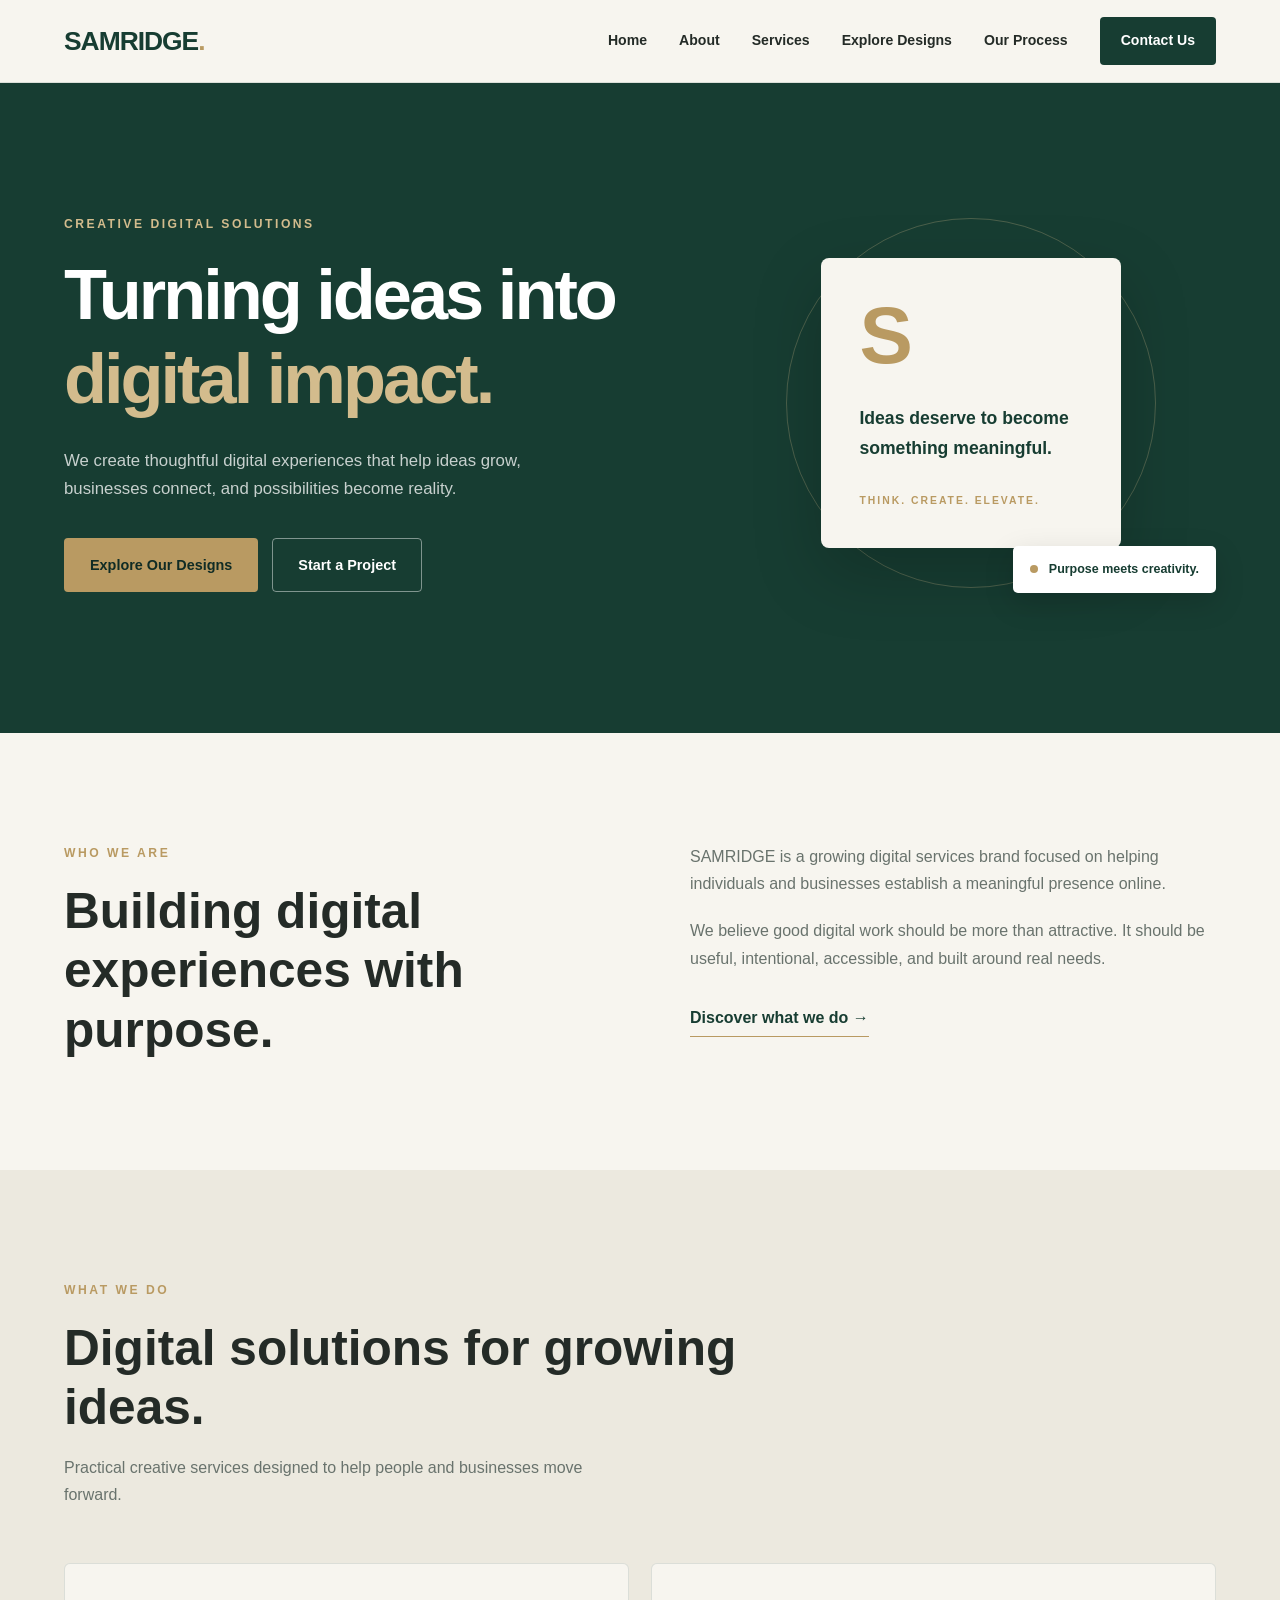
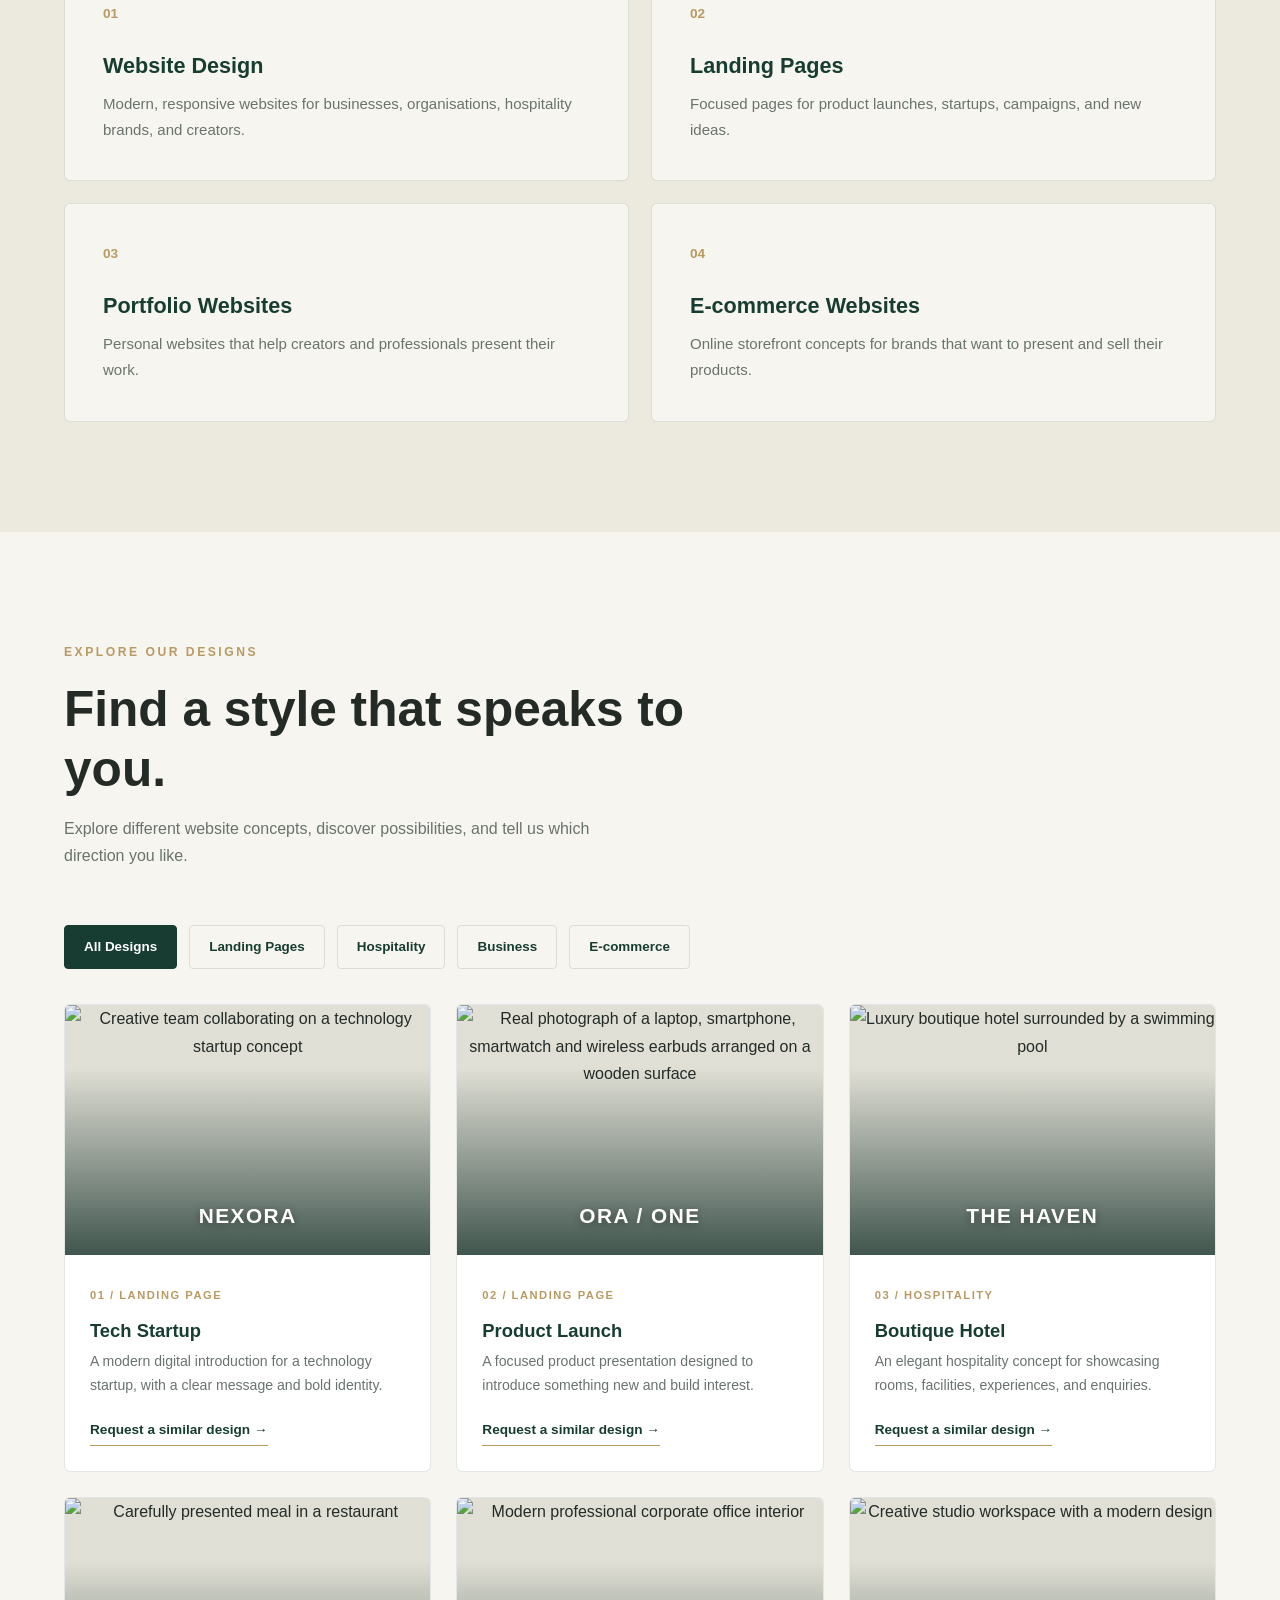
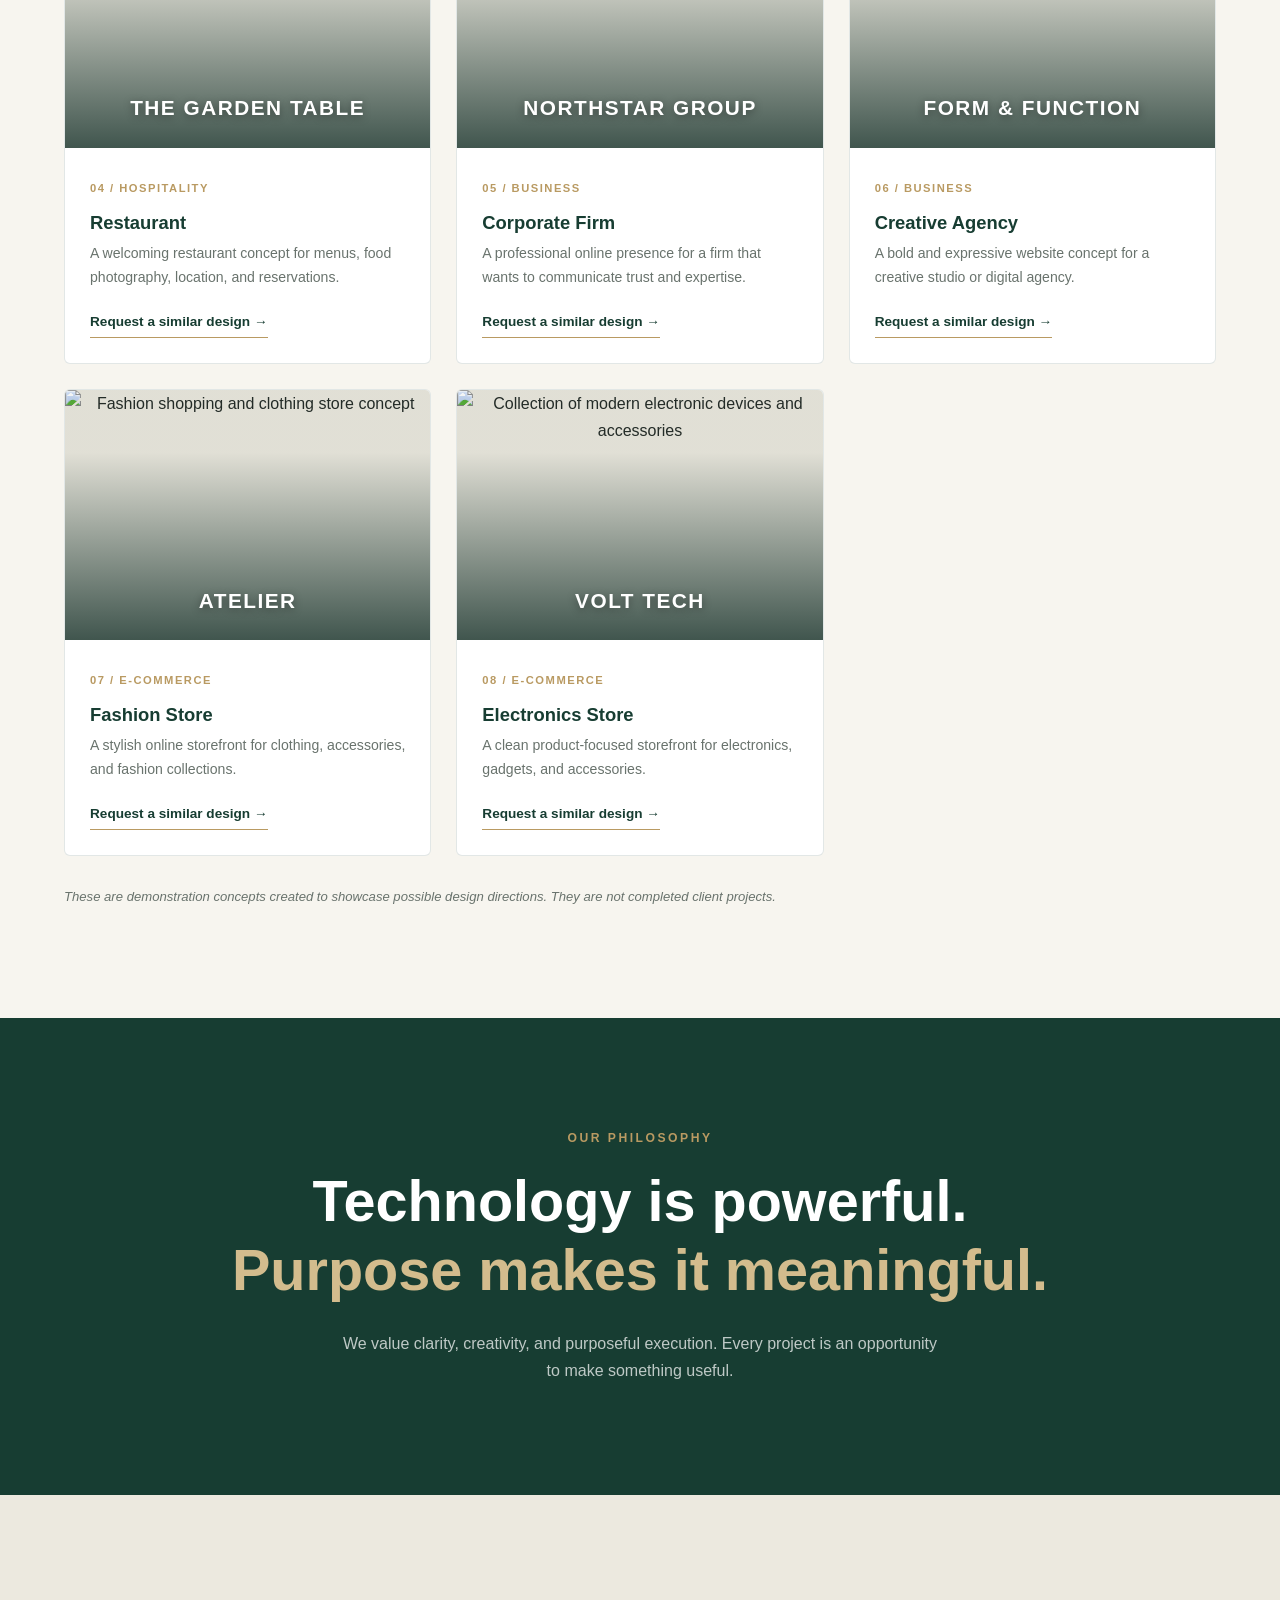
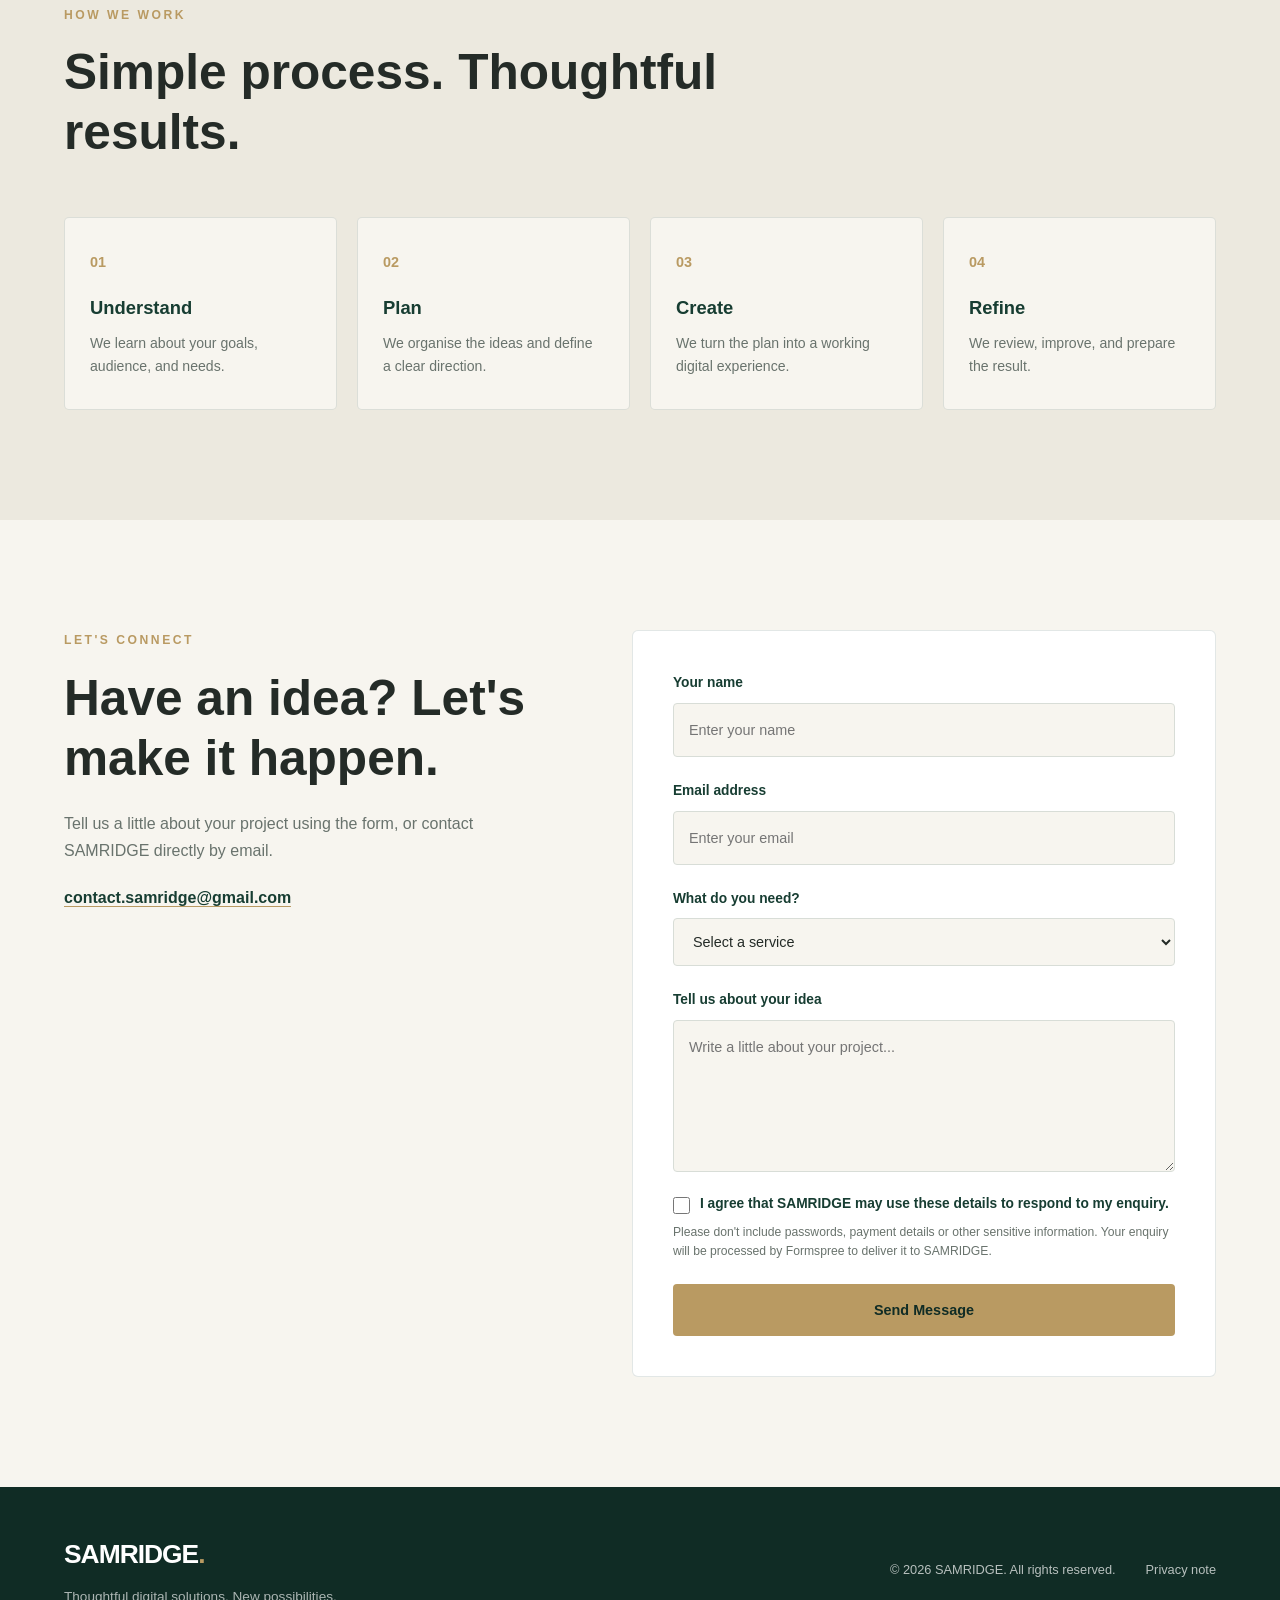
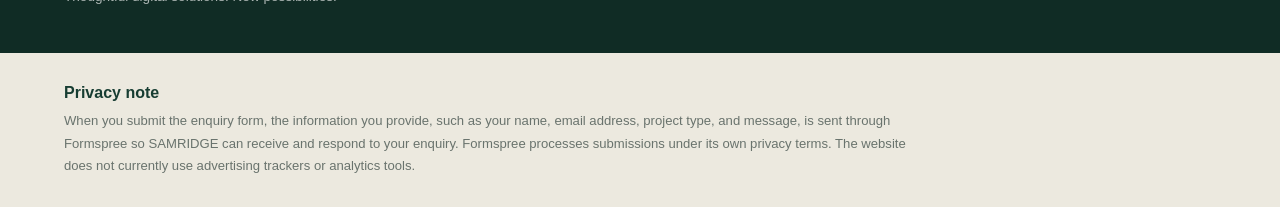
==== index.html @ 11c4a1fd "Update SAMRIDGE website design and portfolio" ====
<!DOCTYPE html>
<html lang="en">
<head>
    <meta charset="UTF-8">
    <meta name="viewport" content="width=device-width, initial-scale=1.0">
    <meta name="description" content="Explore SAMRIDGE, a growing digital services brand focused on thoughtful website design, landing pages, portfolios, and useful online experiences.">
    <meta name="robots" content="index, follow">
    <meta name="theme-color" content="#173D32">

    <meta property="og:type" content="website">
    <meta property="og:title" content="SAMRIDGE | Ideas Into Digital Impact">
    <meta property="og:description" content="Thoughtful digital experiences, purposeful design, and new possibilities.">
    <meta name="twitter:card" content="summary">
    <meta name="twitter:title" content="SAMRIDGE | Ideas Into Digital Impact">
    <meta name="twitter:description" content="Thoughtful digital experiences, purposeful design, and new possibilities.">

    <title>SAMRIDGE | Ideas Into Digital Impact</title>

    <link rel="stylesheet" href="style.css">
</head>

<body>

    <!-- HEADER -->
    <header class="header">
        <div class="container nav-container">

            <a href="#home" class="logo">SAMRIDGE<span>.</span></a>

            <button class="menu-toggle" id="menu-toggle" aria-label="Toggle navigation" aria-expanded="false">
                <span></span>
                <span></span>
                <span></span>
            </button>

            <nav class="nav-links" id="nav-links">
                <a href="#home">Home</a>
                <a href="#about">About</a>
                <a href="#services">Services</a>
                <a href="#projects">Explore Designs</a>
                <a href="#process">Our Process</a>
                <a href="#contact" class="nav-contact">Contact Us</a>
            </nav>

        </div>
    </header>


    <main>

        <!-- HERO -->
        <section class="hero" id="home">
            <div class="container hero-container">

                <div class="hero-content">

                    <p class="eyebrow">CREATIVE DIGITAL SOLUTIONS</p>

                    <h1>
                        Turning ideas into
                        <span>digital impact.</span>
                    </h1>

                    <p class="hero-description">
                        We create thoughtful digital experiences that help
                        ideas grow, businesses connect, and possibilities
                        become reality.
                    </p>

                    <div class="hero-buttons">
                        <a href="#projects" class="btn btn-primary">Explore Our Designs</a>
                        <a href="#contact" class="btn btn-outline">Start a Project</a>
                    </div>

                </div>

                <div class="hero-visual">
                    <div class="hero-circle circle-one"></div>
                    <div class="hero-circle circle-two"></div>

                    <div class="hero-card">
                        <div class="hero-card-symbol">S</div>
                        <p>Ideas deserve to become something meaningful.</p>
                        <span>THINK. CREATE. ELEVATE.</span>
                    </div>

                    <div class="floating-note">
                        <span class="note-dot"></span>
                        Purpose meets creativity.
                    </div>
                </div>

            </div>
        </section>


        <!-- ABOUT -->
        <section class="intro section-padding" id="about">
            <div class="container intro-grid">

                <div>
                    <p class="eyebrow">WHO WE ARE</p>
                    <h2>Building digital experiences with purpose.</h2>
                </div>

                <div class="intro-text">
                    <p>
                        SAMRIDGE is a growing digital services brand focused
                        on helping individuals and businesses establish
                        a meaningful presence online.
                    </p>

                    <p>
                        We believe good digital work should be more than
                        attractive. It should be useful, intentional,
                        accessible, and built around real needs.
                    </p>

                    <a href="#services" class="text-link">Discover what we do →</a>
                </div>

            </div>
        </section>


        <!-- SERVICES -->
        <section class="services section-padding" id="services">
            <div class="container">

                <div class="section-heading">
                    <p class="eyebrow">WHAT WE DO</p>
                    <h2>Digital solutions for growing ideas.</h2>
                    <p>
                        Practical creative services designed to help
                        people and businesses move forward.
                    </p>
                </div>

                <div class="services-grid">

                    <article class="service-card">
                        <span class="service-number">01</span>
                        <h3>Website Design</h3>
                        <p>
                            Modern, responsive websites for businesses,
                            organisations, hospitality brands, and creators.
                        </p>
                    </article>

                    <article class="service-card">
                        <span class="service-number">02</span>
                        <h3>Landing Pages</h3>
                        <p>
                            Focused pages for product launches, startups,
                            campaigns, and new ideas.
                        </p>
                    </article>

                    <article class="service-card">
                        <span class="service-number">03</span>
                        <h3>Portfolio Websites</h3>
                        <p>
                            Personal websites that help creators and
                            professionals present their work.
                        </p>
                    </article>

                    <article class="service-card">
                        <span class="service-number">04</span>
                        <h3>E-commerce Websites</h3>
                        <p>
                            Online storefront concepts for brands that
                            want to present and sell their products.
                        </p>
                    </article>

                </div>
            </div>
        </section>


        <!-- PROJECTS / DESIGN SHOWCASE -->
        <section class="projects section-padding" id="projects">
            <div class="container">

                <div class="section-heading">
                    <p class="eyebrow">EXPLORE OUR DESIGNS</p>
                    <h2>Find a style that speaks to you.</h2>
                    <p>
                        Explore different website concepts, discover
                        possibilities, and tell us which direction you like.
                    </p>
                </div>

                <!-- CATEGORY FILTERS -->
                <div class="project-filters" aria-label="Filter design concepts">

                    <button type="button" class="filter-btn active" data-filter="all">
                        All Designs
                    </button>

                    <button type="button" class="filter-btn" data-filter="landing">
                        Landing Pages
                    </button>

                    <button type="button" class="filter-btn" data-filter="hospitality">
                        Hospitality
                    </button>

                    <button type="button" class="filter-btn" data-filter="business">
                        Business
                    </button>

                    <button type="button" class="filter-btn" data-filter="ecommerce">
                        E-commerce
                    </button>

                </div>


                <div class="projects-grid">

                    <!-- LANDING PAGE 1 -->
                    <article class="project-card" data-category="landing">

                        <div class="project-visual">
                            <img
                                src="https://images.unsplash.com/photo-1521737711867-e3b97375f902?auto=format&fit=crop&w=1000&q=85"
                                alt="Creative team collaborating on a technology startup concept"
                                loading="lazy"
                                decoding="async"
                            >
                            <span class="project-image-label">NEXORA</span>
                        </div>

                        <div class="project-info">
                            <span>01 / LANDING PAGE</span>
                            <h3>Tech Startup</h3>
                            <p>
                                A modern digital introduction for a technology
                                startup, with a clear message and bold identity.
                            </p>
                            <a href="#contact" class="project-request" data-design="Tech Startup">
                                Request a similar design →
                            </a>
                        </div>

                    </article>


                    <!-- LANDING PAGE 2 -->
                    <article class="project-card" data-category="landing">

                        <div class="project-visual">
                            <img
                                src="https://images.pexels.com/photos/16247545/pexels-photo-16247545/free-photo-of-laptop-smartphone-watch-and-earphones.jpeg?auto=compress&dpr=1&h=750&w=1260"
                                alt="Real photograph of a laptop, smartphone, smartwatch and wireless earbuds arranged on a wooden surface"
                                loading="lazy"
                                decoding="async"
                            >
                            <span class="project-image-label">ORA / ONE</span>
                        </div>

                        <div class="project-info">
                            <span>02 / LANDING PAGE</span>
                            <h3>Product Launch</h3>
                            <p>
                                A focused product presentation designed to
                                introduce something new and build interest.
                            </p>
                            <a href="#contact" class="project-request" data-design="Product Launch">
                                Request a similar design →
                            </a>
                        </div>

                    </article>


                    <!-- HOSPITALITY 1 -->
                    <article class="project-card" data-category="hospitality">

                        <div class="project-visual">
                            <img
                                src="https://images.unsplash.com/photo-1566073771259-6a8506099945?auto=format&fit=crop&w=1000&q=85"
                                alt="Luxury boutique hotel surrounded by a swimming pool"
                                loading="lazy"
                                decoding="async"
                            >
                            <span class="project-image-label">THE HAVEN</span>
                        </div>

                        <div class="project-info">
                            <span>03 / HOSPITALITY</span>
                            <h3>Boutique Hotel</h3>
                            <p>
                                An elegant hospitality concept for showcasing
                                rooms, facilities, experiences, and enquiries.
                            </p>
                            <a href="#contact" class="project-request" data-design="Boutique Hotel">
                                Request a similar design →
                            </a>
                        </div>

                    </article>


                    <!-- HOSPITALITY 2 -->
                    <article class="project-card" data-category="hospitality">

                        <div class="project-visual">
                            <img
                                src="https://images.unsplash.com/photo-1414235077428-338989a2e8c0?auto=format&fit=crop&w=1000&q=85"
                                alt="Carefully presented meal in a restaurant"
                                loading="lazy"
                                decoding="async"
                            >
                            <span class="project-image-label">THE GARDEN TABLE</span>
                        </div>

                        <div class="project-info">
                            <span>04 / HOSPITALITY</span>
                            <h3>Restaurant</h3>
                            <p>
                                A welcoming restaurant concept for menus,
                                food photography, location, and reservations.
                            </p>
                            <a href="#contact" class="project-request" data-design="Restaurant Website">
                                Request a similar design →
                            </a>
                        </div>

                    </article>


                    <!-- BUSINESS 1 -->
                    <article class="project-card" data-category="business">

                        <div class="project-visual">
                            <img
                                src="https://images.unsplash.com/photo-1497366754035-f200968a6e72?auto=format&fit=crop&w=1000&q=85"
                                alt="Modern professional corporate office interior"
                                loading="lazy"
                                decoding="async"
                            >
                            <span class="project-image-label">NORTHSTAR GROUP</span>
                        </div>

                        <div class="project-info">
                            <span>05 / BUSINESS</span>
                            <h3>Corporate Firm</h3>
                            <p>
                                A professional online presence for a firm
                                that wants to communicate trust and expertise.
                            </p>
                            <a href="#contact" class="project-request" data-design="Corporate Firm">
                                Request a similar design →
                            </a>
                        </div>

                    </article>


                    <!-- BUSINESS 2 -->
                    <article class="project-card" data-category="business">

                        <div class="project-visual">
                            <img
                                src="https://images.unsplash.com/photo-1497366811353-6870744d04b2?auto=format&fit=crop&w=1000&q=85"
                                alt="Creative studio workspace with a modern design"
                                loading="lazy"
                                decoding="async"
                            >
                            <span class="project-image-label">FORM & FUNCTION</span>
                        </div>

                        <div class="project-info">
                            <span>06 / BUSINESS</span>
                            <h3>Creative Agency</h3>
                            <p>
                                A bold and expressive website concept for
                                a creative studio or digital agency.
                            </p>
                            <a href="#contact" class="project-request" data-design="Creative Agency">
                                Request a similar design →
                            </a>
                        </div>

                    </article>


                    <!-- E-COMMERCE 1 -->
                    <article class="project-card" data-category="ecommerce">

                        <div class="project-visual">
                            <img
                                src="https://images.unsplash.com/photo-1483985988355-763728e1935b?auto=format&fit=crop&w=1000&q=85"
                                alt="Fashion shopping and clothing store concept"
                                loading="lazy"
                                decoding="async"
                            >
                            <span class="project-image-label">ATELIER</span>
                        </div>

                        <div class="project-info">
                            <span>07 / E-COMMERCE</span>
                            <h3>Fashion Store</h3>
                            <p>
                                A stylish online storefront for clothing,
                                accessories, and fashion collections.
                            </p>
                            <a href="#contact" class="project-request" data-design="Fashion Store">
                                Request a similar design →
                            </a>
                        </div>

                    </article>


                    <!-- E-COMMERCE 2 -->
                    <article class="project-card" data-category="ecommerce">

                        <div class="project-visual">
                            <img
                                src="https://images.unsplash.com/photo-1498049794561-7780e7231661?auto=format&fit=crop&w=1000&q=85"
                                alt="Collection of modern electronic devices and accessories"
                                loading="lazy"
                                decoding="async"
                            >
                            <span class="project-image-label">VOLT TECH</span>
                        </div>

                        <div class="project-info">
                            <span>08 / E-COMMERCE</span>
                            <h3>Electronics Store</h3>
                            <p>
                                A clean product-focused storefront for
                                electronics, gadgets, and accessories.
                            </p>
                            <a href="#contact" class="project-request" data-design="Electronics Store">
                                Request a similar design →
                            </a>
                        </div>

                    </article>

                </div>

                <p class="projects-note">
                    These are demonstration concepts created to showcase
                    possible design directions. They are not completed
                    client projects.
                </p>

            </div>
        </section>


        <!-- PHILOSOPHY -->
        <section class="philosophy section-padding">
            <div class="container philosophy-content">

                <p class="eyebrow">OUR PHILOSOPHY</p>

                <h2>
                    Technology is powerful.
                    <span>Purpose makes it meaningful.</span>
                </h2>

                <p>
                    We value clarity, creativity, and purposeful execution.
                    Every project is an opportunity to make something useful.
                </p>

            </div>
        </section>


        <!-- PROCESS -->
        <section class="process section-padding" id="process">
            <div class="container">

                <div class="section-heading">
                    <p class="eyebrow">HOW WE WORK</p>
                    <h2>Simple process. Thoughtful results.</h2>
                </div>

                <div class="process-grid">

                    <article class="process-card">
                        <span>01</span>
                        <h3>Understand</h3>
                        <p>We learn about your goals, audience, and needs.</p>
                    </article>

                    <article class="process-card">
                        <span>02</span>
                        <h3>Plan</h3>
                        <p>We organise the ideas and define a clear direction.</p>
                    </article>

                    <article class="process-card">
                        <span>03</span>
                        <h3>Create</h3>
                        <p>We turn the plan into a working digital experience.</p>
                    </article>

                    <article class="process-card">
                        <span>04</span>
                        <h3>Refine</h3>
                        <p>We review, improve, and prepare the result.</p>
                    </article>

                </div>
            </div>
        </section>


        <!-- CONTACT -->
        <section class="contact section-padding" id="contact">
            <div class="container contact-grid">

                <div class="contact-content">

                    <p class="eyebrow">LET'S CONNECT</p>

                    <h2>Have an idea? Let's make it happen.</h2>

                    <p>
                        Tell us a little about your project using the form, or
                        contact SAMRIDGE directly by email.
                    </p>

                    <p class="contact-email">
                        <a href="mailto:contact.samridge@gmail.com">contact.samridge@gmail.com</a>
                    </p>

                </div>

                <form
                    action="https://formspree.io/f/moedpweg"
                    method="POST"
                    id="contact-form"
                    class="contact-form"
                >
                    <input type="hidden" name="_subject" value="New SAMRIDGE website enquiry">

                    <div class="form-group">
                        <label for="name">Your name</label>
                        <input type="text" id="name" name="name" placeholder="Enter your name" required maxlength="100">
                    </div>

                    <div class="form-group">
                        <label for="email">Email address</label>
                        <input type="email" id="email" name="email" placeholder="Enter your email" required maxlength="254">
                    </div>

                    <div class="form-group">
                        <label for="project-type">What do you need?</label>
                        <select id="project-type" name="project_type" required>
                            <option value="">Select a service</option>
                            <option value="Website Design">Website Design</option>
                            <option value="Tech Startup Landing Page">Tech Startup Landing Page</option>
                            <option value="Product Launch Landing Page">Product Launch Landing Page</option>
                            <option value="Boutique Hotel Website">Boutique Hotel Website</option>
                            <option value="Restaurant Website">Restaurant Website</option>
                            <option value="Corporate Firm Website">Corporate Firm Website</option>
                            <option value="Creative Agency Website">Creative Agency Website</option>
                            <option value="Fashion Store">Fashion Store</option>
                            <option value="Electronics Store">Electronics Store</option>
                            <option value="Portfolio Website">Portfolio Website</option>
                            <option value="Website Improvement">Website Improvement</option>
                            <option value="Other">Something else</option>
                        </select>
                    </div>

                    <div class="form-group">
                        <label for="message">Tell us about your idea</label>
                        <textarea id="message" name="message" rows="5" placeholder="Write a little about your project..." required maxlength="3000"></textarea>
                    </div>

                    <div class="form-group privacy-consent">
                        <label>
                            <input type="checkbox" name="privacy_consent" value="I agree to be contacted about this enquiry" required>
                            I agree that SAMRIDGE may use these details to respond to my enquiry.
                        </label>
                        <small>Please don't include passwords, payment details or other sensitive information. Your enquiry will be processed by Formspree to deliver it to SAMRIDGE.</small>
                    </div>

                    <button type="submit" class="btn btn-primary form-button">Send Message</button>
                </form>

            </div>
        </section>

    </main>


    <!-- FOOTER -->
    <footer class="footer">
        <div class="container footer-content">

            <div>
                <a href="#home" class="logo footer-logo">SAMRIDGE<span>.</span></a>
                <p>Thoughtful digital solutions. New possibilities.</p>
            </div>

            <div class="footer-bottom">
                <p>© <span id="year"></span> SAMRIDGE. All rights reserved.</p>
                <a href="#privacy">Privacy note</a>
            </div>

        </div>
    </footer>


    <!-- PRIVACY NOTE -->
    <section class="privacy-section" id="privacy" aria-labelledby="privacy-heading">
        <div class="container">
            <h2 id="privacy-heading">Privacy note</h2>
            <p>
                When you submit the enquiry form, the information you provide,
                such as your name, email address, project type, and message,
                is sent through Formspree so SAMRIDGE can receive and respond
                to your enquiry. Formspree processes submissions under its
                own privacy terms. The website does not currently use
                advertising trackers or analytics tools.
            </p>
        </div>
    </section>


    <script src="script.js"></script>

</body>
</html>
---- style.css ----
/* =========================================
   SAMRIDGE - COMPLETE STYLESHEET
   Forest Green | Warm Ivory | Muted Gold
========================================= */


/* 1. ROOT VARIABLES */

:root {
    --primary: #173D32;
    --primary-dark: #102C25;
    --primary-light: #285B49;

    --ivory: #F7F5EF;
    --ivory-dark: #ECE9DF;

    --gold: #B99A62;
    --gold-light: #D3BC8D;

    --text: #242B27;
    --text-light: #69736D;
    --white: #FFFFFF;

    --border: rgba(23, 61, 50, 0.12);

    --heading-font: Arial, Helvetica, sans-serif;
    --body-font: Arial, Helvetica, sans-serif;

    --container: 1160px;
}


/* 2. GLOBAL RESET */

* {
    margin: 0;
    padding: 0;
    box-sizing: border-box;
}

html {
    scroll-behavior: smooth;
    scroll-padding-top: 90px;
}

body {
    font-family: var(--body-font);
    color: var(--text);
    background: var(--ivory);
    line-height: 1.7;
    overflow-x: hidden;
}

a {
    color: inherit;
    text-decoration: none;
}

button,
input,
textarea,
select {
    font: inherit;
}

button {
    cursor: pointer;
}

img {
    max-width: 100%;
    display: block;
}

.container {
    width: min(90%, var(--container));
    margin: 0 auto;
}

.section-padding {
    padding: 110px 0;
}

.eyebrow {
    color: var(--gold);
    font-size: 0.76rem;
    font-weight: 700;
    letter-spacing: 2.5px;
    margin-bottom: 18px;
}

h1,
h2,
h3 {
    font-family: var(--heading-font);
    line-height: 1.2;
}

h2 {
    font-size: clamp(2rem, 4vw, 3.1rem);
    font-weight: 700;
}

p {
    color: var(--text-light);
}


/* 3. HEADER */

.header {
    position: sticky;
    top: 0;
    z-index: 1000;
    background: rgba(247, 245, 239, 0.96);
    backdrop-filter: blur(15px);
    border-bottom: 1px solid var(--border);
}

.nav-container {
    min-height: 82px;
    display: flex;
    justify-content: space-between;
    align-items: center;
}

.logo {
    font-family: var(--heading-font);
    font-size: 1.65rem;
    font-weight: 800;
    letter-spacing: -1px;
    color: var(--primary);
}

.logo span {
    color: var(--gold);
}

.nav-links {
    display: flex;
    align-items: center;
    gap: 32px;
}

.nav-links a {
    font-size: 0.88rem;
    font-weight: 600;
    color: var(--text);
    transition: color 0.25s ease;
}

.nav-links a:hover {
    color: var(--gold);
}

.nav-links .nav-contact {
    background: var(--primary);
    color: var(--white);
    padding: 12px 21px;
    border-radius: 4px;
}

.nav-links .nav-contact:hover {
    background: var(--primary-light);
    color: var(--white);
}

.menu-toggle {
    display: none;
    background: none;
    border: none;
    width: 30px;
    flex-direction: column;
    gap: 6px;
}

.menu-toggle span {
    display: block;
    height: 2px;
    width: 100%;
    background: var(--primary);
    transition: 0.3s;
}


/* 4. HERO */

.hero {
    background: var(--primary);
    color: var(--white);
    padding: 105px 0 115px;
    overflow: hidden;
}

.hero-container {
    display: grid;
    grid-template-columns: 1.1fr 0.9fr;
    align-items: center;
    gap: 65px;
}

.hero-content h1 {
    font-size: clamp(3rem, 5.5vw, 5rem);
    font-weight: 800;
    letter-spacing: -3px;
    max-width: 650px;
    margin-bottom: 25px;
}

.hero-content h1 span {
    display: block;
    color: var(--gold-light);
}

.hero-content .eyebrow {
    color: var(--gold-light);
}

.hero-description {
    color: rgba(255, 255, 255, 0.76);
    max-width: 510px;
    font-size: 1.05rem;
    margin-bottom: 34px;
}

.hero-buttons {
    display: flex;
    flex-wrap: wrap;
    gap: 14px;
}

.btn {
    display: inline-flex;
    justify-content: center;
    align-items: center;
    padding: 14px 25px;
    border-radius: 4px;
    font-weight: 700;
    font-size: 0.9rem;
    border: 1px solid transparent;
    transition: 0.25s ease;
}

.btn-primary {
    background: var(--gold);
    color: var(--primary-dark);
}

.btn-primary:hover {
    background: var(--gold-light);
    transform: translateY(-2px);
}

.btn-outline {
    border-color: rgba(255, 255, 255, 0.45);
    color: var(--white);
}

.btn-outline:hover {
    background: var(--white);
    color: var(--primary);
}


/* HERO VISUAL */

.hero-visual {
    min-height: 430px;
    display: flex;
    align-items: center;
    justify-content: center;
    position: relative;
}

.hero-circle {
    position: absolute;
    border: 1px solid rgba(211, 188, 141, 0.28);
    border-radius: 50%;
}

.circle-one {
    width: 370px;
    height: 370px;
}

.circle-two {
    width: 290px;
    height: 290px;
}

.hero-card {
    width: 300px;
    min-height: 290px;
    padding: 38px;
    background: var(--ivory);
    color: var(--primary);
    border-radius: 8px;
    position: relative;
    z-index: 2;
    box-shadow: 0 25px 70px rgba(0, 0, 0, 0.2);
    display: flex;
    flex-direction: column;
    justify-content: space-between;
}

.hero-card-symbol {
    font-family: var(--heading-font);
    font-size: 5rem;
    font-weight: 800;
    color: var(--gold);
    line-height: 1;
}

.hero-card p {
    color: var(--primary);
    font-family: var(--heading-font);
    font-size: 1.1rem;
    font-weight: 700;
    margin: 20px 0;
}

.hero-card span {
    font-size: 0.65rem;
    letter-spacing: 2px;
    font-weight: 700;
    color: var(--gold);
}

.floating-note {
    position: absolute;
    right: 0;
    bottom: 25px;
    z-index: 3;
    padding: 13px 17px;
    background: var(--white);
    color: var(--primary);
    border-radius: 5px;
    font-size: 0.78rem;
    font-weight: 700;
    box-shadow: 0 10px 30px rgba(0, 0, 0, 0.15);
}

.note-dot {
    display: inline-block;
    width: 8px;
    height: 8px;
    border-radius: 50%;
    background: var(--gold);
    margin-right: 7px;
}


/* 5. ABOUT / INTRODUCTION */

.intro {
    background: var(--ivory);
}

.intro-grid {
    display: grid;
    grid-template-columns: 1fr 1fr;
    gap: 100px;
    align-items: start;
}

.intro-grid h2 {
    max-width: 470px;
}

.intro-text p {
    margin-bottom: 20px;
    font-size: 1rem;
}

.text-link {
    display: inline-block;
    margin-top: 12px;
    color: var(--primary);
    font-weight: 700;
    border-bottom: 1px solid var(--gold);
    padding-bottom: 5px;
}


/* 6. SERVICES */

.services {
    background: var(--ivory-dark);
}

.section-heading {
    max-width: 680px;
    margin-bottom: 55px;
}

.section-heading h2 {
    margin-bottom: 16px;
}

.section-heading > p:last-child {
    max-width: 550px;
}

.services-grid {
    display: grid;
    grid-template-columns: repeat(2, 1fr);
    gap: 22px;
}

.service-card {
    background: var(--ivory);
    padding: 38px;
    border: 1px solid var(--border);
    border-radius: 6px;
    transition: transform 0.25s ease, box-shadow 0.25s ease;
}

.service-card:hover {
    transform: translateY(-5px);
    box-shadow: 0 15px 35px rgba(23, 61, 50, 0.08);
}

.service-number {
    display: block;
    color: var(--gold);
    font-weight: 800;
    font-size: 0.85rem;
    margin-bottom: 28px;
}

.service-card h3 {
    font-size: 1.35rem;
    color: var(--primary);
    margin-bottom: 12px;
}

.service-card p {
    font-size: 0.94rem;
}


/* 7. PROJECTS / DESIGN SHOWCASE */

.projects {
    background: var(--ivory);
}

/* CATEGORY FILTERS */

.project-filters {
    display: flex;
    flex-wrap: wrap;
    gap: 12px;
    margin-bottom: 35px;
}

.filter-btn {
    padding: 10px 19px;
    background: transparent;
    color: var(--primary);
    border: 1px solid var(--border);
    border-radius: 4px;
    font-size: 0.84rem;
    font-weight: 700;
    transition: 0.25s ease;
}

.filter-btn:hover {
    border-color: var(--gold);
    color: var(--primary-light);
}

.filter-btn.active {
    background: var(--primary);
    color: var(--white);
    border-color: var(--primary);
}

.filter-btn:focus-visible,
.project-request:focus-visible {
    outline: 3px solid var(--gold);
    outline-offset: 4px;
}


/* PROJECT GRID */

.projects-grid {
    display: grid;
    grid-template-columns: repeat(3, minmax(0, 1fr));
    gap: 25px;
    align-items: stretch;
}

.project-card {
    min-width: 0;
    background: var(--white);
    border: 1px solid var(--border);
    border-radius: 6px;
    overflow: hidden;
    transition: transform 0.25s ease, box-shadow 0.25s ease;
}

.project-card:hover {
    transform: translateY(-5px);
    box-shadow: 0 15px 35px rgba(23, 61, 50, 0.1);
}

/* FILTERED CARDS */

.project-card[hidden] {
    display: none;
}


/* PROJECT IMAGES */

.project-visual {
    height: 250px;
    min-height: 250px;
    padding: 0;
    position: relative;
    overflow: hidden;
    display: flex;
    justify-content: center;
    align-items: center;
    text-align: center;
    background: var(--ivory-dark);
}

.project-visual::after {
    content: "";
    position: absolute;
    inset: 0;
    background: linear-gradient(
        to top,
        rgba(16, 44, 37, 0.78),
        rgba(16, 44, 37, 0.05) 75%
    );
    z-index: 1;
}

.project-visual img {
    position: absolute;
    inset: 0;
    width: 100%;
    height: 100%;
    object-fit: cover;
    transition: transform 0.5s ease;
}

.project-card:hover .project-visual img {
    transform: scale(1.06);
}

.project-image-label {
    position: absolute;
    bottom: 22px;
    left: 20px;
    right: 20px;
    z-index: 2;
    color: var(--white);
    font-family: var(--heading-font);
    font-size: 1.3rem;
    font-weight: 800;
    letter-spacing: 1.5px;
    text-shadow: 0 2px 8px rgba(0, 0, 0, 0.4);
}


/* PROJECT INFORMATION */

.project-info {
    padding: 25px;
}

.project-info > span {
    color: var(--gold);
    font-size: 0.7rem;
    font-weight: 800;
    letter-spacing: 1.5px;
}

.project-info h3 {
    color: var(--primary);
    font-size: 1.15rem;
    margin: 12px 0 8px;
}

.project-info p {
    font-size: 0.88rem;
    margin-bottom: 17px;
}

.project-request {
    display: inline-block;
    color: var(--primary);
    font-size: 0.85rem;
    font-weight: 700;
    border-bottom: 1px solid var(--gold);
    padding-bottom: 4px;
    transition: color 0.2s ease;
}

.project-request:hover {
    color: var(--gold);
}

.projects-note {
    margin-top: 30px;
    font-size: 0.82rem;
    font-style: italic;
}


/* 8. PHILOSOPHY */

.philosophy {
    background: var(--primary);
    text-align: center;
}

.philosophy-content {
    max-width: 820px;
}

.philosophy h2 {
    color: var(--white);
    font-size: clamp(2.2rem, 4.5vw, 3.7rem);
    margin-bottom: 25px;
}

.philosophy h2 span {
    display: block;
    color: var(--gold-light);
}

.philosophy-content > p:last-child {
    color: rgba(255, 255, 255, 0.72);
    max-width: 600px;
    margin: 0 auto;
}


/* 9. PROCESS */

.process {
    background: var(--ivory-dark);
}

.process-grid {
    display: grid;
    grid-template-columns: repeat(4, minmax(0, 1fr));
    gap: 20px;
}

.process-card {
    padding: 30px 25px;
    background: var(--ivory);
    border: 1px solid var(--border);
    border-radius: 5px;
}

.process-card > span {
    color: var(--gold);
    font-weight: 800;
    font-size: 0.9rem;
}

.process-card h3 {
    color: var(--primary);
    font-size: 1.15rem;
    margin: 22px 0 12px;
}

.process-card p {
    font-size: 0.88rem;
}


/* 10. CONTACT */

.contact {
    background: var(--ivory);
}

.contact-grid {
    display: grid;
    grid-template-columns: 0.9fr 1.1fr;
    gap: 90px;
    align-items: start;
}

.contact-content h2 {
    margin-bottom: 22px;
}

.contact-content > p:not(.eyebrow) {
    max-width: 430px;
}

.contact-email {
    margin-top: 20px;
    font-weight: 700;
}

.contact-email a {
    color: var(--primary);
    border-bottom: 1px solid var(--gold);
}

.contact-form {
    width: 100%;
    padding: 40px;
    background: var(--white);
    border: 1px solid var(--border);
    border-radius: 6px;
    display: flex;
    flex-direction: column;
    gap: 22px;
}

.form-group {
    display: flex;
    flex-direction: column;
    gap: 8px;
}

.form-group label {
    font-size: 0.86rem;
    font-weight: 700;
    color: var(--primary);
}

.form-group input,
.form-group select,
.form-group textarea {
    width: 100%;
    padding: 14px 15px;
    border: 1px solid #D8DDD7;
    border-radius: 4px;
    outline: none;
    background: var(--ivory);
    color: var(--text);
    font-size: 0.9rem;
    transition: border-color 0.2s ease;
}

.form-group input:focus,
.form-group select:focus,
.form-group textarea:focus {
    border-color: var(--gold);
}

.form-group textarea {
    resize: vertical;
    min-height: 130px;
}

.form-button {
    width: 100%;
    border: none;
}


/* PRIVACY CONSENT */

.privacy-consent label {
    display: flex;
    align-items: flex-start;
    gap: 10px;
    line-height: 1.5;
}

.privacy-consent input[type="checkbox"] {
    width: auto;
    min-width: 17px;
    height: 17px;
    margin-top: 3px;
    padding: 0;
    accent-color: var(--primary);
}

.privacy-consent small {
    color: var(--text-light);
    font-size: 0.76rem;
    line-height: 1.6;
}


/* 11. FOOTER */

.footer {
    background: var(--primary-dark);
    padding: 45px 0;
}

.footer-content {
    display: flex;
    justify-content: space-between;
    align-items: center;
    gap: 30px;
}

.footer-logo {
    color: var(--white);
}

.footer-content > div:first-child p {
    color: rgba(255, 255, 255, 0.65);
    font-size: 0.85rem;
    margin-top: 8px;
}

.footer-bottom {
    display: flex;
    align-items: center;
    gap: 30px;
}

.footer-bottom p,
.footer-bottom a {
    color: rgba(255, 255, 255, 0.7);
    font-size: 0.8rem;
}

.footer-bottom a:hover {
    color: var(--gold-light);
}


/* 12. PRIVACY NOTE */

.privacy-section {
    padding: 30px 0;
    background: var(--ivory-dark);
}

.privacy-section h2 {
    margin-bottom: 8px;
    color: var(--primary);
    font-size: 1rem;
}

.privacy-section p {
    max-width: 850px;
    color: var(--text-light);
    font-size: 0.82rem;
}


/* LAUNCH STATUS - PRESERVED FOR FUTURE USE */

.launch-status-card {
    width: 100%;
    padding: 40px;
    background: var(--white);
    border: 1px solid var(--border);
    border-left: 4px solid var(--gold);
    border-radius: 6px;
}

.launch-status-label {
    display: inline-block;
    margin-bottom: 14px;
    color: var(--primary-light);
    font-size: 0.72rem;
    font-weight: 700;
    letter-spacing: 2px;
}

.launch-status-card h3 {
    margin-bottom: 14px;
    color: var(--primary);
    font-size: 1.5rem;
}

.launch-status-card p {
    color: var(--text-light);
    font-size: 0.95rem;
}

.launch-status-footnote {
    display: block;
    margin-top: 22px;
    color: var(--primary-light);
    font-size: 0.82rem;
    font-weight: 600;
}


/* =========================================
   13. TABLET RESPONSIVENESS
========================================= */

@media (max-width: 1000px) {

    .nav-links {
        gap: 18px;
    }

    .hero-container {
        gap: 30px;
    }

    .hero-content h1 {
        font-size: 3.5rem;
    }

    .intro-grid {
        gap: 50px;
    }

    .contact-grid {
        gap: 45px;
    }

    .projects-grid {
        grid-template-columns: repeat(2, minmax(0, 1fr));
        gap: 20px;
    }

    .project-info {
        padding: 20px;
    }

    .process-grid {
        grid-template-columns: repeat(2, 1fr);
    }

}


/* TABLET NAVIGATION FIX */

@media (min-width: 751px) and (max-width: 850px) {

    .nav-container {
        min-height: 72px;
    }

    .menu-toggle {
        display: flex;
        z-index: 1002;
    }

    .nav-links {
        position: absolute;
        top: 72px;
        left: 0;
        right: 0;
        width: 100%;
        background: var(--ivory);
        padding: 25px 5%;
        display: flex;
        flex-direction: column;
        align-items: stretch;
        gap: 0;
        border-bottom: 1px solid var(--border);
        box-shadow: 0 15px 25px rgba(0, 0, 0, 0.08);
        opacity: 0;
        visibility: hidden;
        transform: translateY(-10px);
        transition: 0.25s ease;
    }

    .nav-links.active {
        opacity: 1;
        visibility: visible;
        transform: translateY(0);
    }

    .nav-links a {
        padding: 13px 0;
        border-bottom: 1px solid var(--border);
    }

    .nav-links .nav-contact {
        text-align: center;
        margin-top: 15px;
        padding: 13px;
        border-bottom: none;
    }

    .menu-toggle.active span:nth-child(1) {
        transform: translateY(8px) rotate(45deg);
    }

    .menu-toggle.active span:nth-child(2) {
        opacity: 0;
    }

    .menu-toggle.active span:nth-child(3) {
        transform: translateY(-8px) rotate(-45deg);
    }
}

/* =========================================
   14. MOBILE RESPONSIVENESS
========================================= */

@media (max-width: 750px) {

    .container {
        width: 90%;
    }

    .section-padding {
        padding: 75px 0;
    }


    /* MOBILE HEADER */

    .nav-container {
        min-height: 72px;
    }

    .menu-toggle {
        display: flex;
        z-index: 1002;
    }

    .nav-links {
        position: absolute;
        top: 72px;
        left: 0;
        right: 0;
        width: 100%;
        background: var(--ivory);
        padding: 25px 5%;
        display: flex;
        flex-direction: column;
        align-items: stretch;
        gap: 0;
        border-bottom: 1px solid var(--border);
        box-shadow: 0 15px 25px rgba(0, 0, 0, 0.08);

        opacity: 0;
        visibility: hidden;
        transform: translateY(-10px);
        transition: 0.25s ease;
    }

    .nav-links.active {
        opacity: 1;
        visibility: visible;
        transform: translateY(0);
    }

    .nav-links a {
        padding: 13px 0;
        border-bottom: 1px solid var(--border);
    }

    .nav-links .nav-contact {
        text-align: center;
        margin-top: 15px;
        padding: 13px;
        border-bottom: none;
    }

    .menu-toggle.active span:nth-child(1) {
        transform: translateY(8px) rotate(45deg);
    }

    .menu-toggle.active span:nth-child(2) {
        opacity: 0;
    }

    .menu-toggle.active span:nth-child(3) {
        transform: translateY(-8px) rotate(-45deg);
    }


    /* HERO */

    .hero {
        padding: 75px 0 85px;
    }

    .hero-container {
        grid-template-columns: 1fr;
        gap: 45px;
    }

    .hero-content h1 {
        font-size: clamp(2.7rem, 11vw, 4rem);
        letter-spacing: -2px;
    }

    .hero-description {
        font-size: 0.97rem;
    }

    .hero-visual {
        min-height: 350px;
    }

    .circle-one {
        width: 310px;
        height: 310px;
    }

    .circle-two {
        width: 240px;
        height: 240px;
    }

    .hero-card {
        width: min(280px, 82%);
        min-height: 260px;
        padding: 30px;
    }

    .floating-note {
        right: 0;
        bottom: 5px;
        font-size: 0.7rem;
    }


    /* INTRO */

    .intro-grid {
        grid-template-columns: 1fr;
        gap: 28px;
    }


    /* SERVICES */

    .section-heading {
        margin-bottom: 35px;
    }

    .services-grid {
        grid-template-columns: 1fr;
        gap: 16px;
    }

    .service-card {
        padding: 28px;
    }

    .service-number {
        margin-bottom: 18px;
    }


    /* PROJECTS */

    .project-filters {
        gap: 9px;
        margin-bottom: 28px;
    }

    .filter-btn {
        padding: 9px 13px;
        font-size: 0.78rem;
    }

    .projects-grid {
        grid-template-columns: 1fr;
        gap: 25px;
    }

    .project-card {
        width: 100%;
    }

    .project-visual {
        height: 230px;
        min-height: 230px;
    }

    .project-image-label {
        font-size: 1.2rem;
    }

    .project-info {
        padding: 25px;
    }

    .project-info h3 {
        font-size: 1.2rem;
    }

    .projects-note {
        line-height: 1.7;
        margin-top: 25px;
    }


    /* PHILOSOPHY */

    .philosophy h2 {
        font-size: 2.35rem;
    }


    /* PROCESS */

    .process-grid {
        grid-template-columns: 1fr;
        gap: 15px;
    }

    .process-card {
        padding: 25px;
    }

    .process-card h3 {
        margin: 12px 0 8px;
    }


    /* CONTACT */

    .contact-grid {
        grid-template-columns: 1fr;
        gap: 35px;
    }

    .contact-form {
        padding: 28px 22px;
        gap: 19px;
    }


    /* FOOTER */

    .footer-content {
        flex-direction: column;
        align-items: flex-start;
        gap: 28px;
    }

    .footer-bottom {
        width: 100%;
        flex-direction: column;
        align-items: flex-start;
        gap: 10px;
    }

    .launch-status-card {
        padding: 28px 22px;
    }

}


/* =========================================
   15. SMALL MOBILE SCREENS
========================================= */

@media (max-width: 480px) {

    .section-padding {
        padding: 65px 0;
    }

    .hero-content h1 {
        font-size: 2.65rem;
    }

    .hero-buttons {
        flex-direction: column;
        align-items: stretch;
    }

    .hero-buttons .btn {
        width: 100%;
    }

    .hero-visual {
        min-height: 320px;
    }

    .hero-card {
        min-height: 245px;
    }

    .floating-note {
        right: -3px;
        bottom: 0;
    }

    h2 {
        font-size: 2rem;
    }

    .philosophy h2 {
        font-size: 2rem;
    }

    .project-visual {
        height: 205px;
        min-height: 205px;
    }

    .contact-form {
        padding: 23px 17px;
    }

    .footer {
        padding: 35px 0;
    }

}


/* =========================================
   16. ACCESSIBILITY
========================================= */

@media (prefers-reduced-motion: reduce) {

    html {
        scroll-behavior: auto;
    }

    *,
    *::before,
    *::after {
        transition-duration: 0.01ms !important;
        animation-duration: 0.01ms !important;
        animation-iteration-count: 1 !important;
    }

}
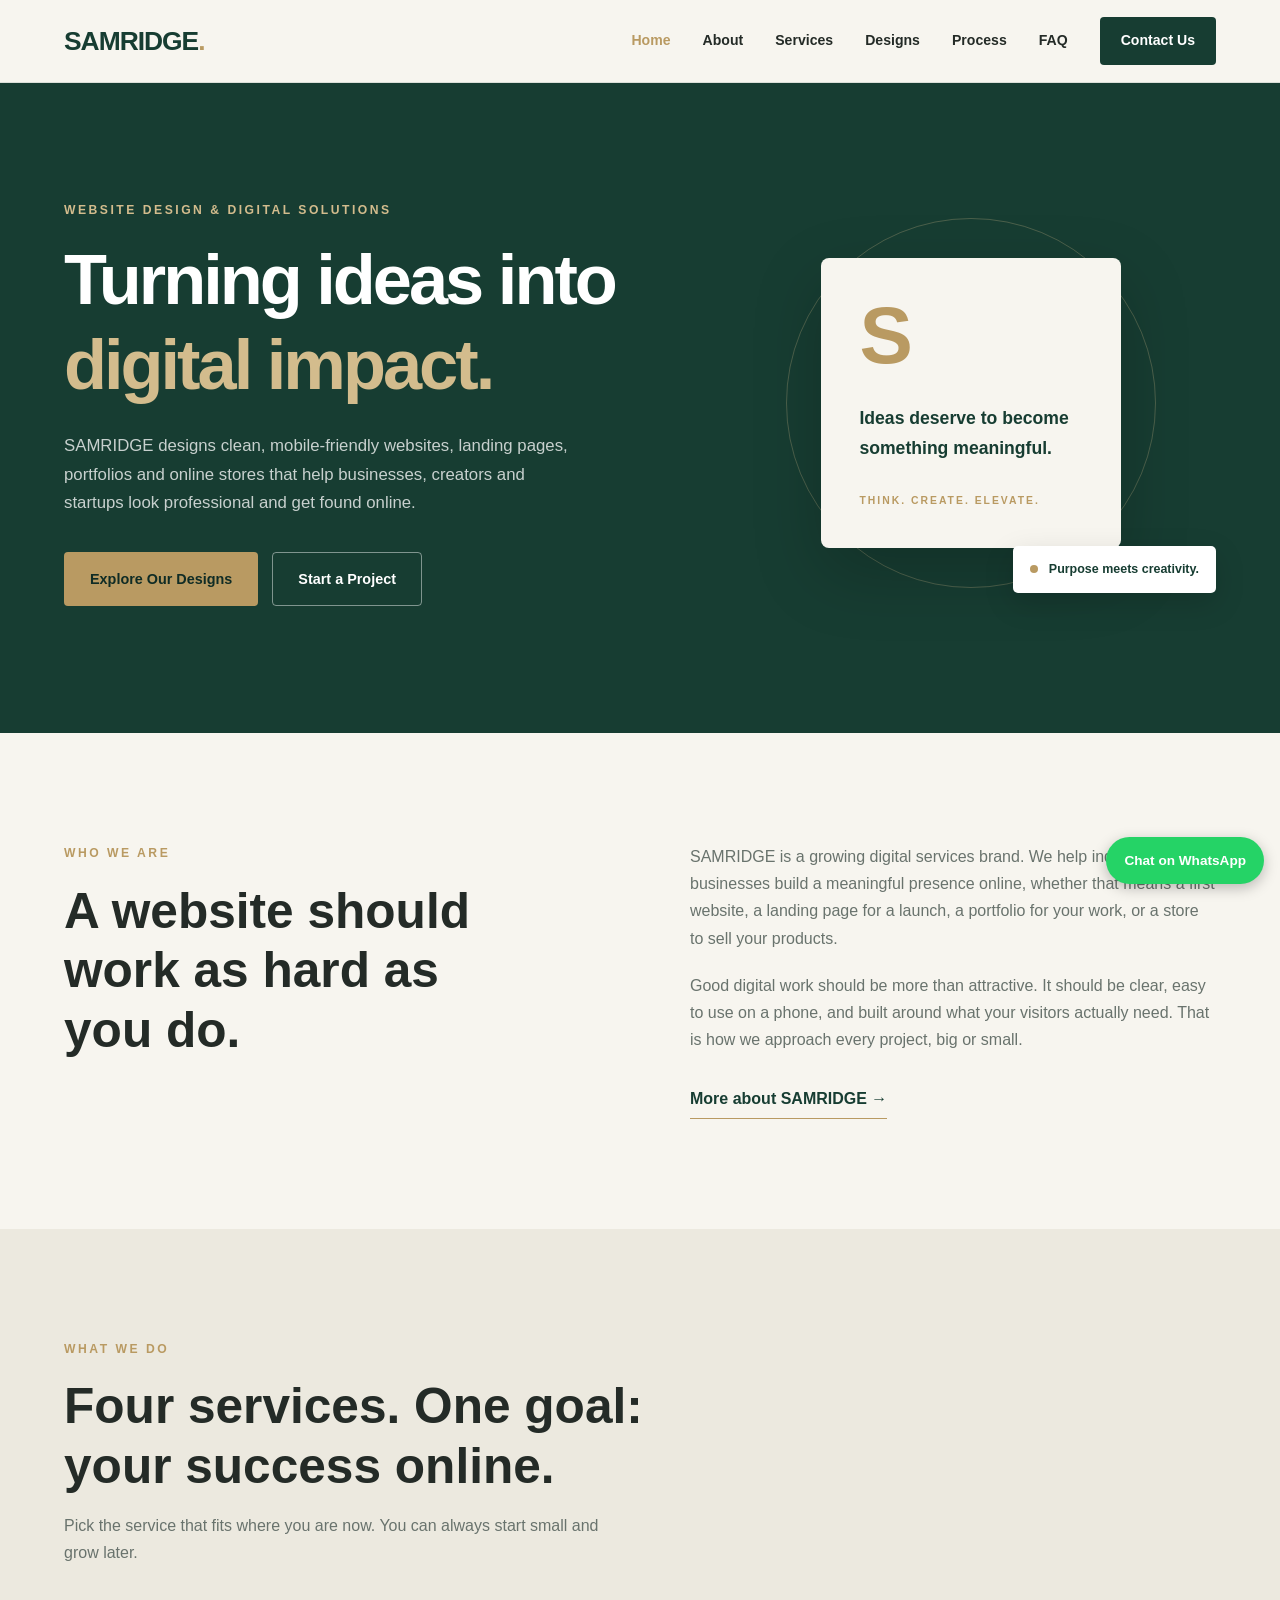
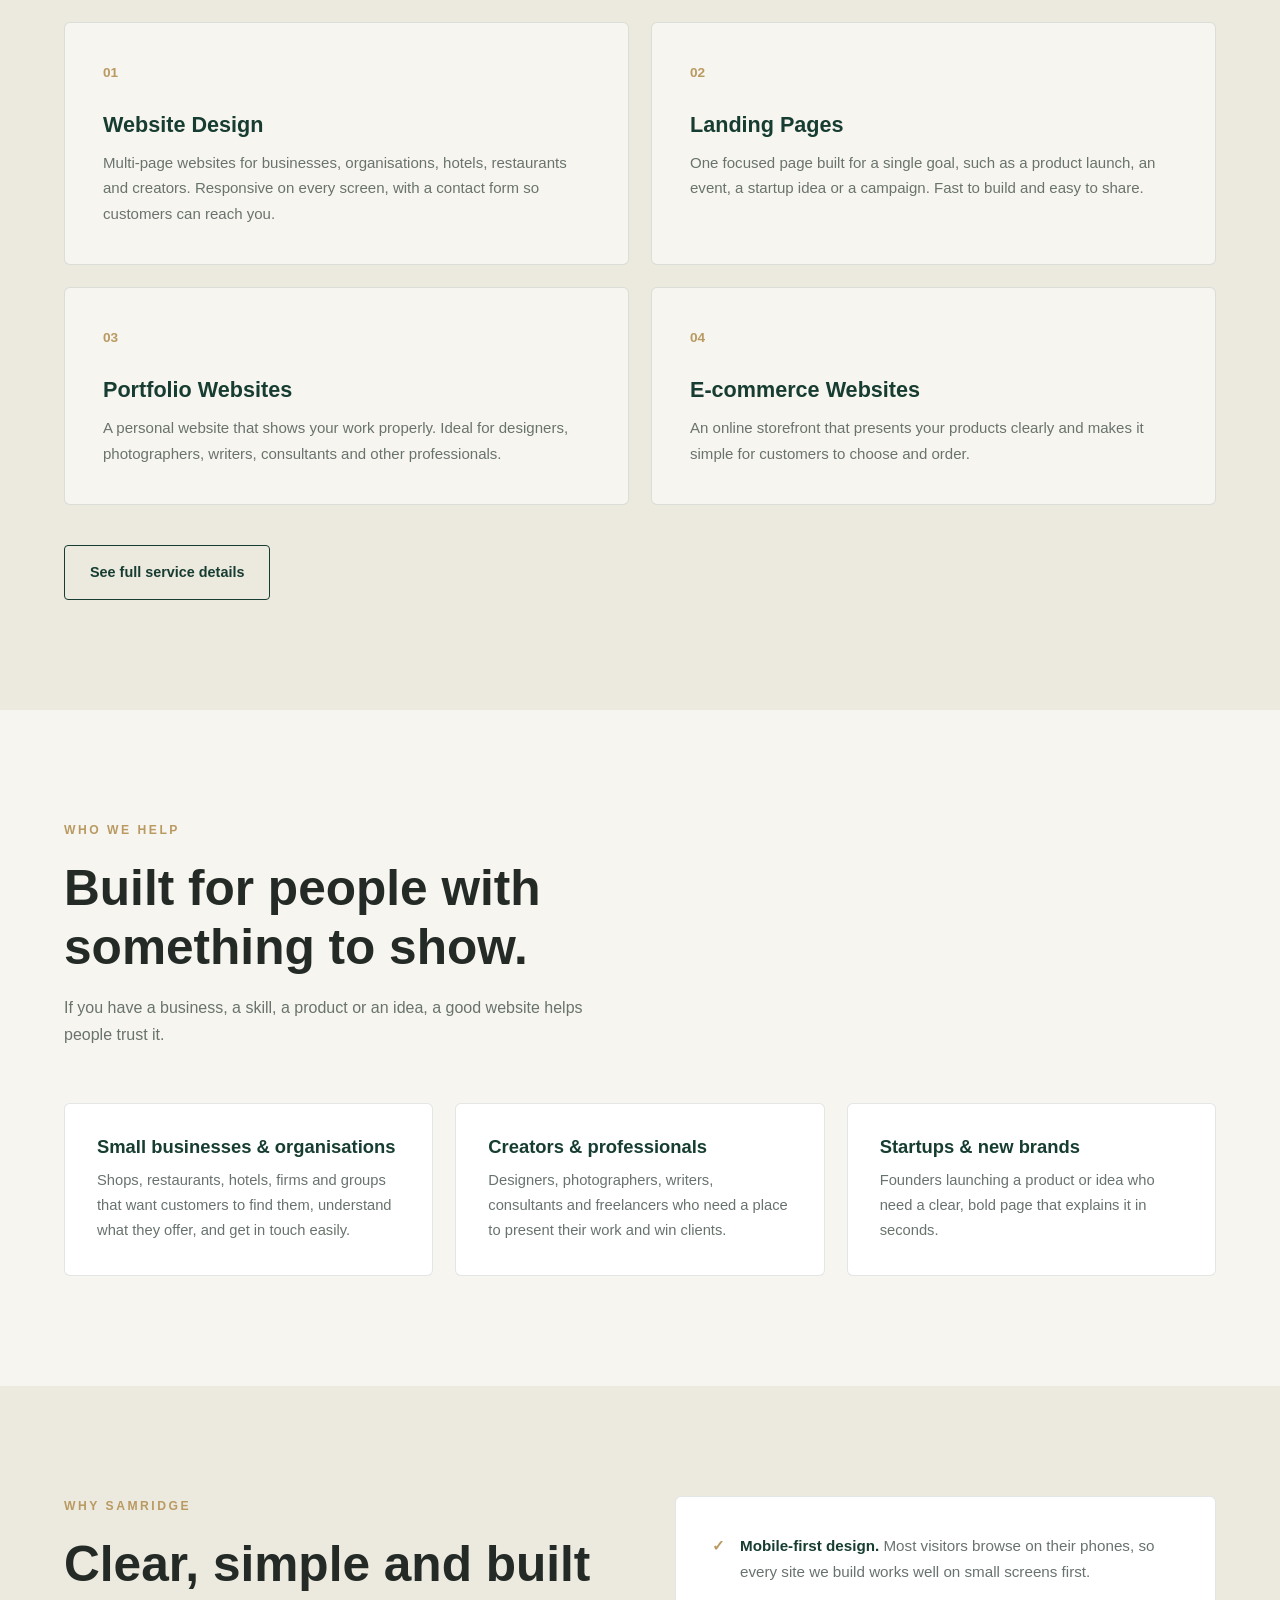
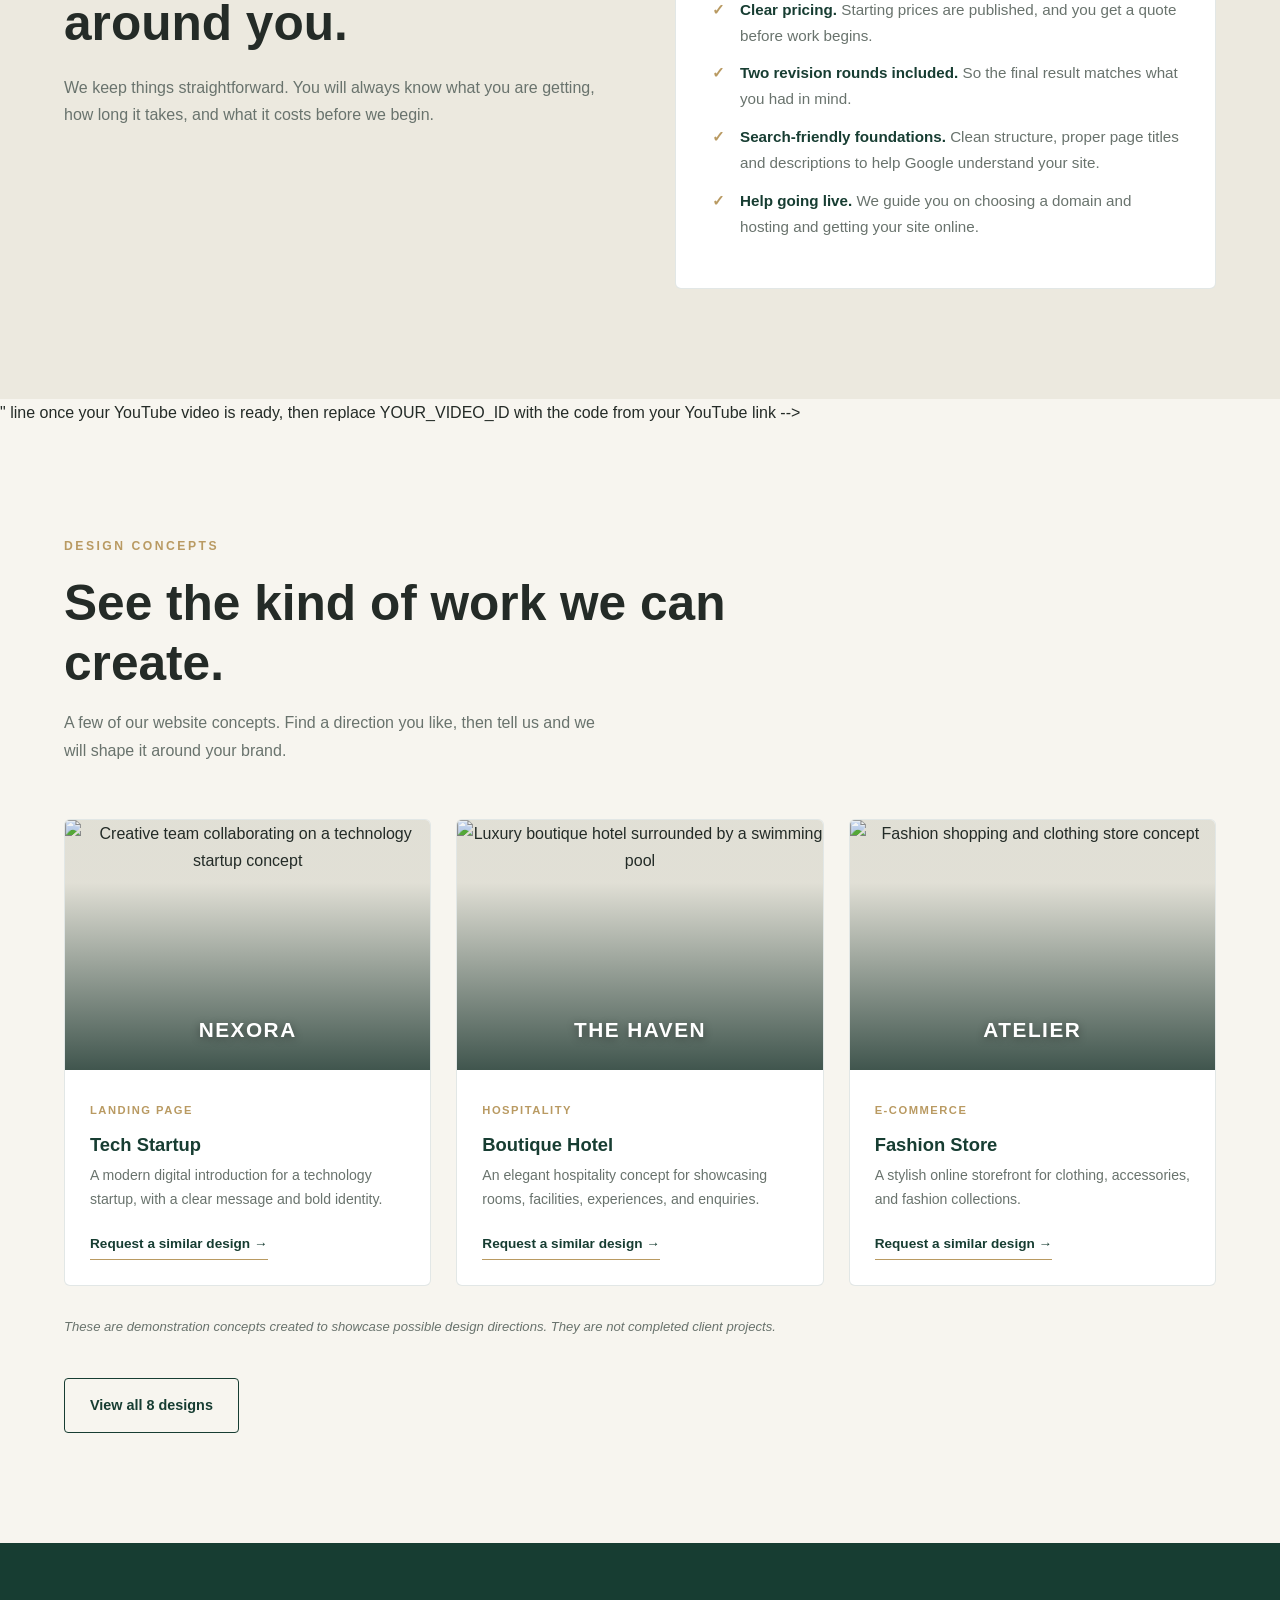
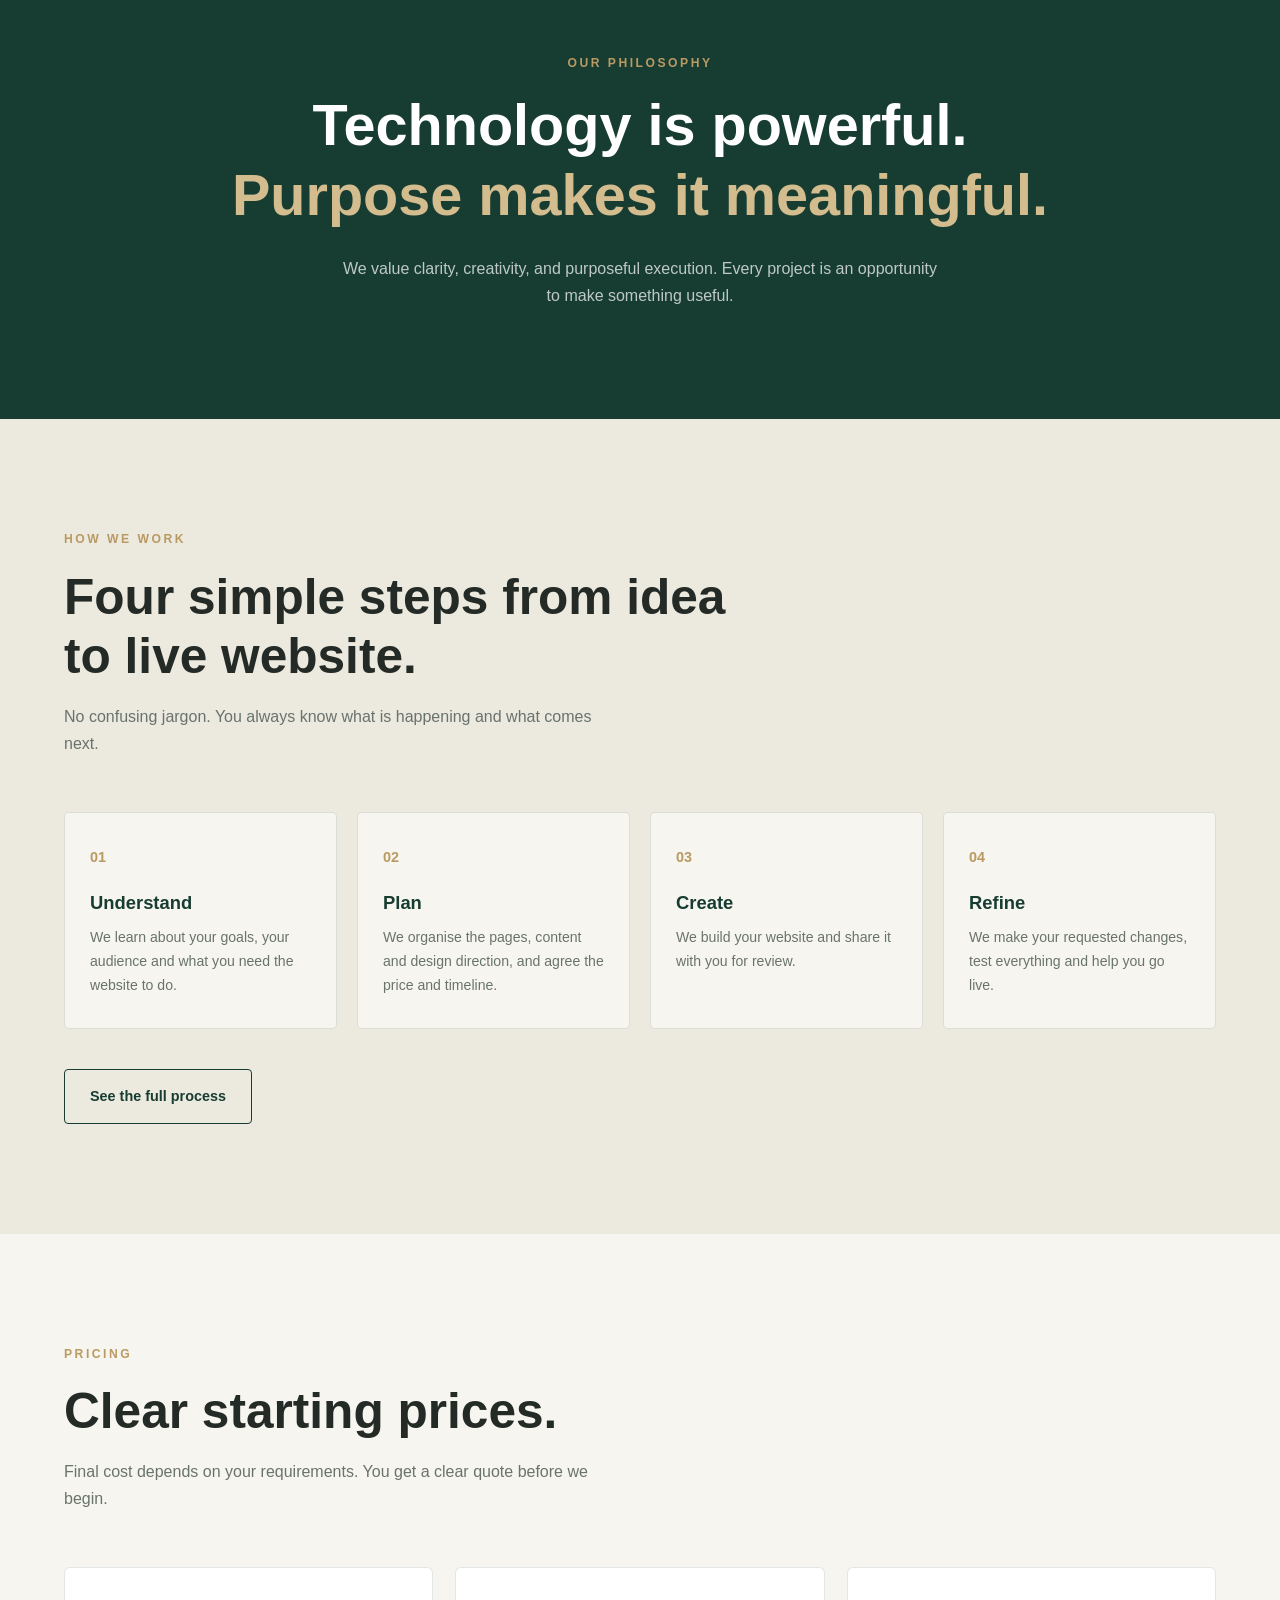
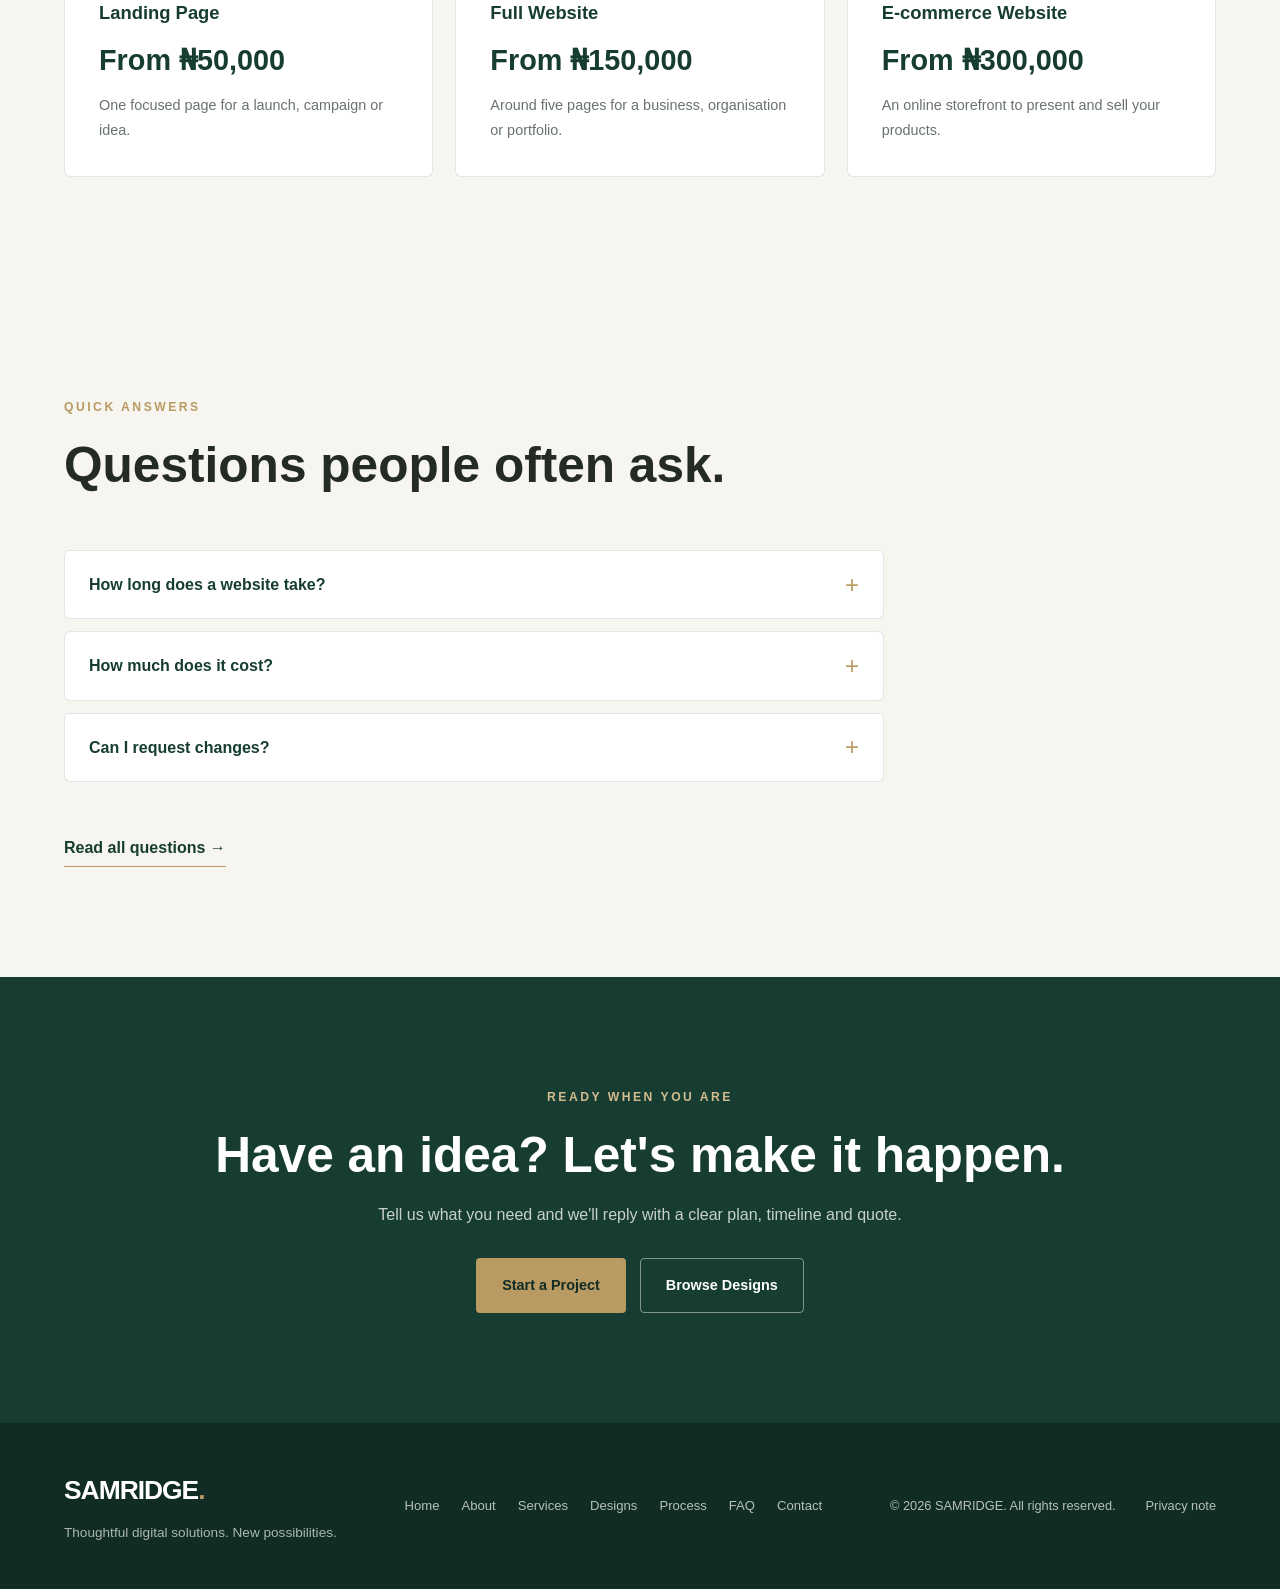
==== commit 2db45566: "Update index.html" ====
--- a/index.html
+++ b/index.html
@@ -3,48 +3,59 @@
 <head>
     <meta charset="UTF-8">
     <meta name="viewport" content="width=device-width, initial-scale=1.0">
-    <meta name="description" content="Explore SAMRIDGE, a growing digital services brand focused on thoughtful website design, landing pages, portfolios, and useful online experiences.">
+    <title>SAMRIDGE | Website Design &amp; Digital Solutions</title>
+    <meta name="description" content="SAMRIDGE designs modern, mobile-friendly websites, landing pages, portfolios and online stores for businesses, creators and startups. See our design concepts and start a project.">
     <meta name="robots" content="index, follow">
     <meta name="theme-color" content="#173D32">
 
     <meta property="og:type" content="website">
-    <meta property="og:title" content="SAMRIDGE | Ideas Into Digital Impact">
-    <meta property="og:description" content="Thoughtful digital experiences, purposeful design, and new possibilities.">
-    <meta name="twitter:card" content="summary">
-    <meta name="twitter:title" content="SAMRIDGE | Ideas Into Digital Impact">
-    <meta name="twitter:description" content="Thoughtful digital experiences, purposeful design, and new possibilities.">
-
-    <title>SAMRIDGE | Ideas Into Digital Impact</title>
-
+    <meta property="og:title" content="SAMRIDGE | Website Design &amp; Digital Solutions">
+    <meta property="og:description" content="Thoughtful websites, landing pages, portfolios and online stores for businesses, creators and startups.">
+    <meta property="og:url" content="https://samah-076.github.io/samridge-website/">
+    <meta property="og:image" content="https://samah-076.github.io/samridge-website/og-image.png">
+    <meta name="twitter:card" content="summary_large_image">
+    <meta name="twitter:title" content="SAMRIDGE | Website Design &amp; Digital Solutions">
+    <meta name="twitter:description" content="Thoughtful websites, landing pages, portfolios and online stores for businesses, creators and startups.">
+    <meta name="twitter:image" content="https://samah-076.github.io/samridge-website/og-image.png">
+
+    <link rel="canonical" href="https://samah-076.github.io/samridge-website/">
+    <link rel="icon" href="favicon.png">
     <link rel="stylesheet" href="style.css">
+    <meta name="google-site-verification" content="gDwlP9YnE-WlaodV_6tbIxlouYued-S96S4Mbjo2Y7Y" />
+
+    <script type="application/ld+json">
+    {
+      "@context": "https://schema.org",
+      "@type": "ProfessionalService",
+      "name": "SAMRIDGE",
+      "url": "https://samah-076.github.io/samridge-website/",
+      "email": "contact.samridge@gmail.com",
+      "description": "Website design, landing pages, portfolio websites and e-commerce websites."
+    }
+    </script>
 </head>
 
 <body>
 
-    <!-- HEADER -->
     <header class="header">
         <div class="container nav-container">
-
-            <a href="#home" class="logo">SAMRIDGE<span>.</span></a>
+            <a href="index.html" class="logo">SAMRIDGE<span>.</span></a>
 
             <button class="menu-toggle" id="menu-toggle" aria-label="Toggle navigation" aria-expanded="false">
-                <span></span>
-                <span></span>
-                <span></span>
+                <span></span><span></span><span></span>
             </button>
 
             <nav class="nav-links" id="nav-links">
-                <a href="#home">Home</a>
-                <a href="#about">About</a>
-                <a href="#services">Services</a>
-                <a href="#projects">Explore Designs</a>
-                <a href="#process">Our Process</a>
-                <a href="#contact" class="nav-contact">Contact Us</a>
+                <a href="index.html" class="active">Home</a>
+                <a href="about.html">About</a>
+                <a href="services.html">Services</a>
+                <a href="designs.html">Designs</a>
+                <a href="process.html">Process</a>
+                <a href="faq.html">FAQ</a>
+                <a href="contact.html" class="nav-contact">Contact Us</a>
             </nav>
-
         </div>
     </header>
-
 
     <main>
 
@@ -53,8 +64,7 @@
             <div class="container hero-container">
 
                 <div class="hero-content">
-
-                    <p class="eyebrow">CREATIVE DIGITAL SOLUTIONS</p>
+                    <p class="eyebrow">WEBSITE DESIGN &amp; DIGITAL SOLUTIONS</p>
 
                     <h1>
                         Turning ideas into
@@ -62,16 +72,15 @@
                     </h1>
 
                     <p class="hero-description">
-                        We create thoughtful digital experiences that help
-                        ideas grow, businesses connect, and possibilities
-                        become reality.
+                        SAMRIDGE designs clean, mobile-friendly websites, landing pages,
+                        portfolios and online stores that help businesses, creators and
+                        startups look professional and get found online.
                     </p>
 
                     <div class="hero-buttons">
-                        <a href="#projects" class="btn btn-primary">Explore Our Designs</a>
-                        <a href="#contact" class="btn btn-outline">Start a Project</a>
+                        <a href="designs.html" class="btn btn-primary">Explore Our Designs</a>
+                        <a href="contact.html" class="btn btn-outline">Start a Project</a>
                     </div>
-
                 </div>
 
                 <div class="hero-visual">
@@ -94,45 +103,44 @@
         </section>
 
 
-        <!-- ABOUT -->
-        <section class="intro section-padding" id="about">
+        <!-- WHO WE ARE -->
+        <section class="intro section-padding">
             <div class="container intro-grid">
 
                 <div>
                     <p class="eyebrow">WHO WE ARE</p>
-                    <h2>Building digital experiences with purpose.</h2>
+                    <h2>A website should work as hard as you do.</h2>
                 </div>
 
                 <div class="intro-text">
                     <p>
-                        SAMRIDGE is a growing digital services brand focused
-                        on helping individuals and businesses establish
-                        a meaningful presence online.
-                    </p>
-
-                    <p>
-                        We believe good digital work should be more than
-                        attractive. It should be useful, intentional,
-                        accessible, and built around real needs.
-                    </p>
-
-                    <a href="#services" class="text-link">Discover what we do →</a>
-                </div>
-
-            </div>
-        </section>
-
-
-        <!-- SERVICES -->
-        <section class="services section-padding" id="services">
+                        SAMRIDGE is a growing digital services brand. We help individuals
+                        and businesses build a meaningful presence online, whether that
+                        means a first website, a landing page for a launch, a portfolio
+                        for your work, or a store to sell your products.
+                    </p>
+                    <p>
+                        Good digital work should be more than attractive. It should be
+                        clear, easy to use on a phone, and built around what your visitors
+                        actually need. That is how we approach every project, big or small.
+                    </p>
+                    <a href="about.html" class="text-link">More about SAMRIDGE →</a>
+                </div>
+
+            </div>
+        </section>
+
+
+        <!-- WHAT WE DO -->
+        <section class="services section-padding">
             <div class="container">
 
                 <div class="section-heading">
                     <p class="eyebrow">WHAT WE DO</p>
-                    <h2>Digital solutions for growing ideas.</h2>
-                    <p>
-                        Practical creative services designed to help
-                        people and businesses move forward.
+                    <h2>Four services. One goal: your success online.</h2>
+                    <p>
+                        Pick the service that fits where you are now. You can always
+                        start small and grow later.
                     </p>
                 </div>
 
@@ -142,8 +150,9 @@
                         <span class="service-number">01</span>
                         <h3>Website Design</h3>
                         <p>
-                            Modern, responsive websites for businesses,
-                            organisations, hospitality brands, and creators.
+                            Multi-page websites for businesses, organisations, hotels,
+                            restaurants and creators. Responsive on every screen, with
+                            a contact form so customers can reach you.
                         </p>
                     </article>
 
@@ -151,8 +160,9 @@
                         <span class="service-number">02</span>
                         <h3>Landing Pages</h3>
                         <p>
-                            Focused pages for product launches, startups,
-                            campaigns, and new ideas.
+                            One focused page built for a single goal, such as a product
+                            launch, an event, a startup idea or a campaign. Fast to build
+                            and easy to share.
                         </p>
                     </article>
 
@@ -160,8 +170,9 @@
                         <span class="service-number">03</span>
                         <h3>Portfolio Websites</h3>
                         <p>
-                            Personal websites that help creators and
-                            professionals present their work.
+                            A personal website that shows your work properly. Ideal for
+                            designers, photographers, writers, consultants and other
+                            professionals.
                         </p>
                     </article>
 
@@ -169,287 +180,199 @@
                         <span class="service-number">04</span>
                         <h3>E-commerce Websites</h3>
                         <p>
-                            Online storefront concepts for brands that
-                            want to present and sell their products.
-                        </p>
-                    </article>
-
-                </div>
-            </div>
-        </section>
-
-
-        <!-- PROJECTS / DESIGN SHOWCASE -->
-        <section class="projects section-padding" id="projects">
-            <div class="container">
-
-                <div class="section-heading">
-                    <p class="eyebrow">EXPLORE OUR DESIGNS</p>
-                    <h2>Find a style that speaks to you.</h2>
-                    <p>
-                        Explore different website concepts, discover
-                        possibilities, and tell us which direction you like.
-                    </p>
-                </div>
-
-                <!-- CATEGORY FILTERS -->
-                <div class="project-filters" aria-label="Filter design concepts">
-
-                    <button type="button" class="filter-btn active" data-filter="all">
-                        All Designs
-                    </button>
-
-                    <button type="button" class="filter-btn" data-filter="landing">
-                        Landing Pages
-                    </button>
-
-                    <button type="button" class="filter-btn" data-filter="hospitality">
-                        Hospitality
-                    </button>
-
-                    <button type="button" class="filter-btn" data-filter="business">
-                        Business
-                    </button>
-
-                    <button type="button" class="filter-btn" data-filter="ecommerce">
-                        E-commerce
-                    </button>
-
-                </div>
-
+                            An online storefront that presents your products clearly and
+                            makes it simple for customers to choose and order.
+                        </p>
+                    </article>
+
+                </div>
+
+                <div class="section-action">
+                    <a href="services.html" class="btn btn-secondary">See full service details</a>
+                </div>
+
+            </div>
+        </section>
+
+
+        <!-- WHO WE HELP -->
+        <section class="section-padding bg-light">
+            <div class="container">
+
+                <div class="section-heading">
+                    <p class="eyebrow">WHO WE HELP</p>
+                    <h2>Built for people with something to show.</h2>
+                    <p>
+                        If you have a business, a skill, a product or an idea, a good
+                        website helps people trust it.
+                    </p>
+                </div>
+
+                <div class="feature-grid">
+
+                    <article class="feature-card">
+                        <h3>Small businesses &amp; organisations</h3>
+                        <p>
+                            Shops, restaurants, hotels, firms and groups that want
+                            customers to find them, understand what they offer, and
+                            get in touch easily.
+                        </p>
+                    </article>
+
+                    <article class="feature-card">
+                        <h3>Creators &amp; professionals</h3>
+                        <p>
+                            Designers, photographers, writers, consultants and
+                            freelancers who need a place to present their work and
+                            win clients.
+                        </p>
+                    </article>
+
+                    <article class="feature-card">
+                        <h3>Startups &amp; new brands</h3>
+                        <p>
+                            Founders launching a product or idea who need a clear,
+                            bold page that explains it in seconds.
+                        </p>
+                    </article>
+
+                </div>
+
+            </div>
+        </section>
+
+
+        <!-- WHY SAMRIDGE -->
+        <section class="section-padding bg-alt">
+            <div class="container split">
+
+                <div>
+                    <p class="eyebrow">WHY SAMRIDGE</p>
+                    <h2>Clear, simple and built around you.</h2>
+                    <p style="margin-top:20px;">
+                        We keep things straightforward. You will always know what you are
+                        getting, how long it takes, and what it costs before we begin.
+                    </p>
+                </div>
+
+                <div class="split-box">
+                    <ul class="check-list" style="margin-top:0;">
+                        <li><strong>Mobile-first design.</strong> Most visitors browse on their phones, so every site we build works well on small screens first.</li>
+                        <li><strong>Clear pricing.</strong> Starting prices are published, and you get a quote before work begins.</li>
+                        <li><strong>Two revision rounds included.</strong> So the final result matches what you had in mind.</li>
+                        <li><strong>Search-friendly foundations.</strong> Clean structure, proper page titles and descriptions to help Google understand your site.</li>
+                        <li><strong>Help going live.</strong> We guide you on choosing a domain and hosting and getting your site online.</li>
+                    </ul>
+                </div>
+
+            </div>
+        </section>
+
+
+        <!-- VIDEO: remove the "<!--" line and the "-->" line once your YouTube video is ready,
+             then replace YOUR_VIDEO_ID with the code from your YouTube link -->
+        <!--
+        <section class="section-padding bg-light" id="how-it-works">
+            <div class="container">
+
+                <div class="section-heading">
+                    <p class="eyebrow">SEE HOW IT WORKS</p>
+                    <h2>How SAMRIDGE works in under two minutes.</h2>
+                    <p>
+                        Watch how to pick a design, send your enquiry and get your
+                        website live.
+                    </p>
+                </div>
+
+                <div class="video-wrap">
+                    <iframe
+                        src="https://www.youtube-nocookie.com/embed/YOUR_VIDEO_ID"
+                        title="How SAMRIDGE works"
+                        loading="lazy"
+                        allow="accelerometer; clipboard-write; encrypted-media; gyroscope; picture-in-picture"
+                        referrerpolicy="strict-origin-when-cross-origin"
+                        allowfullscreen>
+                    </iframe>
+                </div>
+
+            </div>
+        </section>
+        -->
+
+
+        <!-- DESIGNS PREVIEW -->
+        <section class="projects section-padding">
+            <div class="container">
+
+                <div class="section-heading">
+                    <p class="eyebrow">DESIGN CONCEPTS</p>
+                    <h2>See the kind of work we can create.</h2>
+                    <p>
+                        A few of our website concepts. Find a direction you like, then
+                        tell us and we will shape it around your brand.
+                    </p>
+                </div>
 
                 <div class="projects-grid">
 
-                    <!-- LANDING PAGE 1 -->
                     <article class="project-card" data-category="landing">
-
                         <div class="project-visual">
                             <img
                                 src="https://images.unsplash.com/photo-1521737711867-e3b97375f902?auto=format&fit=crop&w=1000&q=85"
                                 alt="Creative team collaborating on a technology startup concept"
-                                loading="lazy"
-                                decoding="async"
-                            >
+                                loading="lazy" decoding="async">
                             <span class="project-image-label">NEXORA</span>
                         </div>
-
                         <div class="project-info">
-                            <span>01 / LANDING PAGE</span>
+                            <span>LANDING PAGE</span>
                             <h3>Tech Startup</h3>
-                            <p>
-                                A modern digital introduction for a technology
-                                startup, with a clear message and bold identity.
-                            </p>
-                            <a href="#contact" class="project-request" data-design="Tech Startup">
-                                Request a similar design →
-                            </a>
+                            <p>A modern digital introduction for a technology startup, with a clear message and bold identity.</p>
+                            <a href="contact.html?design=Tech+Startup" class="project-request">Request a similar design →</a>
                         </div>
-
-                    </article>
-
-
-                    <!-- LANDING PAGE 2 -->
-                    <article class="project-card" data-category="landing">
-
-                        <div class="project-visual">
-                            <img
-                                src="https://images.pexels.com/photos/16247545/pexels-photo-16247545/free-photo-of-laptop-smartphone-watch-and-earphones.jpeg?auto=compress&dpr=1&h=750&w=1260"
-                                alt="Real photograph of a laptop, smartphone, smartwatch and wireless earbuds arranged on a wooden surface"
-                                loading="lazy"
-                                decoding="async"
-                            >
-                            <span class="project-image-label">ORA / ONE</span>
-                        </div>
-
-                        <div class="project-info">
-                            <span>02 / LANDING PAGE</span>
-                            <h3>Product Launch</h3>
-                            <p>
-                                A focused product presentation designed to
-                                introduce something new and build interest.
-                            </p>
-                            <a href="#contact" class="project-request" data-design="Product Launch">
-                                Request a similar design →
-                            </a>
-                        </div>
-
-                    </article>
-
-
-                    <!-- HOSPITALITY 1 -->
+                    </article>
+
                     <article class="project-card" data-category="hospitality">
-
                         <div class="project-visual">
                             <img
                                 src="https://images.unsplash.com/photo-1566073771259-6a8506099945?auto=format&fit=crop&w=1000&q=85"
                                 alt="Luxury boutique hotel surrounded by a swimming pool"
-                                loading="lazy"
-                                decoding="async"
-                            >
+                                loading="lazy" decoding="async">
                             <span class="project-image-label">THE HAVEN</span>
                         </div>
-
                         <div class="project-info">
-                            <span>03 / HOSPITALITY</span>
+                            <span>HOSPITALITY</span>
                             <h3>Boutique Hotel</h3>
-                            <p>
-                                An elegant hospitality concept for showcasing
-                                rooms, facilities, experiences, and enquiries.
-                            </p>
-                            <a href="#contact" class="project-request" data-design="Boutique Hotel">
-                                Request a similar design →
-                            </a>
+                            <p>An elegant hospitality concept for showcasing rooms, facilities, experiences, and enquiries.</p>
+                            <a href="contact.html?design=Boutique+Hotel" class="project-request">Request a similar design →</a>
                         </div>
-
-                    </article>
-
-
-                    <!-- HOSPITALITY 2 -->
-                    <article class="project-card" data-category="hospitality">
-
-                        <div class="project-visual">
-                            <img
-                                src="https://images.unsplash.com/photo-1414235077428-338989a2e8c0?auto=format&fit=crop&w=1000&q=85"
-                                alt="Carefully presented meal in a restaurant"
-                                loading="lazy"
-                                decoding="async"
-                            >
-                            <span class="project-image-label">THE GARDEN TABLE</span>
-                        </div>
-
-                        <div class="project-info">
-                            <span>04 / HOSPITALITY</span>
-                            <h3>Restaurant</h3>
-                            <p>
-                                A welcoming restaurant concept for menus,
-                                food photography, location, and reservations.
-                            </p>
-                            <a href="#contact" class="project-request" data-design="Restaurant Website">
-                                Request a similar design →
-                            </a>
-                        </div>
-
-                    </article>
-
-
-                    <!-- BUSINESS 1 -->
-                    <article class="project-card" data-category="business">
-
-                        <div class="project-visual">
-                            <img
-                                src="https://images.unsplash.com/photo-1497366754035-f200968a6e72?auto=format&fit=crop&w=1000&q=85"
-                                alt="Modern professional corporate office interior"
-                                loading="lazy"
-                                decoding="async"
-                            >
-                            <span class="project-image-label">NORTHSTAR GROUP</span>
-                        </div>
-
-                        <div class="project-info">
-                            <span>05 / BUSINESS</span>
-                            <h3>Corporate Firm</h3>
-                            <p>
-                                A professional online presence for a firm
-                                that wants to communicate trust and expertise.
-                            </p>
-                            <a href="#contact" class="project-request" data-design="Corporate Firm">
-                                Request a similar design →
-                            </a>
-                        </div>
-
-                    </article>
-
-
-                    <!-- BUSINESS 2 -->
-                    <article class="project-card" data-category="business">
-
-                        <div class="project-visual">
-                            <img
-                                src="https://images.unsplash.com/photo-1497366811353-6870744d04b2?auto=format&fit=crop&w=1000&q=85"
-                                alt="Creative studio workspace with a modern design"
-                                loading="lazy"
-                                decoding="async"
-                            >
-                            <span class="project-image-label">FORM & FUNCTION</span>
-                        </div>
-
-                        <div class="project-info">
-                            <span>06 / BUSINESS</span>
-                            <h3>Creative Agency</h3>
-                            <p>
-                                A bold and expressive website concept for
-                                a creative studio or digital agency.
-                            </p>
-                            <a href="#contact" class="project-request" data-design="Creative Agency">
-                                Request a similar design →
-                            </a>
-                        </div>
-
-                    </article>
-
-
-                    <!-- E-COMMERCE 1 -->
+                    </article>
+
                     <article class="project-card" data-category="ecommerce">
-
                         <div class="project-visual">
                             <img
                                 src="https://images.unsplash.com/photo-1483985988355-763728e1935b?auto=format&fit=crop&w=1000&q=85"
                                 alt="Fashion shopping and clothing store concept"
-                                loading="lazy"
-                                decoding="async"
-                            >
+                                loading="lazy" decoding="async">
                             <span class="project-image-label">ATELIER</span>
                         </div>
-
                         <div class="project-info">
-                            <span>07 / E-COMMERCE</span>
+                            <span>E-COMMERCE</span>
                             <h3>Fashion Store</h3>
-                            <p>
-                                A stylish online storefront for clothing,
-                                accessories, and fashion collections.
-                            </p>
-                            <a href="#contact" class="project-request" data-design="Fashion Store">
-                                Request a similar design →
-                            </a>
+                            <p>A stylish online storefront for clothing, accessories, and fashion collections.</p>
+                            <a href="contact.html?design=Fashion+Store" class="project-request">Request a similar design →</a>
                         </div>
-
-                    </article>
-
-
-                    <!-- E-COMMERCE 2 -->
-                    <article class="project-card" data-category="ecommerce">
-
-                        <div class="project-visual">
-                            <img
-                                src="https://images.unsplash.com/photo-1498049794561-7780e7231661?auto=format&fit=crop&w=1000&q=85"
-                                alt="Collection of modern electronic devices and accessories"
-                                loading="lazy"
-                                decoding="async"
-                            >
-                            <span class="project-image-label">VOLT TECH</span>
-                        </div>
-
-                        <div class="project-info">
-                            <span>08 / E-COMMERCE</span>
-                            <h3>Electronics Store</h3>
-                            <p>
-                                A clean product-focused storefront for
-                                electronics, gadgets, and accessories.
-                            </p>
-                            <a href="#contact" class="project-request" data-design="Electronics Store">
-                                Request a similar design →
-                            </a>
-                        </div>
-
                     </article>
 
                 </div>
 
                 <p class="projects-note">
-                    These are demonstration concepts created to showcase
-                    possible design directions. They are not completed
-                    client projects.
+                    These are demonstration concepts created to showcase possible
+                    design directions. They are not completed client projects.
                 </p>
+
+                <div class="section-action">
+                    <a href="designs.html" class="btn btn-secondary">View all 8 designs</a>
+                </div>
 
             </div>
         </section>
@@ -458,30 +381,30 @@
         <!-- PHILOSOPHY -->
         <section class="philosophy section-padding">
             <div class="container philosophy-content">
-
                 <p class="eyebrow">OUR PHILOSOPHY</p>
-
                 <h2>
                     Technology is powerful.
                     <span>Purpose makes it meaningful.</span>
                 </h2>
-
                 <p>
                     We value clarity, creativity, and purposeful execution.
                     Every project is an opportunity to make something useful.
                 </p>
-
             </div>
         </section>
 
 
         <!-- PROCESS -->
-        <section class="process section-padding" id="process">
+        <section class="process section-padding">
             <div class="container">
 
                 <div class="section-heading">
                     <p class="eyebrow">HOW WE WORK</p>
-                    <h2>Simple process. Thoughtful results.</h2>
+                    <h2>Four simple steps from idea to live website.</h2>
+                    <p>
+                        No confusing jargon. You always know what is happening and what
+                        comes next.
+                    </p>
                 </div>
 
                 <div class="process-grid">
@@ -489,147 +412,157 @@
                     <article class="process-card">
                         <span>01</span>
                         <h3>Understand</h3>
-                        <p>We learn about your goals, audience, and needs.</p>
+                        <p>We learn about your goals, your audience and what you need the website to do.</p>
                     </article>
 
                     <article class="process-card">
                         <span>02</span>
                         <h3>Plan</h3>
-                        <p>We organise the ideas and define a clear direction.</p>
+                        <p>We organise the pages, content and design direction, and agree the price and timeline.</p>
                     </article>
 
                     <article class="process-card">
                         <span>03</span>
                         <h3>Create</h3>
-                        <p>We turn the plan into a working digital experience.</p>
+                        <p>We build your website and share it with you for review.</p>
                     </article>
 
                     <article class="process-card">
                         <span>04</span>
                         <h3>Refine</h3>
-                        <p>We review, improve, and prepare the result.</p>
-                    </article>
-
-                </div>
-            </div>
-        </section>
-
-
-        <!-- CONTACT -->
-        <section class="contact section-padding" id="contact">
-            <div class="container contact-grid">
-
-                <div class="contact-content">
-
-                    <p class="eyebrow">LET'S CONNECT</p>
-
-                    <h2>Have an idea? Let's make it happen.</h2>
-
-                    <p>
-                        Tell us a little about your project using the form, or
-                        contact SAMRIDGE directly by email.
-                    </p>
-
-                    <p class="contact-email">
-                        <a href="mailto:contact.samridge@gmail.com">contact.samridge@gmail.com</a>
-                    </p>
-
-                </div>
-
-                <form
-                    action="https://formspree.io/f/moedpweg"
-                    method="POST"
-                    id="contact-form"
-                    class="contact-form"
-                >
-                    <input type="hidden" name="_subject" value="New SAMRIDGE website enquiry">
-
-                    <div class="form-group">
-                        <label for="name">Your name</label>
-                        <input type="text" id="name" name="name" placeholder="Enter your name" required maxlength="100">
-                    </div>
-
-                    <div class="form-group">
-                        <label for="email">Email address</label>
-                        <input type="email" id="email" name="email" placeholder="Enter your email" required maxlength="254">
-                    </div>
-
-                    <div class="form-group">
-                        <label for="project-type">What do you need?</label>
-                        <select id="project-type" name="project_type" required>
-                            <option value="">Select a service</option>
-                            <option value="Website Design">Website Design</option>
-                            <option value="Tech Startup Landing Page">Tech Startup Landing Page</option>
-                            <option value="Product Launch Landing Page">Product Launch Landing Page</option>
-                            <option value="Boutique Hotel Website">Boutique Hotel Website</option>
-                            <option value="Restaurant Website">Restaurant Website</option>
-                            <option value="Corporate Firm Website">Corporate Firm Website</option>
-                            <option value="Creative Agency Website">Creative Agency Website</option>
-                            <option value="Fashion Store">Fashion Store</option>
-                            <option value="Electronics Store">Electronics Store</option>
-                            <option value="Portfolio Website">Portfolio Website</option>
-                            <option value="Website Improvement">Website Improvement</option>
-                            <option value="Other">Something else</option>
-                        </select>
-                    </div>
-
-                    <div class="form-group">
-                        <label for="message">Tell us about your idea</label>
-                        <textarea id="message" name="message" rows="5" placeholder="Write a little about your project..." required maxlength="3000"></textarea>
-                    </div>
-
-                    <div class="form-group privacy-consent">
-                        <label>
-                            <input type="checkbox" name="privacy_consent" value="I agree to be contacted about this enquiry" required>
-                            I agree that SAMRIDGE may use these details to respond to my enquiry.
-                        </label>
-                        <small>Please don't include passwords, payment details or other sensitive information. Your enquiry will be processed by Formspree to deliver it to SAMRIDGE.</small>
-                    </div>
-
-                    <button type="submit" class="btn btn-primary form-button">Send Message</button>
-                </form>
-
+                        <p>We make your requested changes, test everything and help you go live.</p>
+                    </article>
+
+                </div>
+
+                <div class="section-action">
+                    <a href="process.html" class="btn btn-secondary">See the full process</a>
+                </div>
+
+            </div>
+        </section>
+
+
+        <!-- PRICING -->
+        <section class="section-padding bg-light">
+            <div class="container">
+
+                <div class="section-heading">
+                    <p class="eyebrow">PRICING</p>
+                    <h2>Clear starting prices.</h2>
+                    <p>
+                        Final cost depends on your requirements. You get a clear quote
+                        before we begin.
+                    </p>
+                </div>
+
+                <div class="price-grid">
+
+                    <article class="price-card">
+                        <h3>Landing Page</h3>
+                        <p class="price">From ₦50,000</p>
+                        <p>One focused page for a launch, campaign or idea.</p>
+                    </article>
+
+                    <article class="price-card">
+                        <h3>Full Website</h3>
+                        <p class="price">From ₦150,000</p>
+                        <p>Around five pages for a business, organisation or portfolio.</p>
+                    </article>
+
+                    <article class="price-card">
+                        <h3>E-commerce Website</h3>
+                        <p class="price">From ₦300,000</p>
+                        <p>An online storefront to present and sell your products.</p>
+                    </article>
+
+                </div>
+
+            </div>
+        </section>
+
+
+        <!-- FAQ PREVIEW -->
+        <section class="faq section-padding">
+            <div class="container">
+
+                <div class="section-heading">
+                    <p class="eyebrow">QUICK ANSWERS</p>
+                    <h2>Questions people often ask.</h2>
+                </div>
+
+                <div class="faq-list">
+
+                    <details class="faq-item">
+                        <summary>How long does a website take?</summary>
+                        <p>Landing pages usually take 3-7 days. Full websites take 1-3 weeks, depending on the number of pages and how quickly you send content and feedback.</p>
+                    </details>
+
+                    <details class="faq-item">
+                        <summary>How much does it cost?</summary>
+                        <p>Landing pages start from ₦50,000, full websites from ₦150,000, and e-commerce websites from ₦300,000. The final cost depends on your requirements, and we'll give you a clear quote before we begin.</p>
+                    </details>
+
+                    <details class="faq-item">
+                        <summary>Can I request changes?</summary>
+                        <p>Yes. Two rounds of revisions are included in every project. Extra changes beyond that can be arranged for a small fee.</p>
+                    </details>
+
+                </div>
+
+                <div class="section-action">
+                    <a href="faq.html" class="text-link">Read all questions →</a>
+                </div>
+
+            </div>
+        </section>
+
+
+        <!-- CALL TO ACTION -->
+        <section class="cta-banner section-padding">
+            <div class="container">
+                <p class="eyebrow">READY WHEN YOU ARE</p>
+                <h2>Have an idea? Let's make it happen.</h2>
+                <p>Tell us what you need and we'll reply with a clear plan, timeline and quote.</p>
+                <div class="hero-buttons">
+                    <a href="contact.html" class="btn btn-primary">Start a Project</a>
+                    <a href="designs.html" class="btn btn-outline">Browse Designs</a>
+                </div>
             </div>
         </section>
 
     </main>
 
 
-    <!-- FOOTER -->
     <footer class="footer">
         <div class="container footer-content">
 
             <div>
-                <a href="#home" class="logo footer-logo">SAMRIDGE<span>.</span></a>
+                <a href="index.html" class="logo footer-logo">SAMRIDGE<span>.</span></a>
                 <p>Thoughtful digital solutions. New possibilities.</p>
             </div>
+
+            <nav class="footer-links" aria-label="Footer">
+                <a href="index.html">Home</a>
+                <a href="about.html">About</a>
+                <a href="services.html">Services</a>
+                <a href="designs.html">Designs</a>
+                <a href="process.html">Process</a>
+                <a href="faq.html">FAQ</a>
+                <a href="contact.html">Contact</a>
+            </nav>
 
             <div class="footer-bottom">
                 <p>© <span id="year"></span> SAMRIDGE. All rights reserved.</p>
-                <a href="#privacy">Privacy note</a>
+                <a href="contact.html#privacy">Privacy note</a>
             </div>
 
         </div>
     </footer>
 
-
-    <!-- PRIVACY NOTE -->
-    <section class="privacy-section" id="privacy" aria-labelledby="privacy-heading">
-        <div class="container">
-            <h2 id="privacy-heading">Privacy note</h2>
-            <p>
-                When you submit the enquiry form, the information you provide,
-                such as your name, email address, project type, and message,
-                is sent through Formspree so SAMRIDGE can receive and respond
-                to your enquiry. Formspree processes submissions under its
-                own privacy terms. The website does not currently use
-                advertising trackers or analytics tools.
-            </p>
-        </div>
-    </section>
-
+    <a href="https://wa.me/2349167930217?text=Hi%20SAMRIDGE%2C%20I%27d%20like%20to%20start%20a%20project"
+       class="whatsapp-float" target="_blank" rel="noopener" aria-label="Chat on WhatsApp">Chat on WhatsApp</a>
 
     <script src="script.js"></script>
-
 </body>
-</html>+</html>
--- a/style.css
+++ b/style.css
@@ -1,4 +1,3 @@
-
 /* =========================================
    SAMRIDGE - COMPLETE STYLESHEET
    Forest Green | Warm Ivory | Muted Gold
@@ -891,7 +890,352 @@
 
 
 /* =========================================
-   13. TABLET RESPONSIVENESS
+   13. MULTI-PAGE ADDITIONS
+========================================= */
+
+.nav-links a.active {
+    color: var(--gold);
+}
+
+.nav-links .nav-contact.active {
+    color: var(--white);
+}
+
+.bg-light {
+    background: var(--ivory);
+}
+
+.bg-alt {
+    background: var(--ivory-dark);
+}
+
+.section-action {
+    margin-top: 40px;
+}
+
+.btn-secondary {
+    border-color: var(--primary);
+    color: var(--primary);
+}
+
+.btn-secondary:hover {
+    background: var(--primary);
+    color: var(--white);
+}
+
+
+/* PAGE HEADER (inner pages) */
+
+.page-hero {
+    background: var(--primary);
+    padding: 90px 0 80px;
+}
+
+.page-hero .eyebrow {
+    color: var(--gold-light);
+}
+
+.page-hero h1 {
+    color: var(--white);
+    font-size: clamp(2.4rem, 5vw, 3.8rem);
+    letter-spacing: -1.5px;
+    max-width: 760px;
+    margin-bottom: 20px;
+}
+
+.page-hero p {
+    color: rgba(255, 255, 255, 0.76);
+    max-width: 620px;
+    font-size: 1.05rem;
+}
+
+
+/* FEATURE CARDS */
+
+.feature-grid {
+    display: grid;
+    grid-template-columns: repeat(3, minmax(0, 1fr));
+    gap: 22px;
+}
+
+.feature-card {
+    background: var(--white);
+    border: 1px solid var(--border);
+    border-radius: 6px;
+    padding: 32px;
+}
+
+.feature-card h3 {
+    color: var(--primary);
+    font-size: 1.15rem;
+    margin-bottom: 10px;
+}
+
+.feature-card p {
+    font-size: 0.92rem;
+}
+
+
+/* TWO-COLUMN BLOCKS */
+
+.split {
+    display: grid;
+    grid-template-columns: 1fr 1fr;
+    gap: 70px;
+    align-items: start;
+}
+
+.split h2 {
+    margin-bottom: 8px;
+}
+
+.split-box {
+    background: var(--white);
+    border: 1px solid var(--border);
+    border-radius: 6px;
+    padding: 36px;
+}
+
+.split-box h3 {
+    color: var(--primary);
+    font-size: 1.2rem;
+    margin-bottom: 10px;
+}
+
+
+/* TICK LISTS */
+
+.check-list {
+    list-style: none;
+    margin: 18px 0 0;
+}
+
+.check-list li {
+    position: relative;
+    padding-left: 28px;
+    margin-bottom: 12px;
+    color: var(--text-light);
+    font-size: 0.95rem;
+}
+
+.check-list li::before {
+    content: "✓";
+    position: absolute;
+    left: 0;
+    color: var(--gold);
+    font-weight: 800;
+}
+
+.check-list strong {
+    color: var(--primary);
+}
+
+
+/* PRICING */
+
+.price-grid {
+    display: grid;
+    grid-template-columns: repeat(3, minmax(0, 1fr));
+    gap: 22px;
+}
+
+.price-card {
+    background: var(--white);
+    border: 1px solid var(--border);
+    border-radius: 6px;
+    padding: 34px;
+}
+
+.price-card h3 {
+    color: var(--primary);
+    font-size: 1.15rem;
+}
+
+.price-card .price {
+    color: var(--primary);
+    font-size: 1.8rem;
+    font-weight: 800;
+    margin: 12px 0 8px;
+}
+
+.price-card p:last-child {
+    font-size: 0.9rem;
+}
+
+
+/* STEP-BY-STEP (process page) */
+
+.step-list {
+    display: flex;
+    flex-direction: column;
+    gap: 22px;
+}
+
+.step-item {
+    display: grid;
+    grid-template-columns: 90px 1fr;
+    gap: 28px;
+    background: var(--white);
+    border: 1px solid var(--border);
+    border-radius: 6px;
+    padding: 34px;
+}
+
+.step-number {
+    color: var(--gold);
+    font-size: 2.4rem;
+    font-weight: 800;
+    line-height: 1;
+}
+
+.step-item h3 {
+    color: var(--primary);
+    font-size: 1.3rem;
+    margin-bottom: 10px;
+}
+
+
+/* CALL-TO-ACTION BANNER */
+
+.cta-banner {
+    background: var(--primary);
+    text-align: center;
+}
+
+.cta-banner .eyebrow {
+    color: var(--gold-light);
+}
+
+.cta-banner h2 {
+    color: var(--white);
+    margin-bottom: 16px;
+}
+
+.cta-banner p:not(.eyebrow) {
+    color: rgba(255, 255, 255, 0.76);
+    max-width: 560px;
+    margin: 0 auto 30px;
+}
+
+.cta-banner .hero-buttons {
+    justify-content: center;
+}
+
+
+/* FAQ */
+
+.faq-list {
+    max-width: 820px;
+    display: flex;
+    flex-direction: column;
+    gap: 12px;
+}
+
+.faq-item {
+    background: var(--white);
+    border: 1px solid var(--border);
+    border-radius: 6px;
+    padding: 0 24px;
+}
+
+.faq-item summary {
+    cursor: pointer;
+    list-style: none;
+    position: relative;
+    padding: 20px 32px 20px 0;
+    font-weight: 700;
+    color: var(--primary);
+}
+
+.faq-item summary::-webkit-details-marker {
+    display: none;
+}
+
+.faq-item summary::after {
+    content: "+";
+    position: absolute;
+    right: 0;
+    top: 50%;
+    transform: translateY(-50%);
+    color: var(--gold);
+    font-size: 1.5rem;
+    font-weight: 400;
+}
+
+.faq-item[open] summary::after {
+    content: "−";
+}
+
+.faq-item p {
+    padding-bottom: 22px;
+    font-size: 0.95rem;
+}
+
+
+/* VIDEO */
+
+.video-wrap {
+    position: relative;
+    width: 100%;
+    max-width: 860px;
+    aspect-ratio: 16 / 9;
+    border-radius: 6px;
+    overflow: hidden;
+    border: 1px solid var(--border);
+    background: var(--primary-dark);
+}
+
+.video-wrap iframe {
+    position: absolute;
+    inset: 0;
+    width: 100%;
+    height: 100%;
+    border: 0;
+}
+
+
+/* FOOTER LINKS */
+
+.footer-links {
+    display: flex;
+    flex-wrap: wrap;
+    gap: 8px 22px;
+}
+
+.footer-links a {
+    color: rgba(255, 255, 255, 0.7);
+    font-size: 0.82rem;
+}
+
+.footer-links a:hover {
+    color: var(--gold-light);
+}
+
+
+/* WHATSAPP BUTTON */
+
+.whatsapp-float {
+    position: fixed;
+    right: 16px;
+    bottom: 16px;
+    z-index: 900;
+    background: #25D366;
+    color: #fff;
+    padding: 12px 18px;
+    border-radius: 999px;
+    font-weight: 700;
+    font-size: 0.85rem;
+    box-shadow: 0 4px 14px rgba(0, 0, 0, 0.25);
+    transition: transform 0.2s ease;
+}
+
+.whatsapp-float:hover {
+    transform: translateY(-2px);
+}
+
+
+/* =========================================
+   14. TABLET RESPONSIVENESS
 ========================================= */
 
 @media (max-width: 1000px) {
@@ -929,12 +1273,21 @@
         grid-template-columns: repeat(2, 1fr);
     }
 
+    .split {
+        gap: 40px;
+    }
+
+    .feature-grid,
+    .price-grid {
+        grid-template-columns: repeat(2, minmax(0, 1fr));
+    }
+
 }
 
 
 /* TABLET NAVIGATION FIX */
 
-@media (min-width: 751px) and (max-width: 850px) {
+@media (min-width: 751px) and (max-width: 1000px) {
 
     .nav-container {
         min-height: 72px;
@@ -994,10 +1347,12 @@
     .menu-toggle.active span:nth-child(3) {
         transform: translateY(-8px) rotate(-45deg);
     }
-}
+
+}
+
 
 /* =========================================
-   14. MOBILE RESPONSIVENESS
+   15. MOBILE RESPONSIVENESS
 ========================================= */
 
 @media (max-width: 750px) {
@@ -1244,15 +1599,47 @@
         gap: 10px;
     }
 
+    .footer-links {
+        flex-direction: column;
+    }
+
     .launch-status-card {
         padding: 28px 22px;
     }
 
+
+    /* NEW PAGE ELEMENTS */
+
+    .page-hero {
+        padding: 65px 0 55px;
+    }
+
+    .split,
+    .feature-grid,
+    .price-grid {
+        grid-template-columns: 1fr;
+    }
+
+    .split {
+        gap: 30px;
+    }
+
+    .step-item {
+        grid-template-columns: 1fr;
+        gap: 12px;
+        padding: 26px;
+    }
+
+    .whatsapp-float {
+        padding: 11px 15px;
+        font-size: 0.8rem;
+    }
+
 }
 
 
 /* =========================================
-   15. SMALL MOBILE SCREENS
+   16. SMALL MOBILE SCREENS
 ========================================= */
 
 @media (max-width: 480px) {
@@ -1312,7 +1699,7 @@
 
 
 /* =========================================
-   16. ACCESSIBILITY
+   17. ACCESSIBILITY
 ========================================= */
 
 @media (prefers-reduced-motion: reduce) {
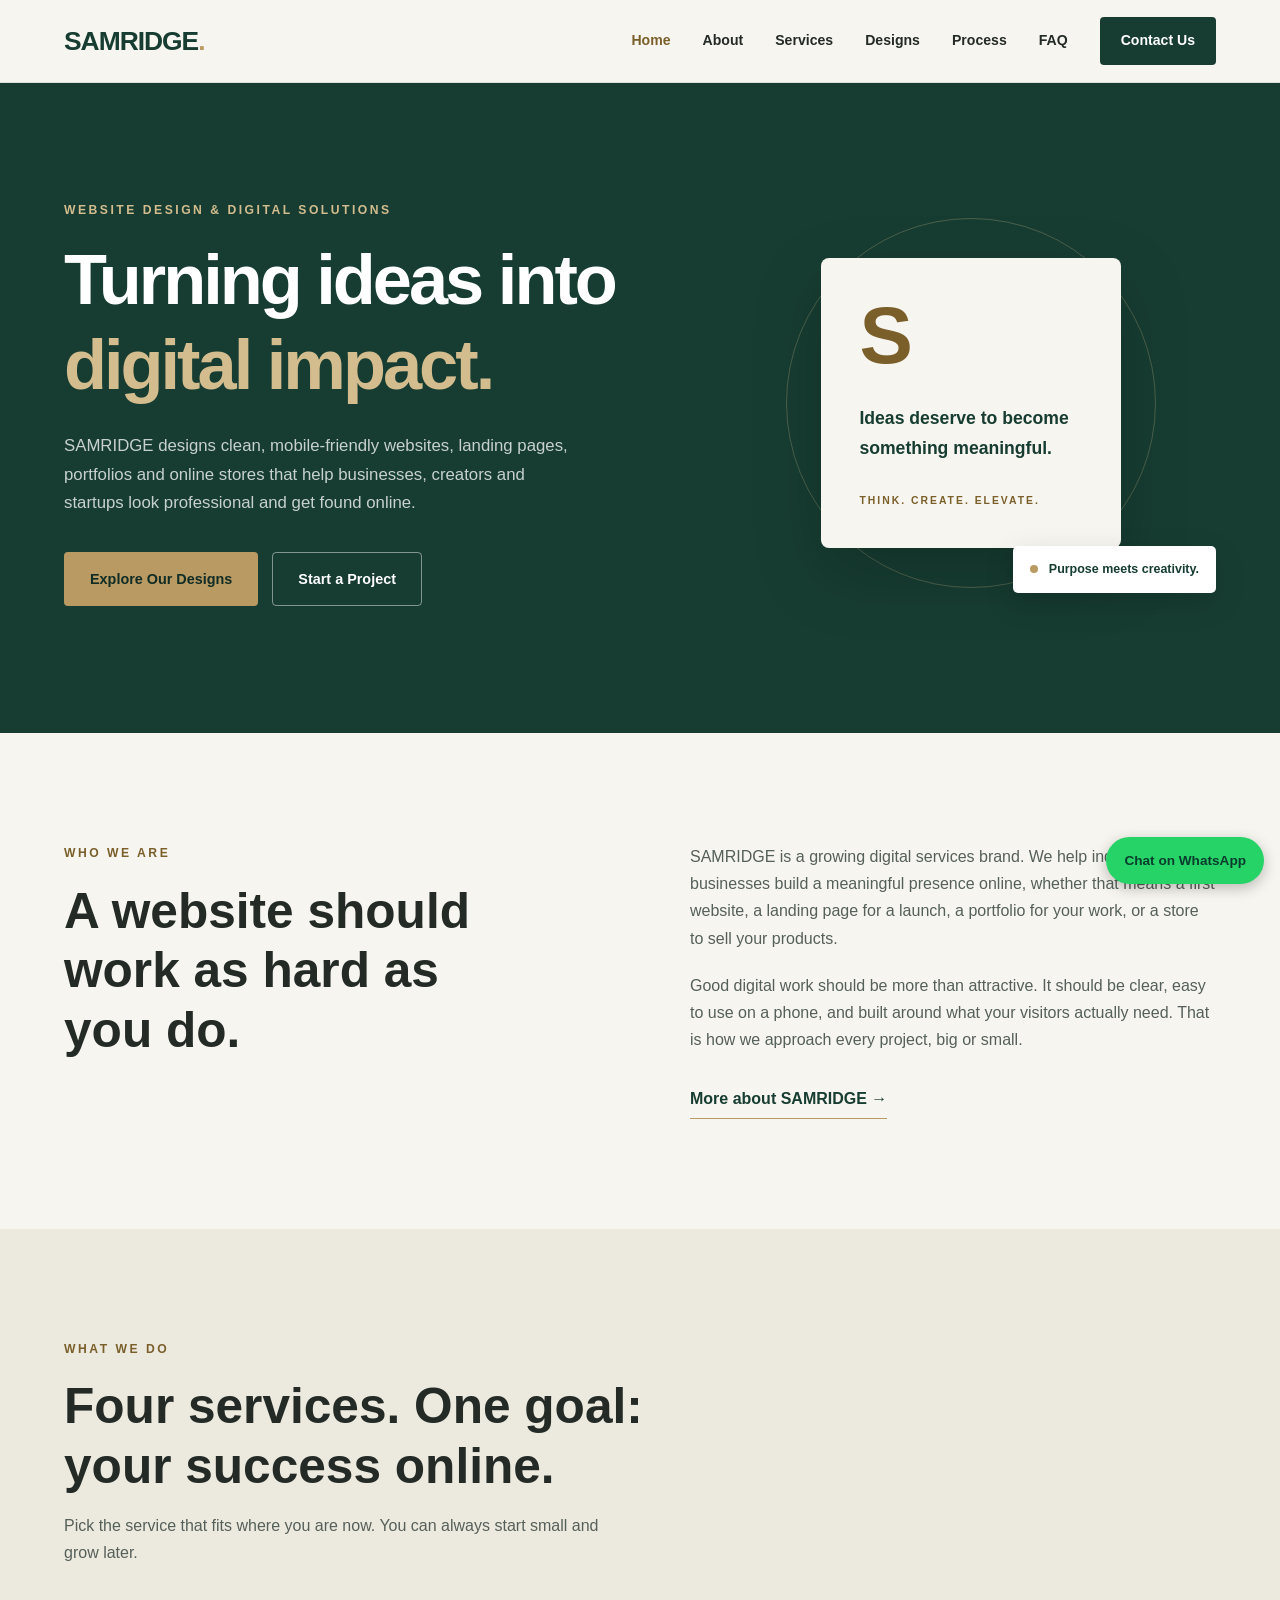
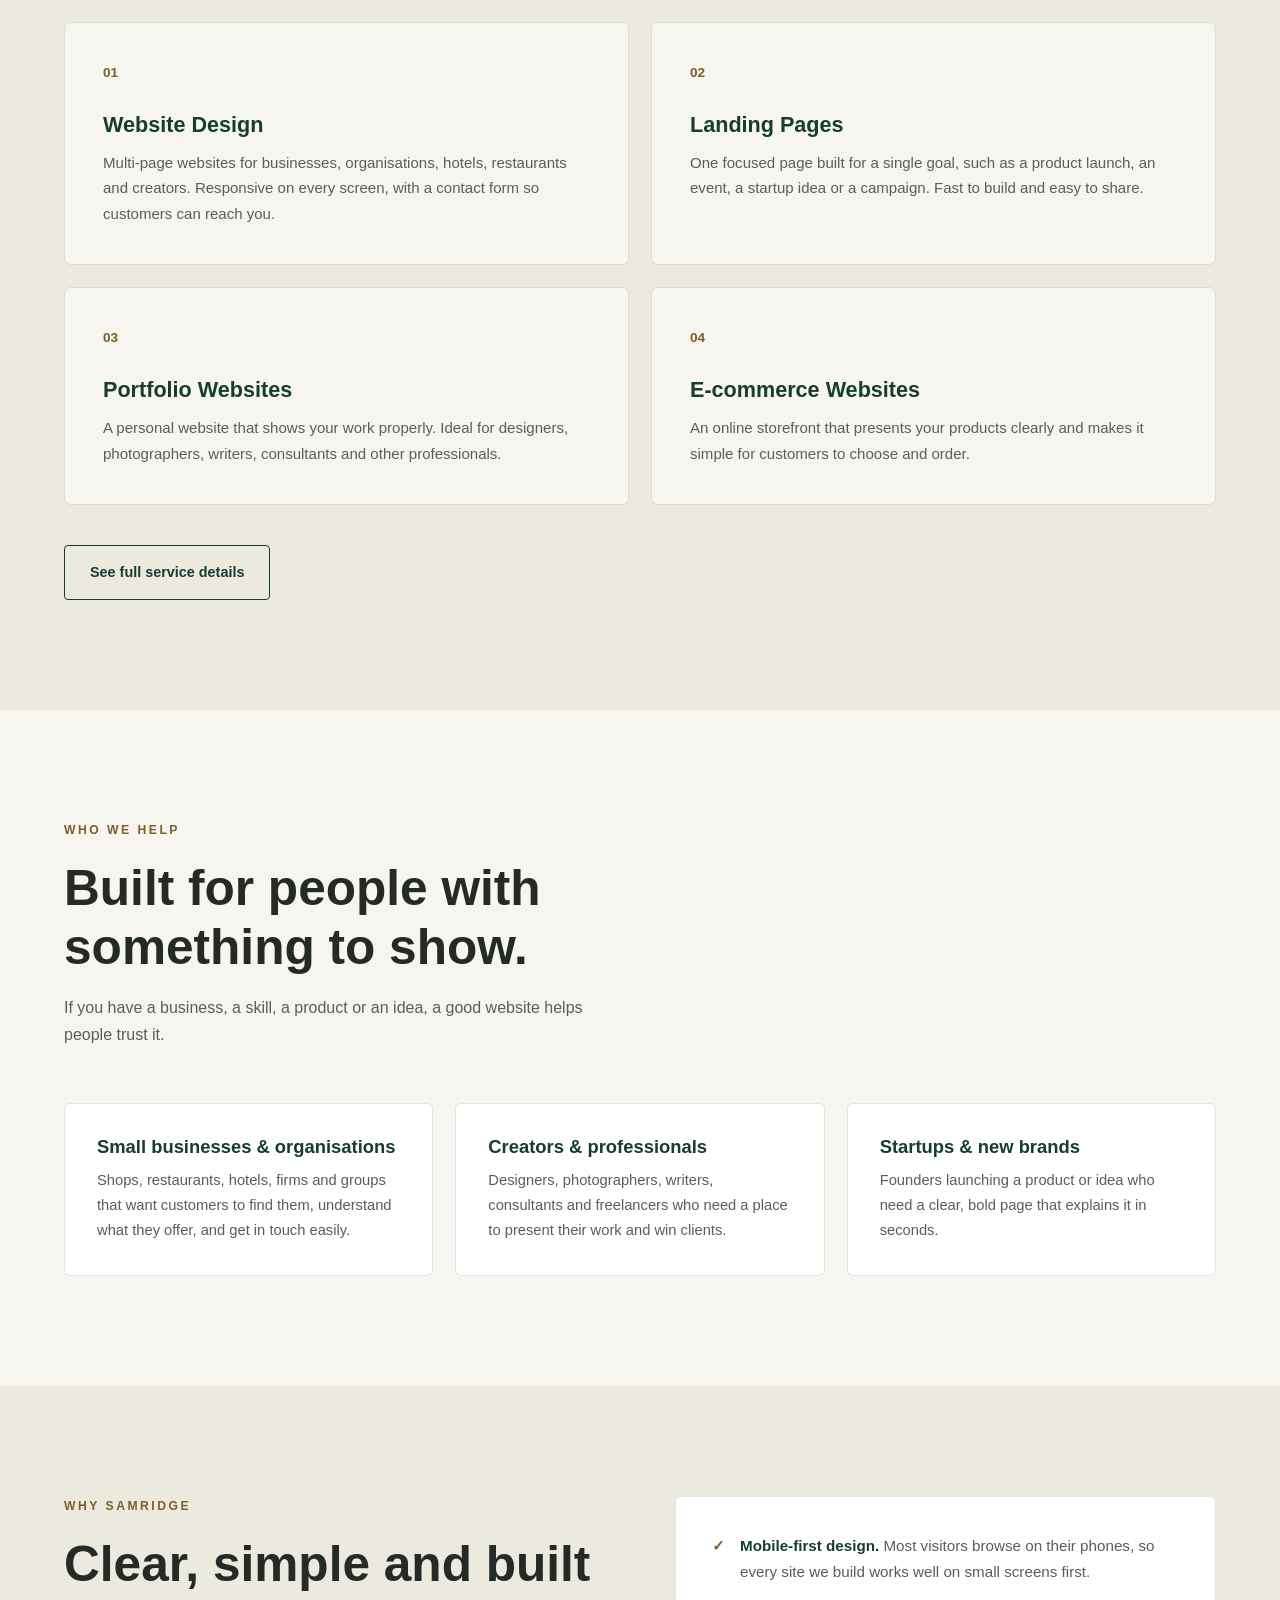
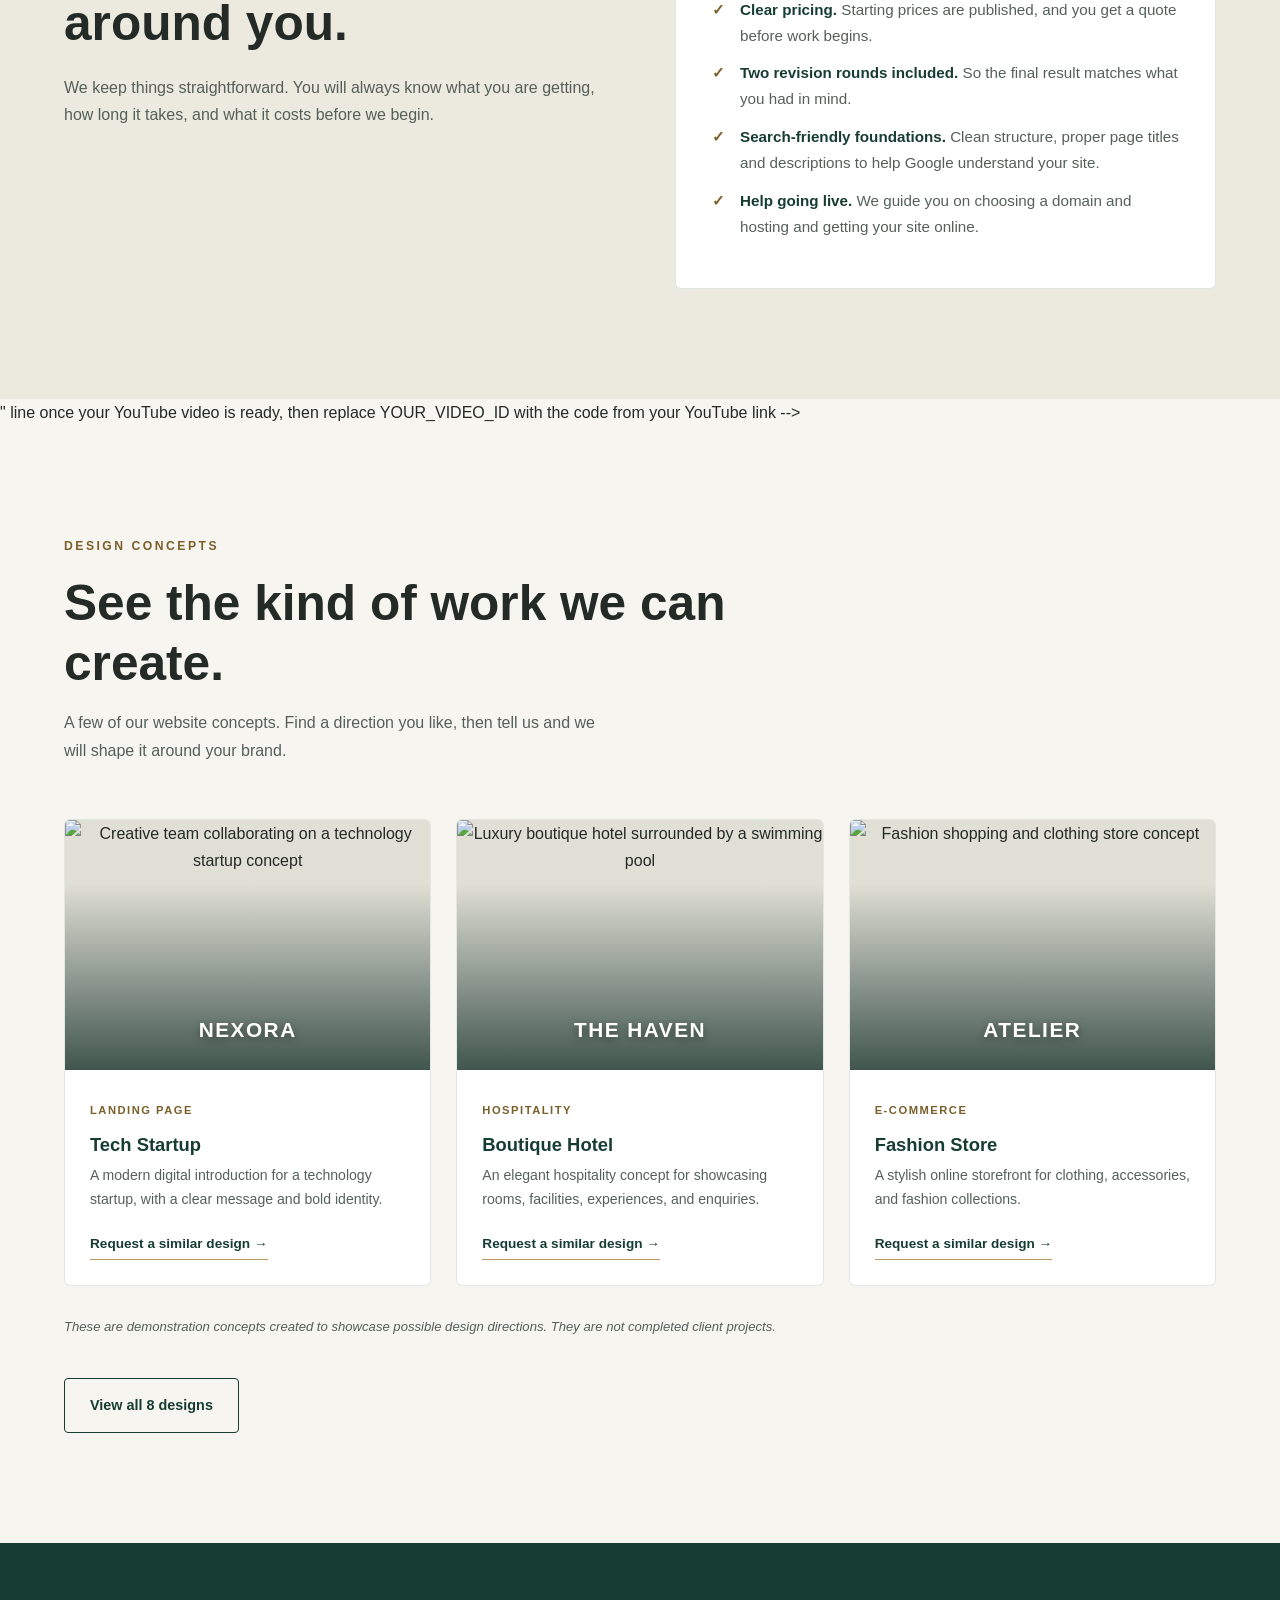
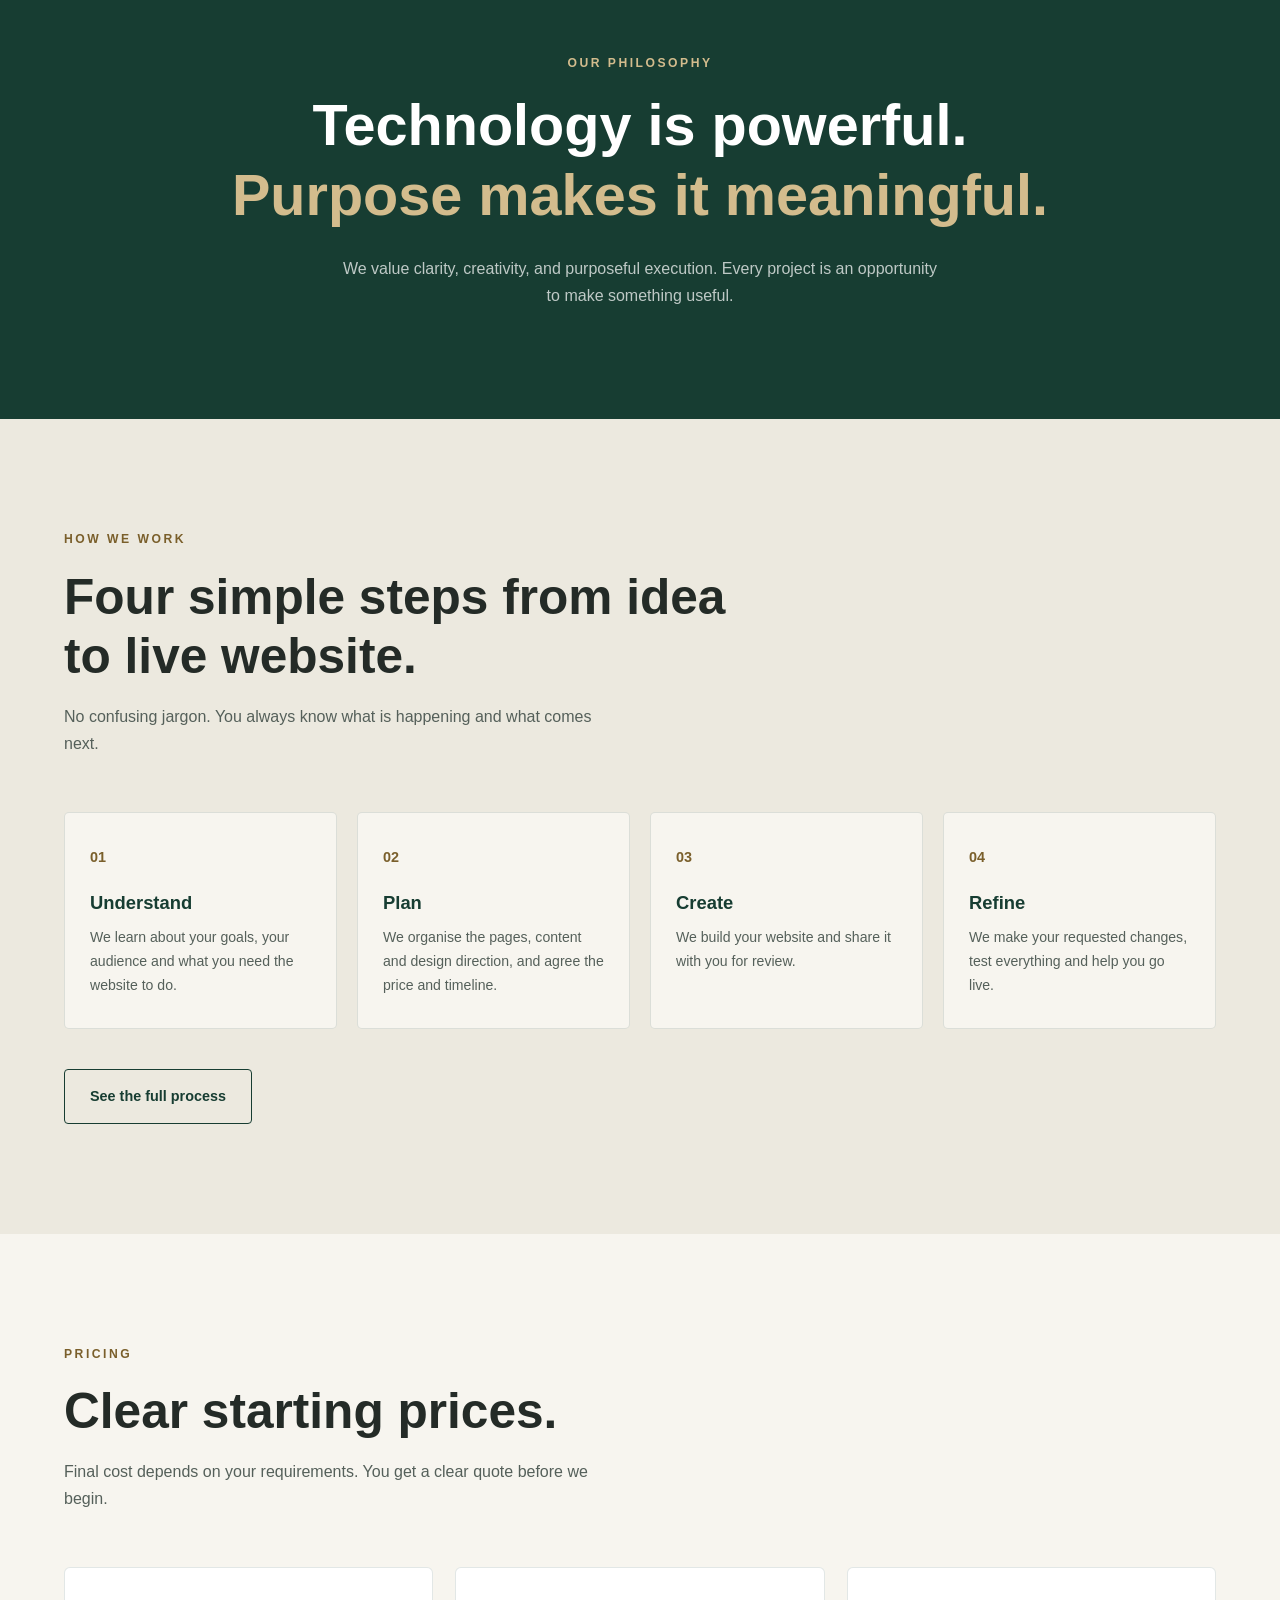
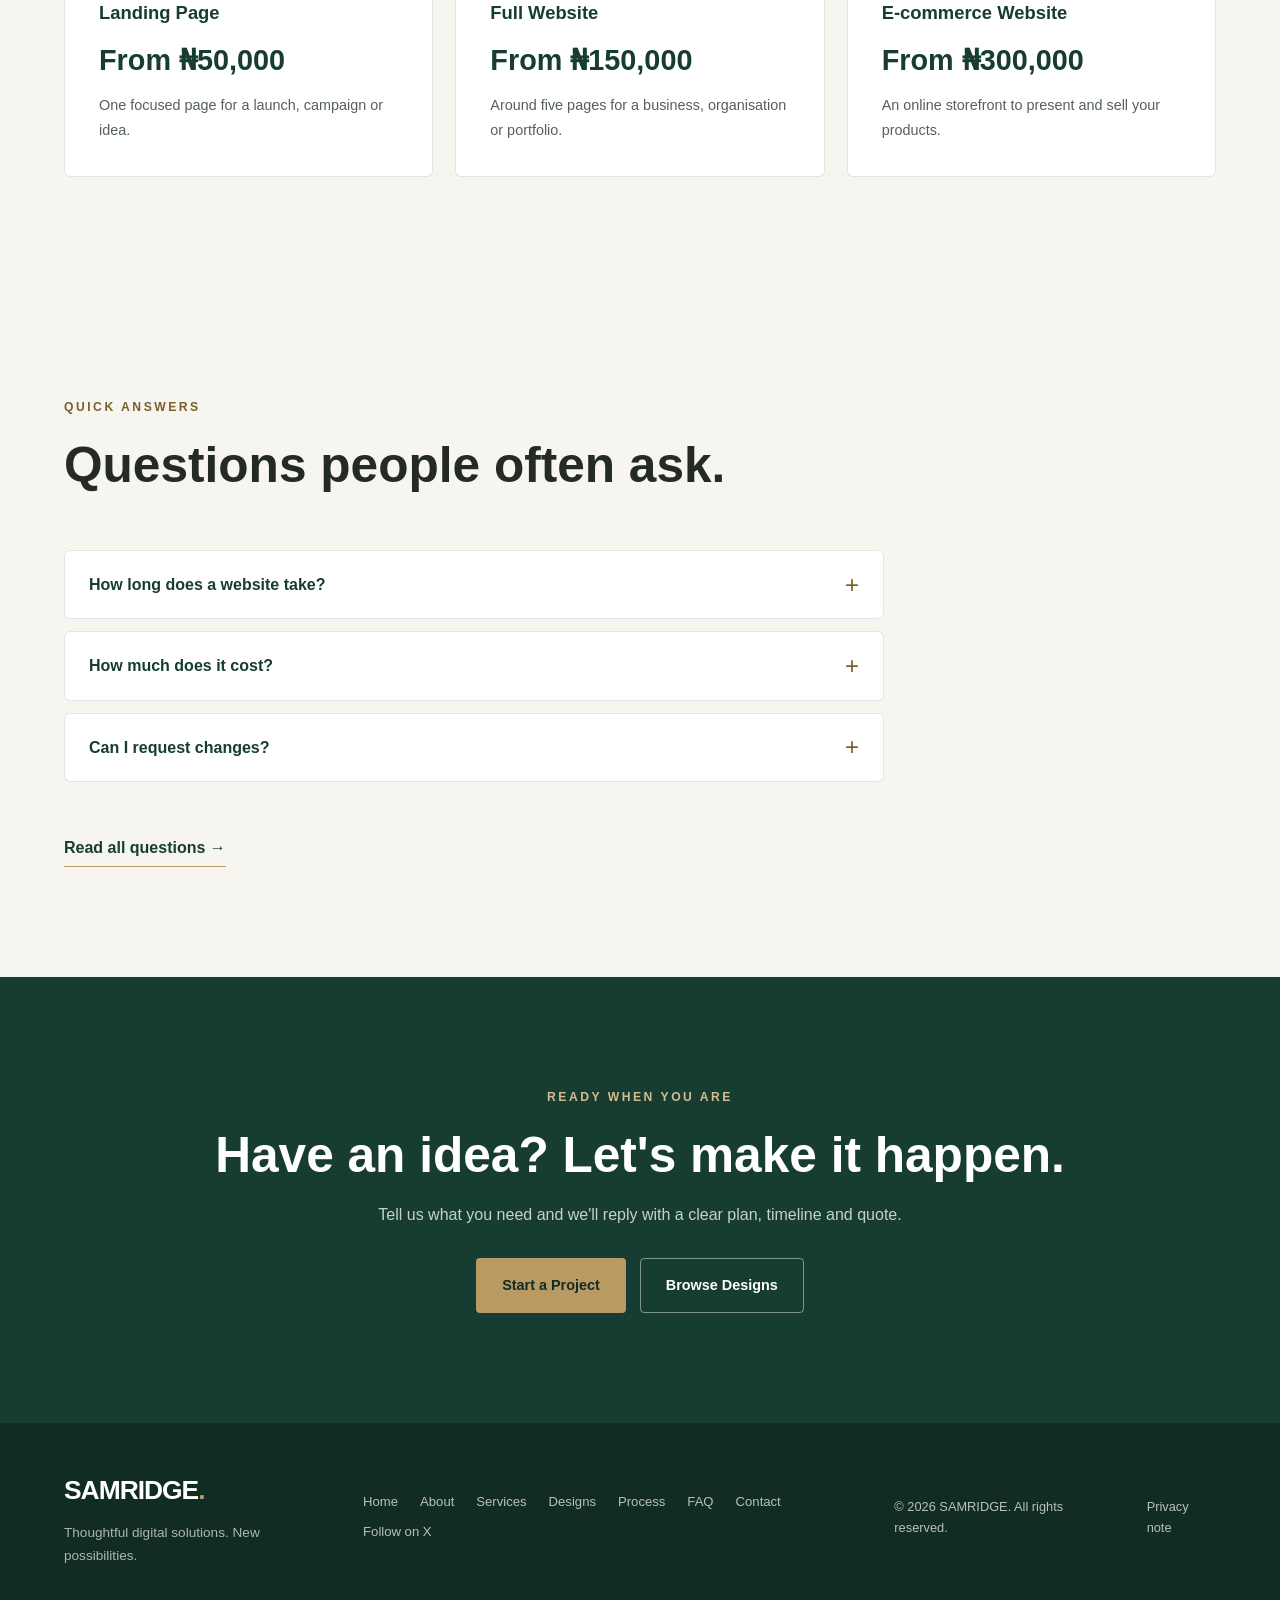
==== commit aefff15c: "Update index.html" ====
--- a/index.html
+++ b/index.html
@@ -30,6 +30,7 @@
       "name": "SAMRIDGE",
       "url": "https://samah-076.github.io/samridge-website/",
       "email": "contact.samridge@gmail.com",
+        "sameAs": ["https://x.com/samridge_"],
       "description": "Website design, landing pages, portfolio websites and e-commerce websites."
     }
     </script>
--- a/style.css
+++ b/style.css
@@ -1717,3 +1717,89 @@
     }
 
 }
+   /* =========================================
+   18. ACCESSIBILITY & CONTRAST FIXES
+========================================= */
+
+:root {
+    --gold-text: #7A5F2B;
+    --text-light: #55605A;
+}
+
+/* Gold text on light backgrounds */
+.eyebrow,
+.service-number,
+.process-card > span,
+.project-info > span,
+.step-number,
+.hero-card-symbol,
+.hero-card span,
+.check-list li::before,
+.faq-item summary::after,
+.nav-links a.active,
+.nav-links a:hover,
+.project-request:hover {
+    color: var(--gold-text);
+}
+
+/* Keep gold on dark green sections */
+.philosophy .eyebrow,
+.hero .eyebrow,
+.page-hero .eyebrow,
+.cta-banner .eyebrow {
+    color: var(--gold-light);
+}
+
+/* WhatsApp button: readable text */
+.whatsapp-float {
+    background: #25D366;
+    color: #0B3D2E;
+}
+
+/* Keyboard focus outlines */
+a:focus-visible,
+button:focus-visible,
+summary:focus-visible,
+input:focus-visible,
+select:focus-visible,
+textarea:focus-visible {
+    outline: 3px solid var(--primary);
+    outline-offset: 3px;
+}
+
+.hero a:focus-visible,
+.page-hero a:focus-visible,
+.cta-banner a:focus-visible,
+.footer a:focus-visible {
+    outline-color: var(--gold-light);
+}
+
+/* Legal pages (privacy, terms) */
+.legal {
+    max-width: 820px;
+}
+
+.legal h2 {
+    font-size: 1.35rem;
+    color: var(--primary);
+    margin: 38px 0 12px;
+}
+
+.legal p {
+    margin-bottom: 14px;
+}
+
+.legal ul {
+    margin: 0 0 16px 22px;
+}
+
+.legal li {
+    margin-bottom: 8px;
+    color: var(--text-light);
+}
+
+.legal a {
+    color: var(--primary);
+    text-decoration: underline;
+}
+   
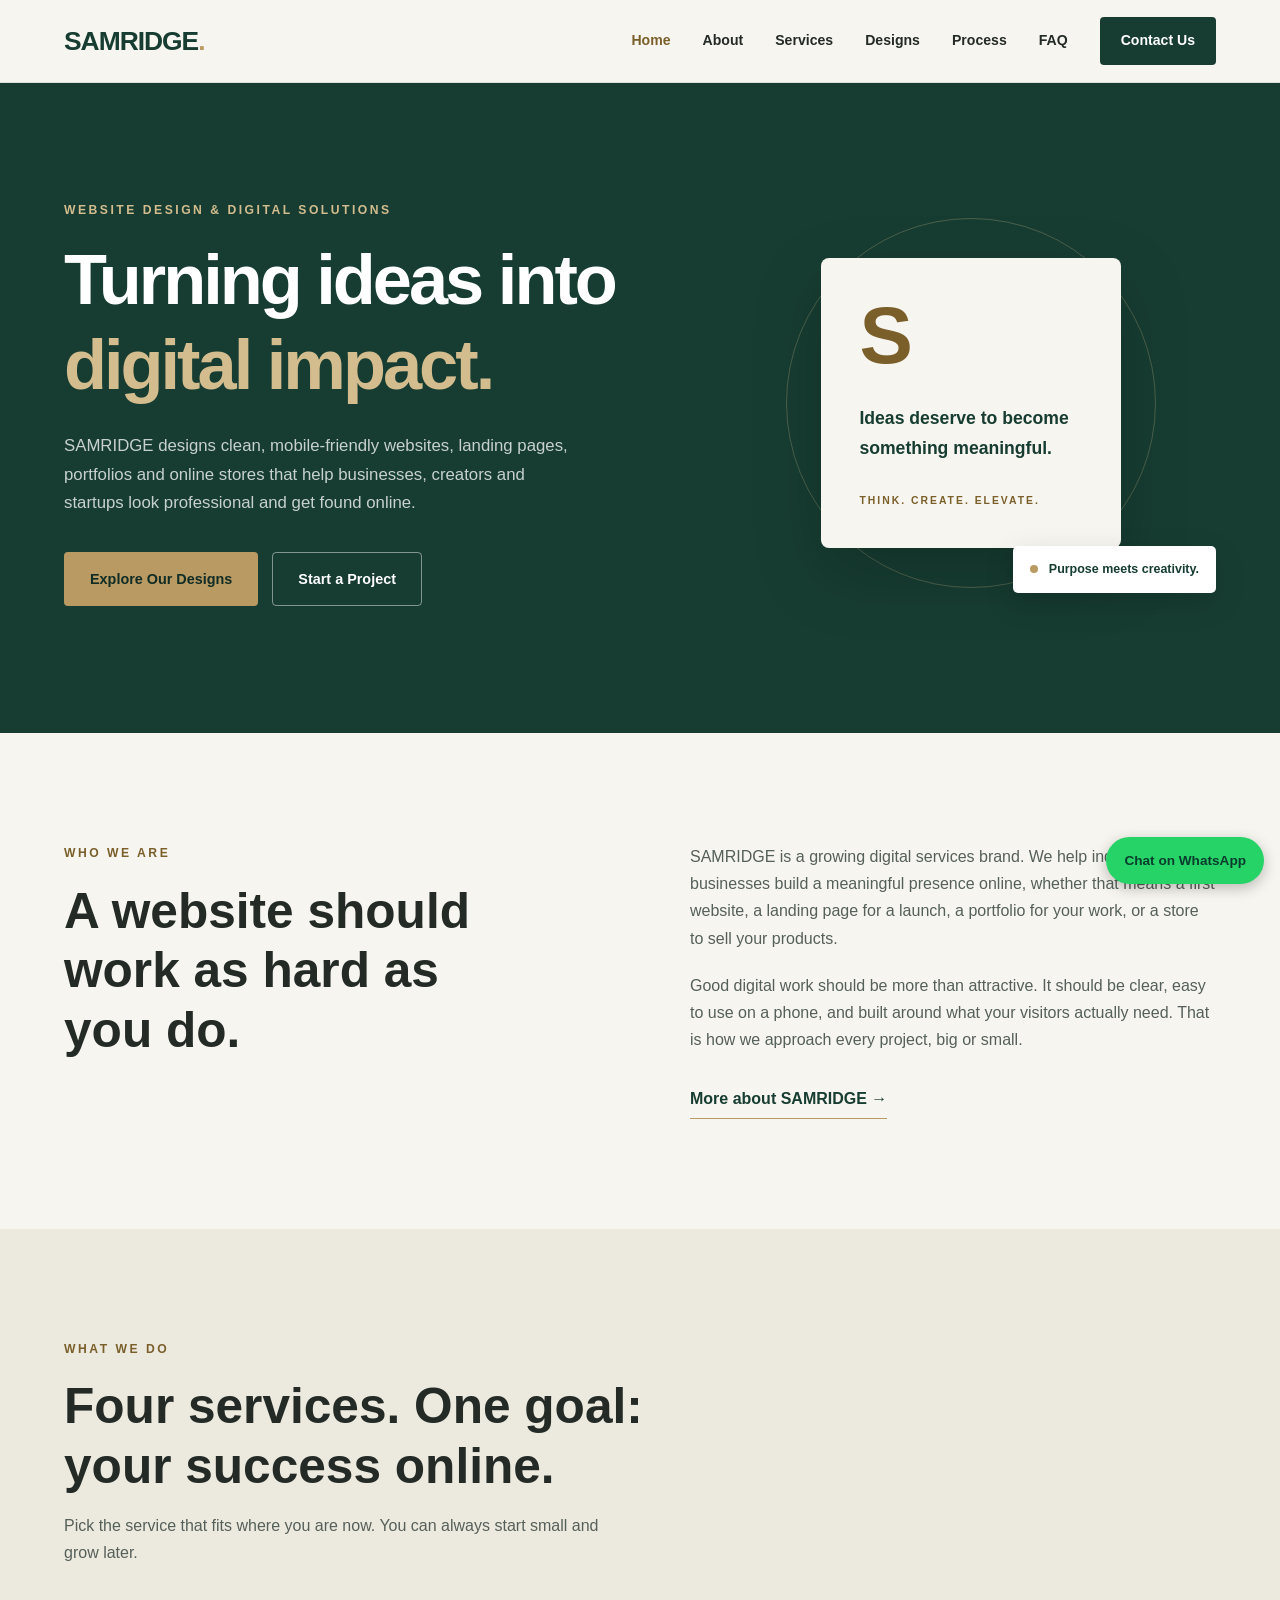
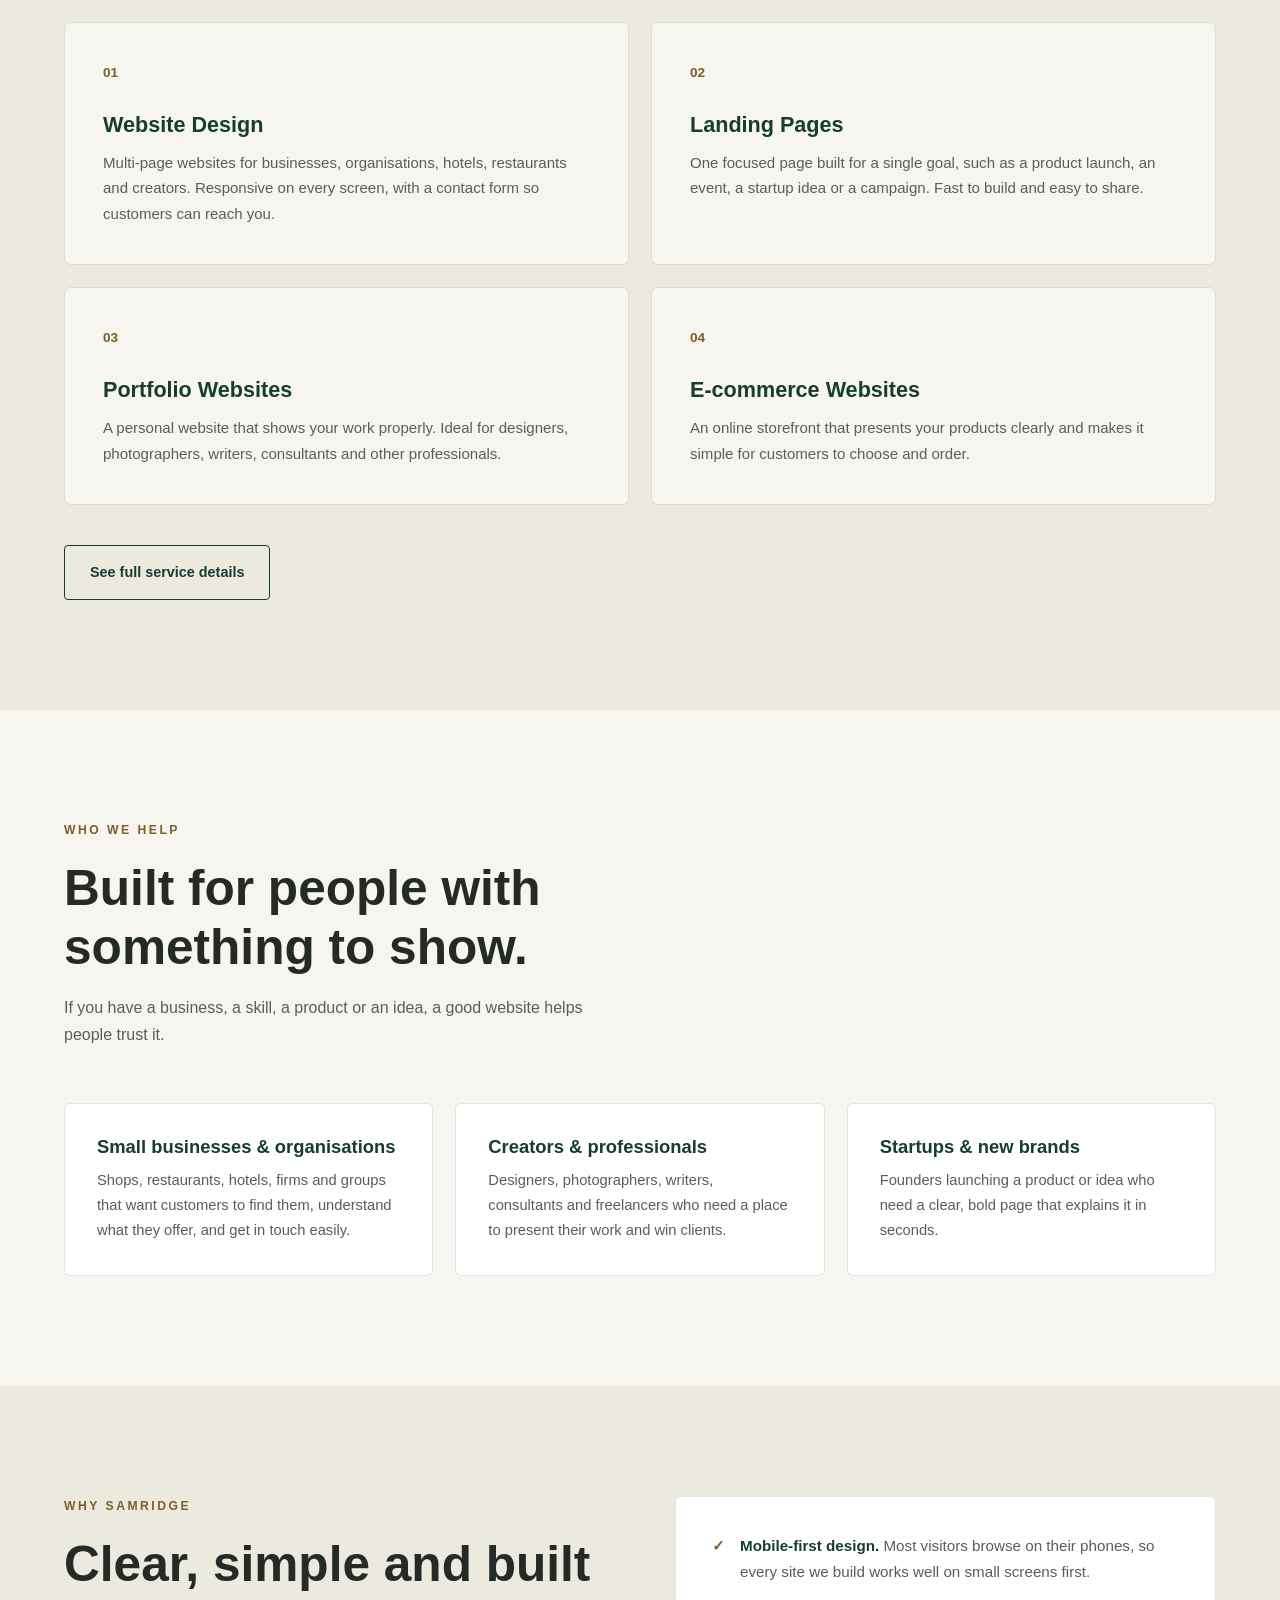
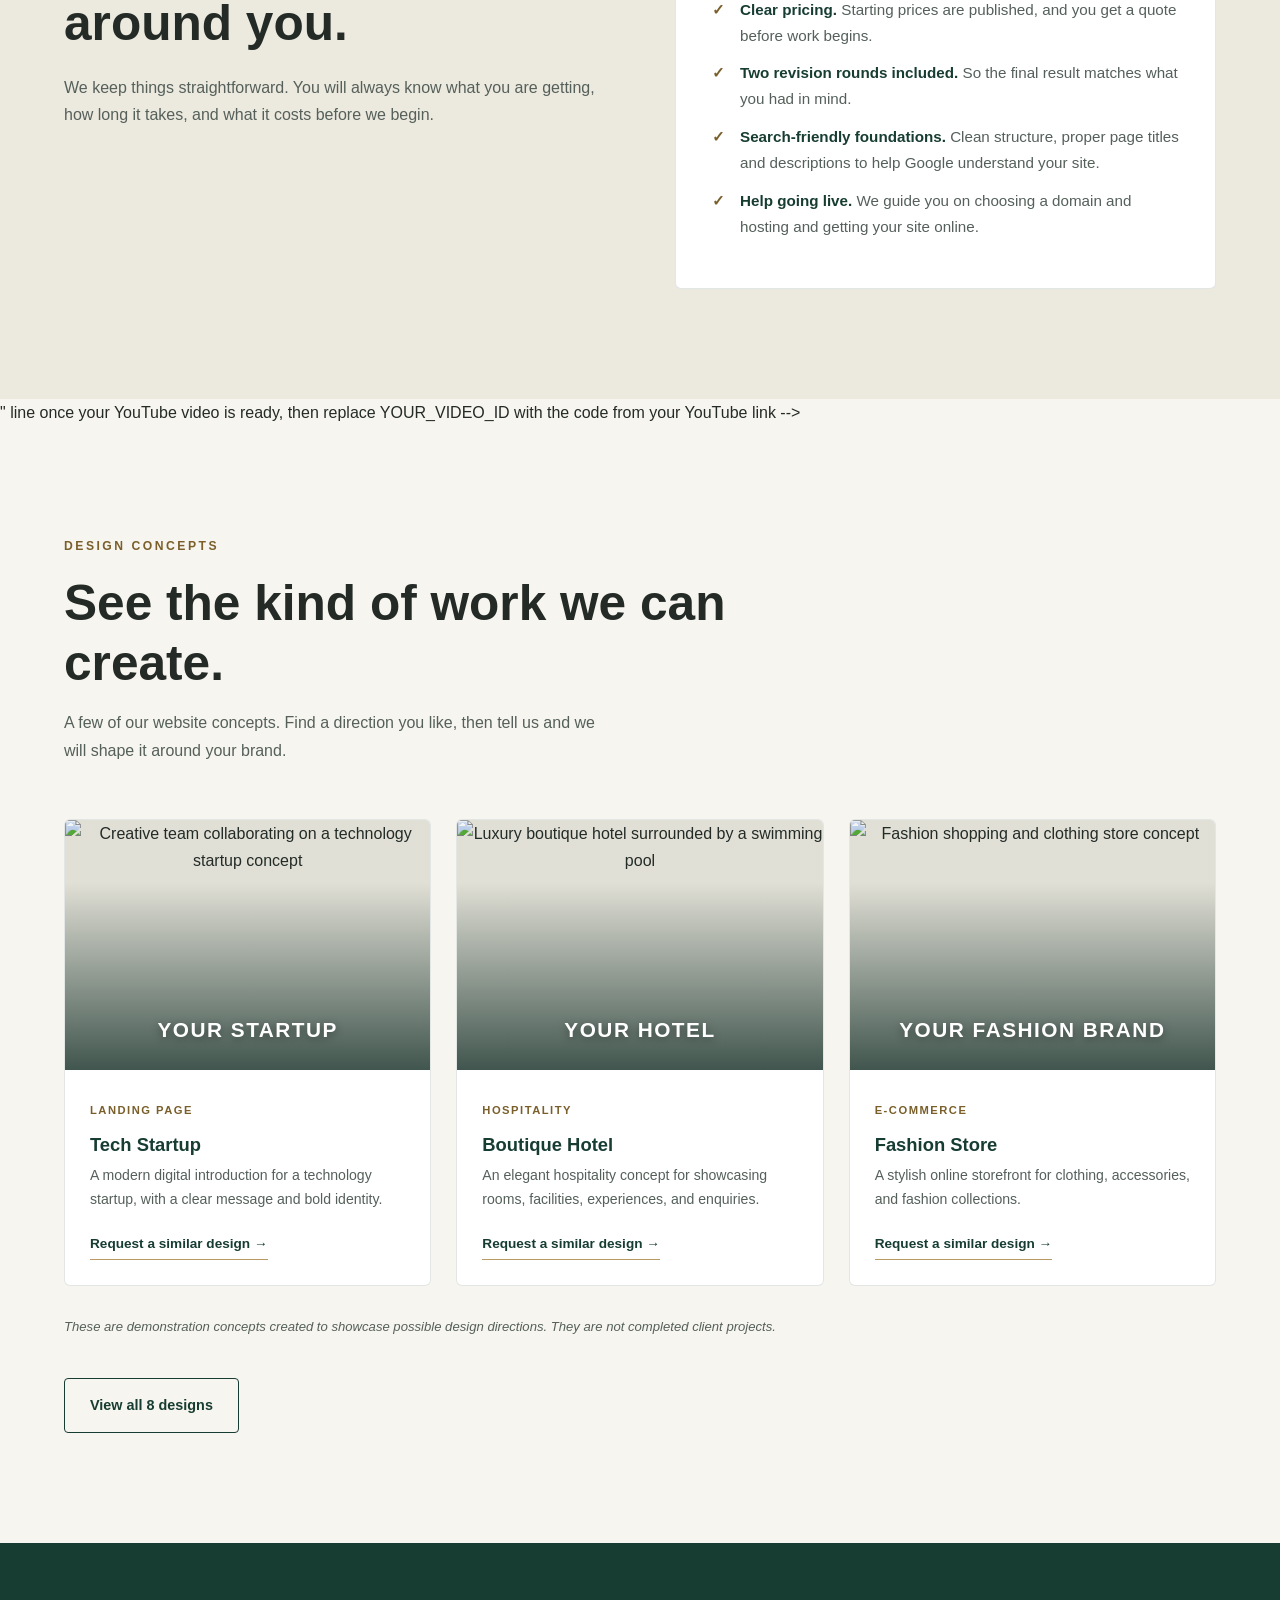
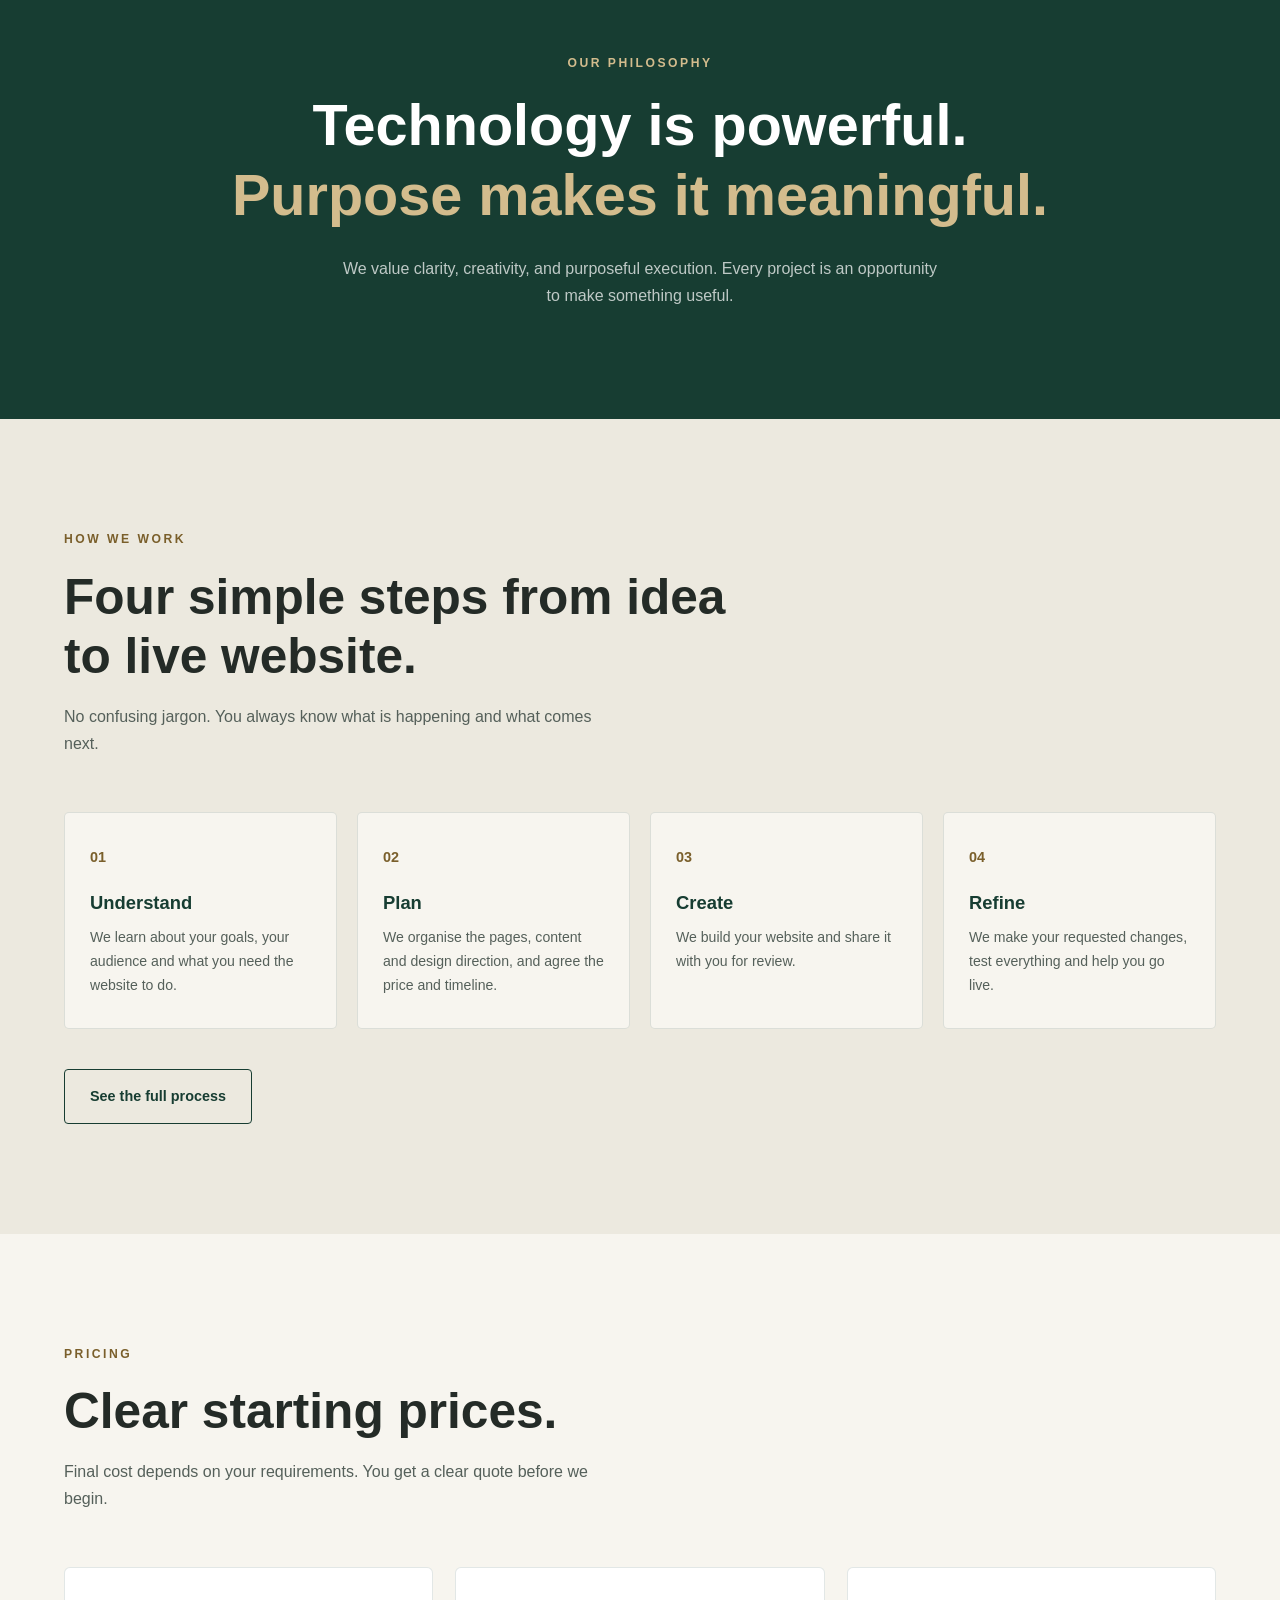
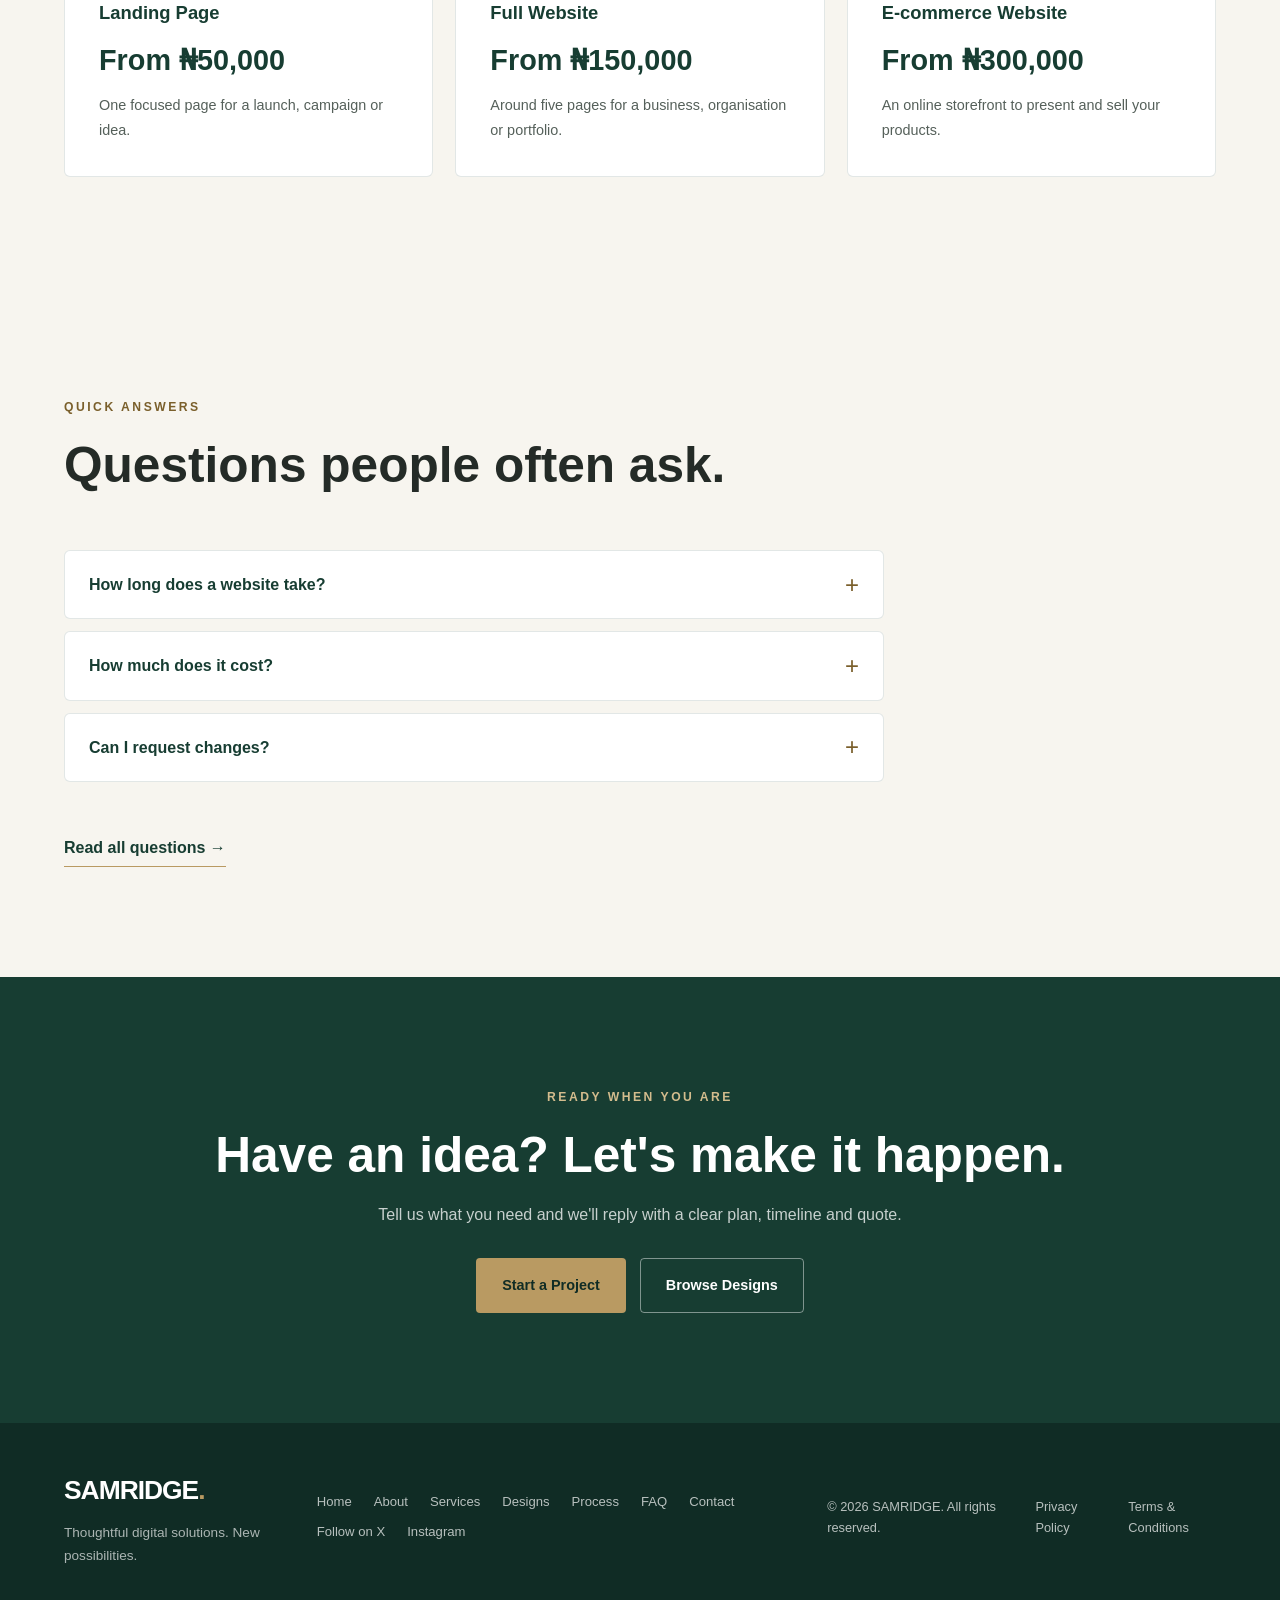
==== commit c7e82850: "Update index.html" ====
--- a/index.html
+++ b/index.html
@@ -30,7 +30,7 @@
       "name": "SAMRIDGE",
       "url": "https://samah-076.github.io/samridge-website/",
       "email": "contact.samridge@gmail.com",
-        "sameAs": ["https://x.com/samridge_"],
+      "sameAs": ["https://x.com/samridge_"],
       "description": "Website design, landing pages, portfolio websites and e-commerce websites."
     }
     </script>
@@ -322,7 +322,7 @@
                                 src="https://images.unsplash.com/photo-1521737711867-e3b97375f902?auto=format&fit=crop&w=1000&q=85"
                                 alt="Creative team collaborating on a technology startup concept"
                                 loading="lazy" decoding="async">
-                            <span class="project-image-label">NEXORA</span>
+                            <span class="project-image-label">YOUR STARTUP</span>
                         </div>
                         <div class="project-info">
                             <span>LANDING PAGE</span>
@@ -338,7 +338,7 @@
                                 src="https://images.unsplash.com/photo-1566073771259-6a8506099945?auto=format&fit=crop&w=1000&q=85"
                                 alt="Luxury boutique hotel surrounded by a swimming pool"
                                 loading="lazy" decoding="async">
-                            <span class="project-image-label">THE HAVEN</span>
+                            <span class="project-image-label">YOUR HOTEL</span>
                         </div>
                         <div class="project-info">
                             <span>HOSPITALITY</span>
@@ -354,7 +354,7 @@
                                 src="https://images.unsplash.com/photo-1483985988355-763728e1935b?auto=format&fit=crop&w=1000&q=85"
                                 alt="Fashion shopping and clothing store concept"
                                 loading="lazy" decoding="async">
-                            <span class="project-image-label">ATELIER</span>
+                            <span class="project-image-label">YOUR FASHION BRAND</span>
                         </div>
                         <div class="project-info">
                             <span>E-COMMERCE</span>
@@ -555,7 +555,8 @@
 
             <div class="footer-bottom">
                 <p>© <span id="year"></span> SAMRIDGE. All rights reserved.</p>
-                <a href="contact.html#privacy">Privacy note</a>
+                <a href="privacy.html">Privacy Policy</a>
+                <a href="terms.html">Terms &amp; Conditions</a>
             </div>
 
         </div>
--- a/style.css
+++ b/style.css
@@ -1802,4 +1802,71 @@
     color: var(--primary);
     text-decoration: underline;
 }
+
+
+
+/* =========================================
+   19. SKIP LINK & FORM MESSAGES
+========================================= */
+
+.skip-link {
+    position: absolute;
+    left: 16px;
+    top: -100px;
+    z-index: 2000;
+    background: var(--primary);
+    color: var(--white);
+    padding: 12px 18px;
+    border-radius: 4px;
+    font-weight: 700;
+}
+
+.skip-link:focus {
+    top: 16px;
+    outline: 3px solid var(--gold-light);
+}
+
+main:focus {
+    outline: none;
+}
+
+.form-status {
+    display: none;
+    padding: 14px 16px;
+    border-radius: 4px;
+    font-size: 0.9rem;
+    line-height: 1.6;
+}
+
+.form-status:focus {
+    outline: none;
+}
+
+.form-status.success,
+.form-status.error {
+    display: block;
+}
+
+.form-status.success {
+    background: #E4F0EA;
+    color: #14392D;
+    border: 1px solid #9CC4B1;
+}
+
+.form-status.error {
+    background: #FBE9E9;
+    color: #7A1F1F;
+    border: 1px solid #E0A8A8;
+}
+
+.form-status a {
+    color: inherit;
+    text-decoration: underline;
+    font-weight: 700;
+}
+
+.form-button:disabled {
+    opacity: 0.7;
+    cursor: not-allowed;
+}
    
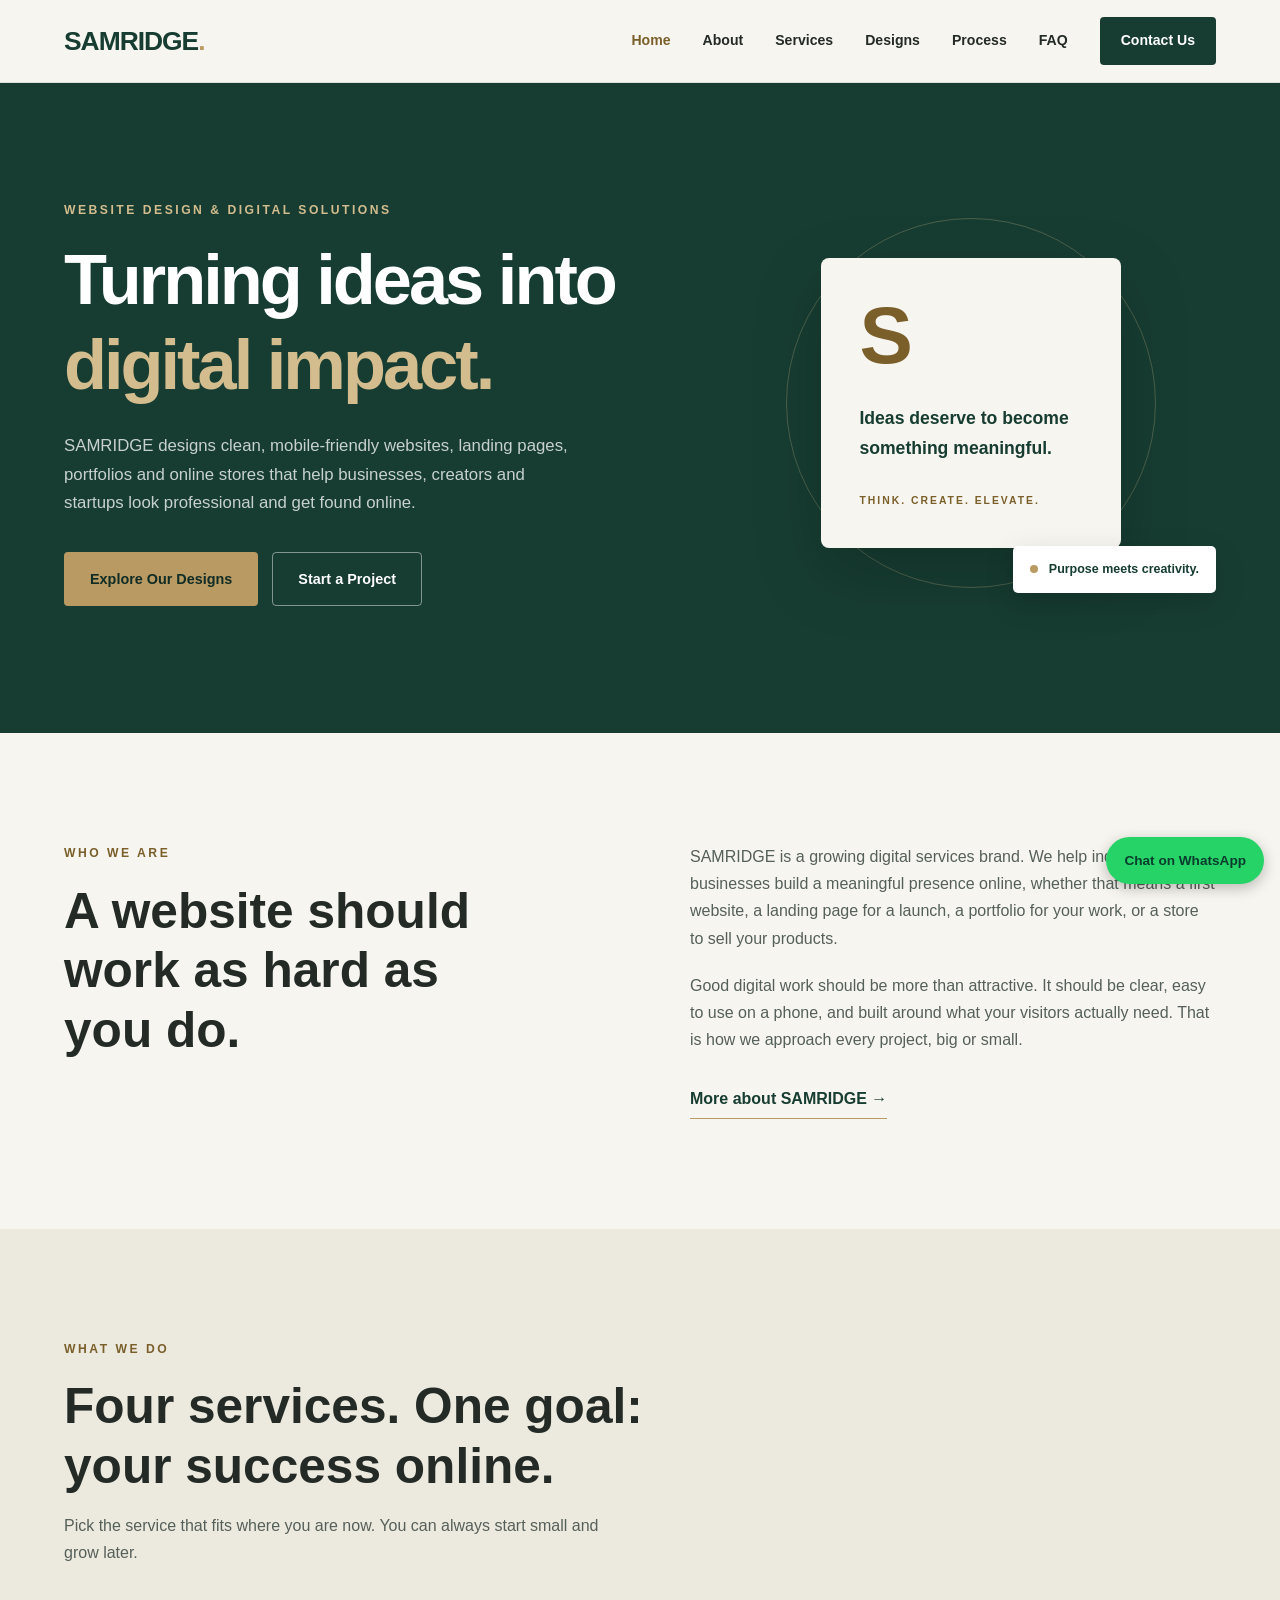
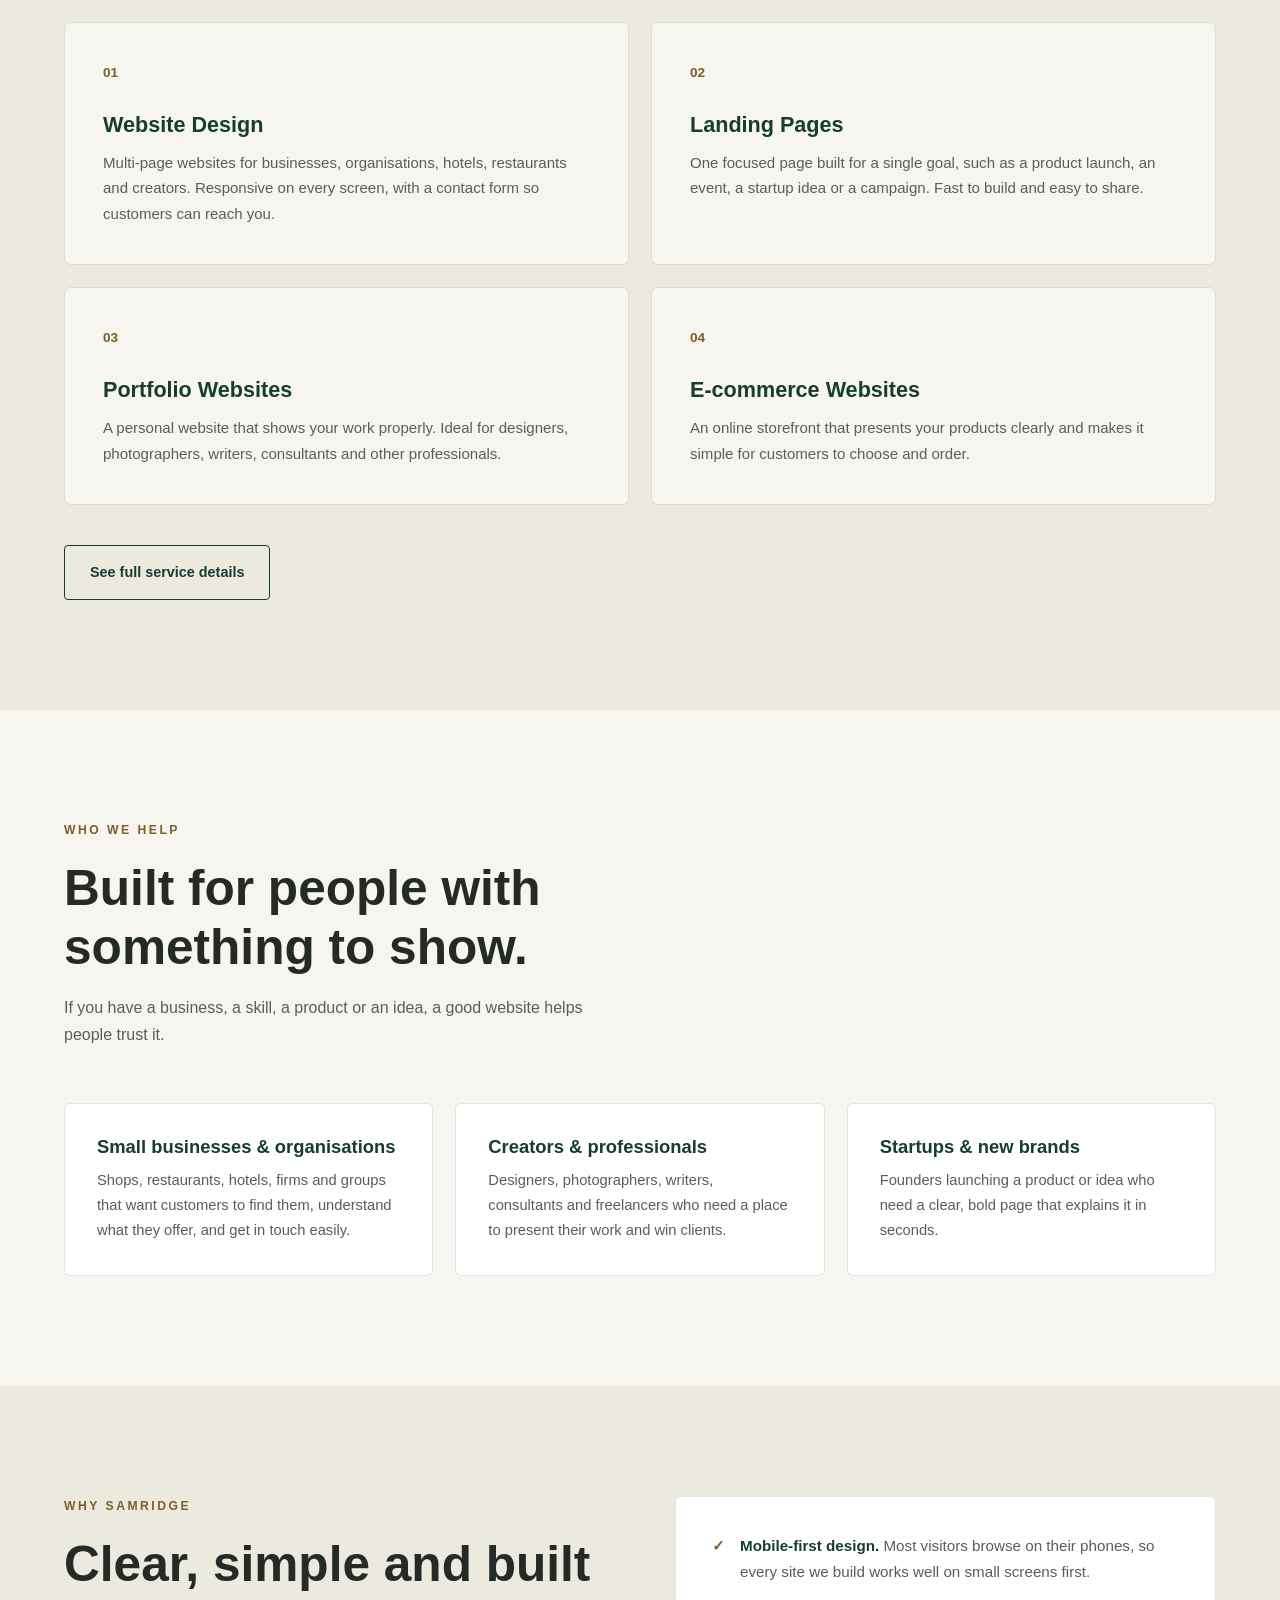
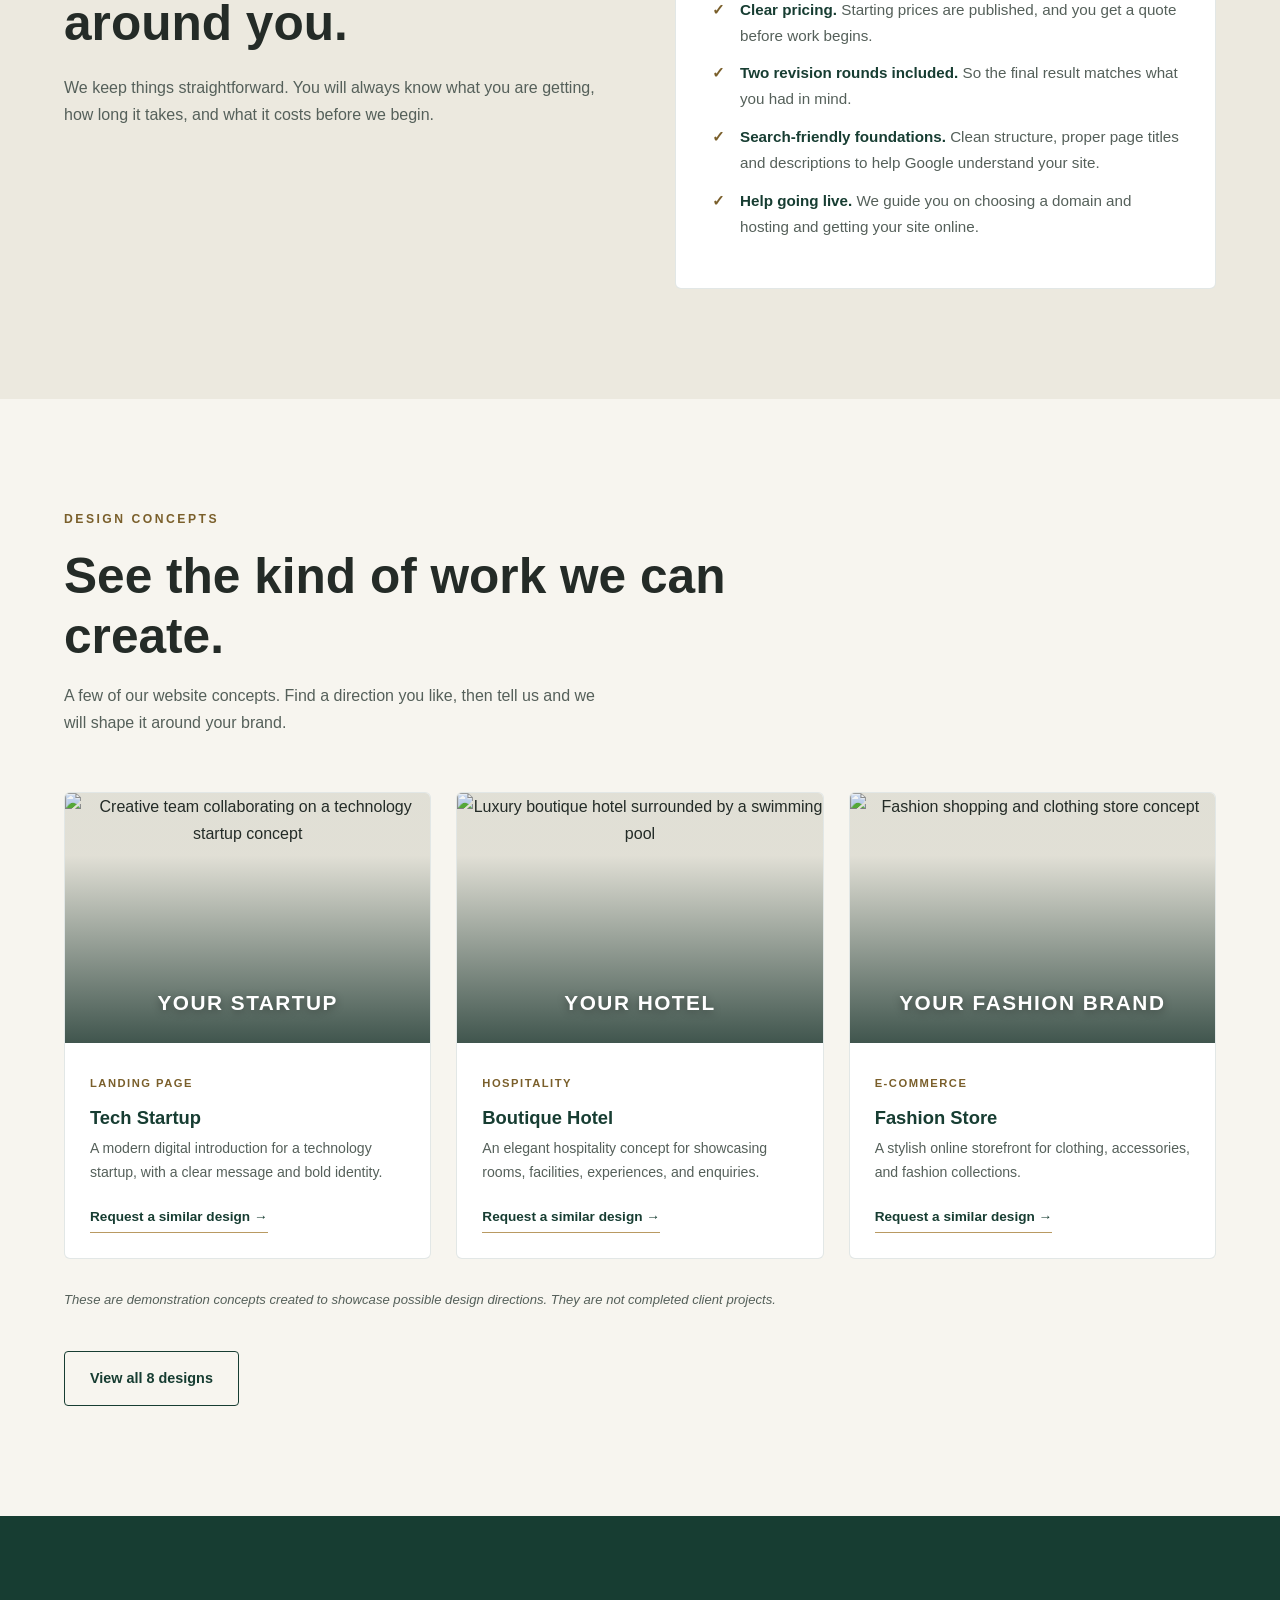
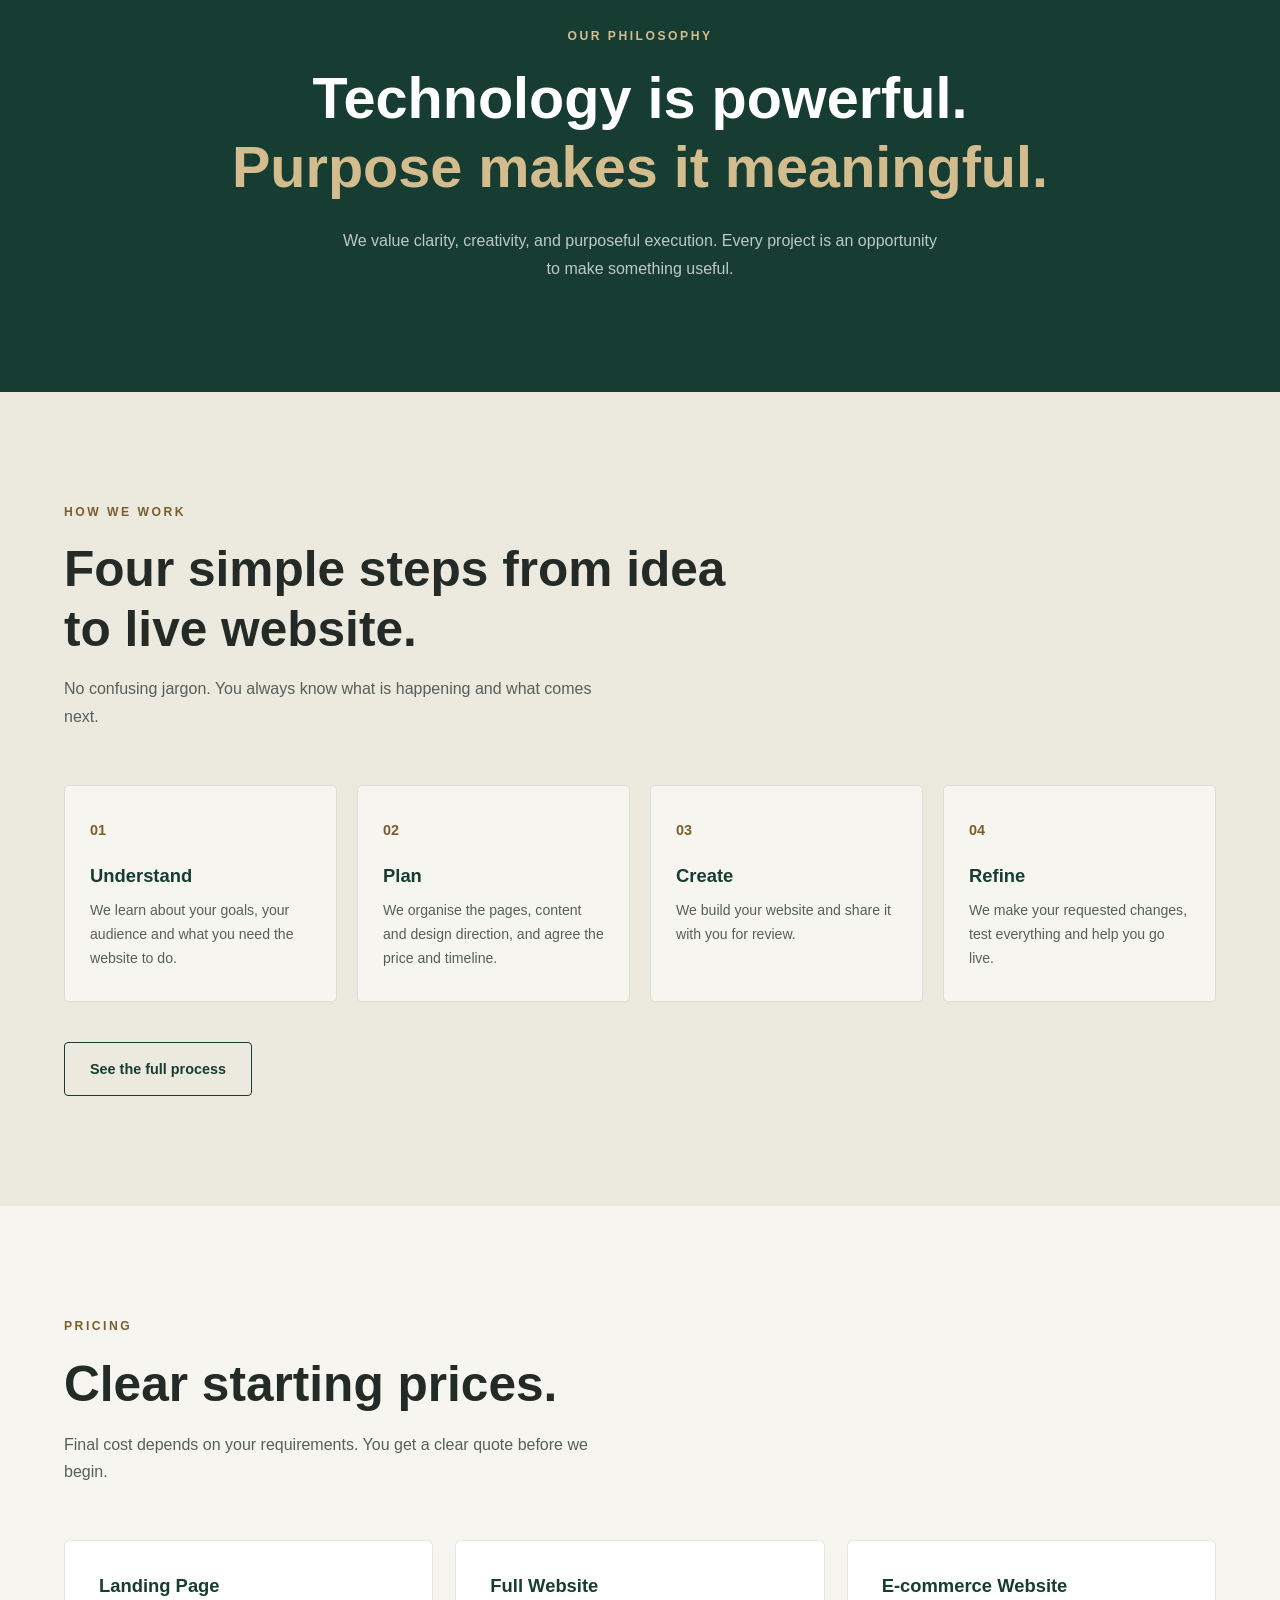
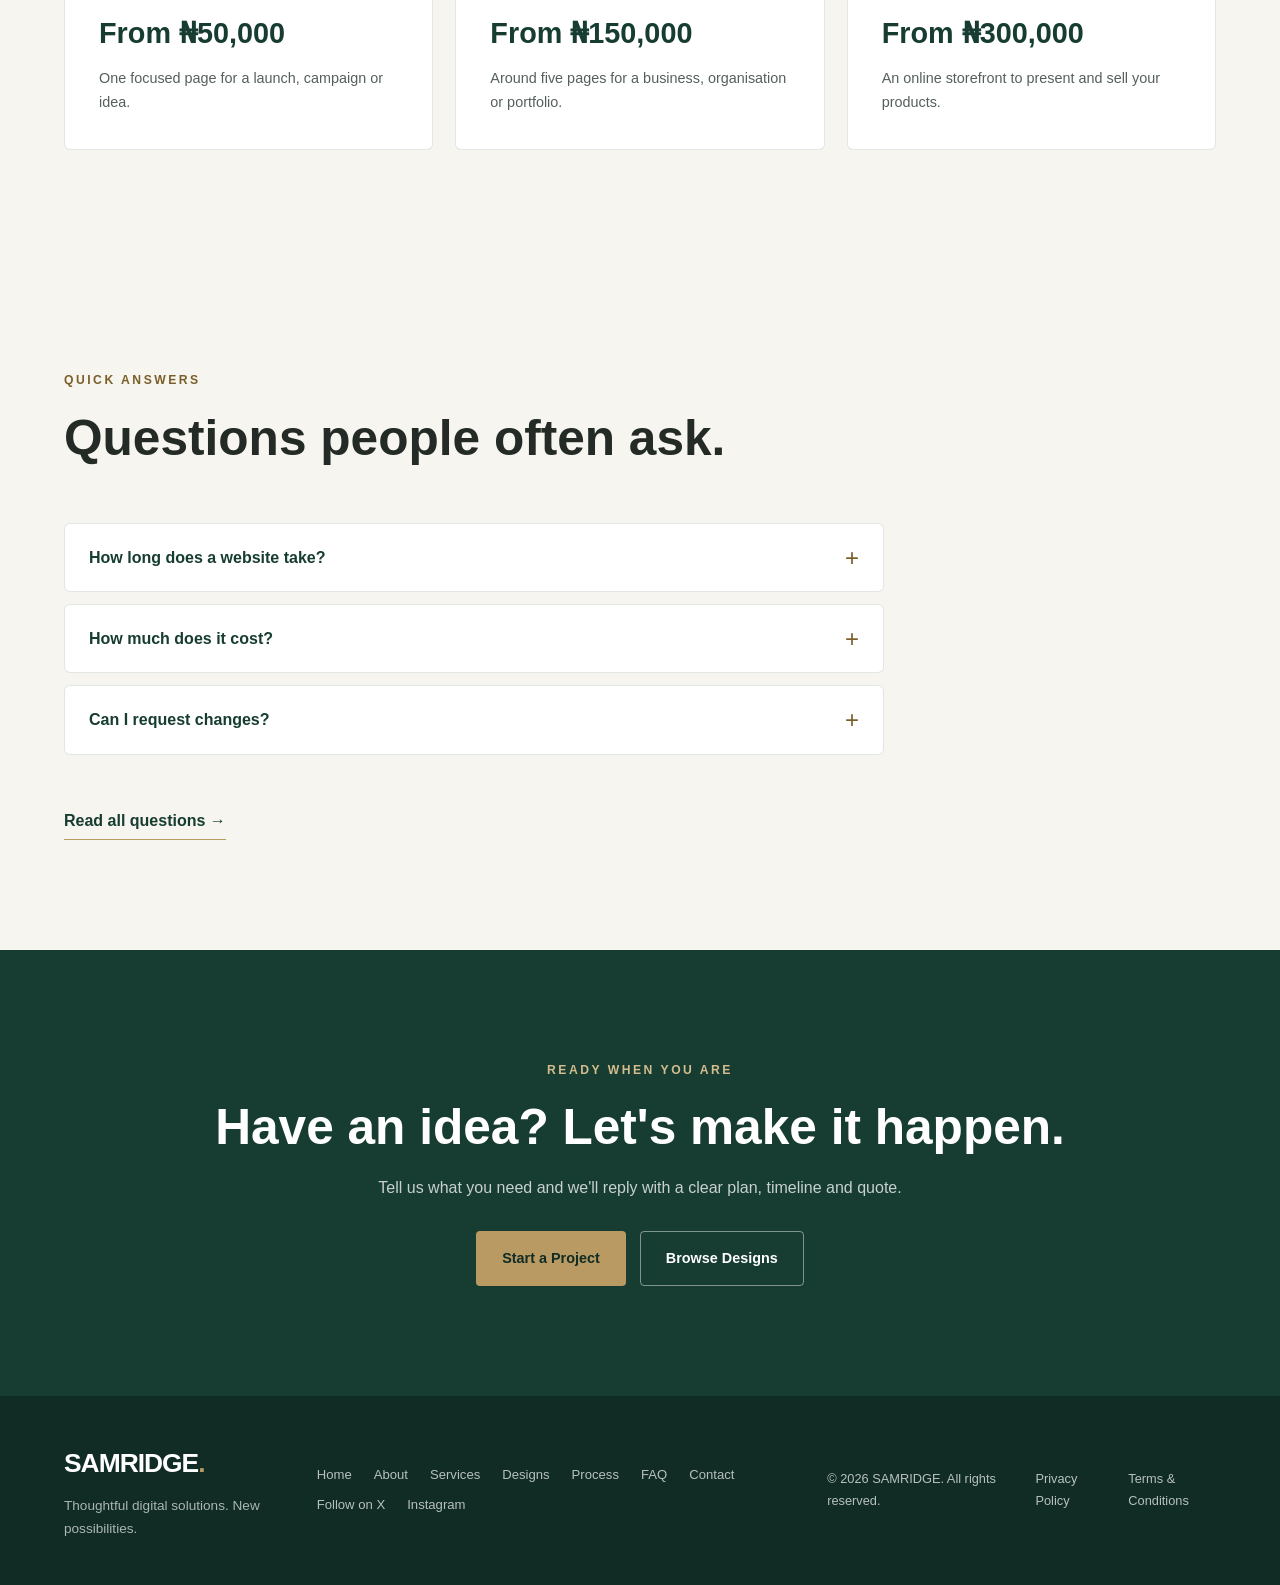
==== commit 125d45e2: "Update index.html" ====
--- a/index.html
+++ b/index.html
@@ -268,37 +268,6 @@
 
             </div>
         </section>
-
-
-        <!-- VIDEO: remove the "<!--" line and the "-->" line once your YouTube video is ready,
-             then replace YOUR_VIDEO_ID with the code from your YouTube link -->
-        <!--
-        <section class="section-padding bg-light" id="how-it-works">
-            <div class="container">
-
-                <div class="section-heading">
-                    <p class="eyebrow">SEE HOW IT WORKS</p>
-                    <h2>How SAMRIDGE works in under two minutes.</h2>
-                    <p>
-                        Watch how to pick a design, send your enquiry and get your
-                        website live.
-                    </p>
-                </div>
-
-                <div class="video-wrap">
-                    <iframe
-                        src="https://www.youtube-nocookie.com/embed/YOUR_VIDEO_ID"
-                        title="How SAMRIDGE works"
-                        loading="lazy"
-                        allow="accelerometer; clipboard-write; encrypted-media; gyroscope; picture-in-picture"
-                        referrerpolicy="strict-origin-when-cross-origin"
-                        allowfullscreen>
-                    </iframe>
-                </div>
-
-            </div>
-        </section>
-        -->
 
 
         <!-- DESIGNS PREVIEW -->
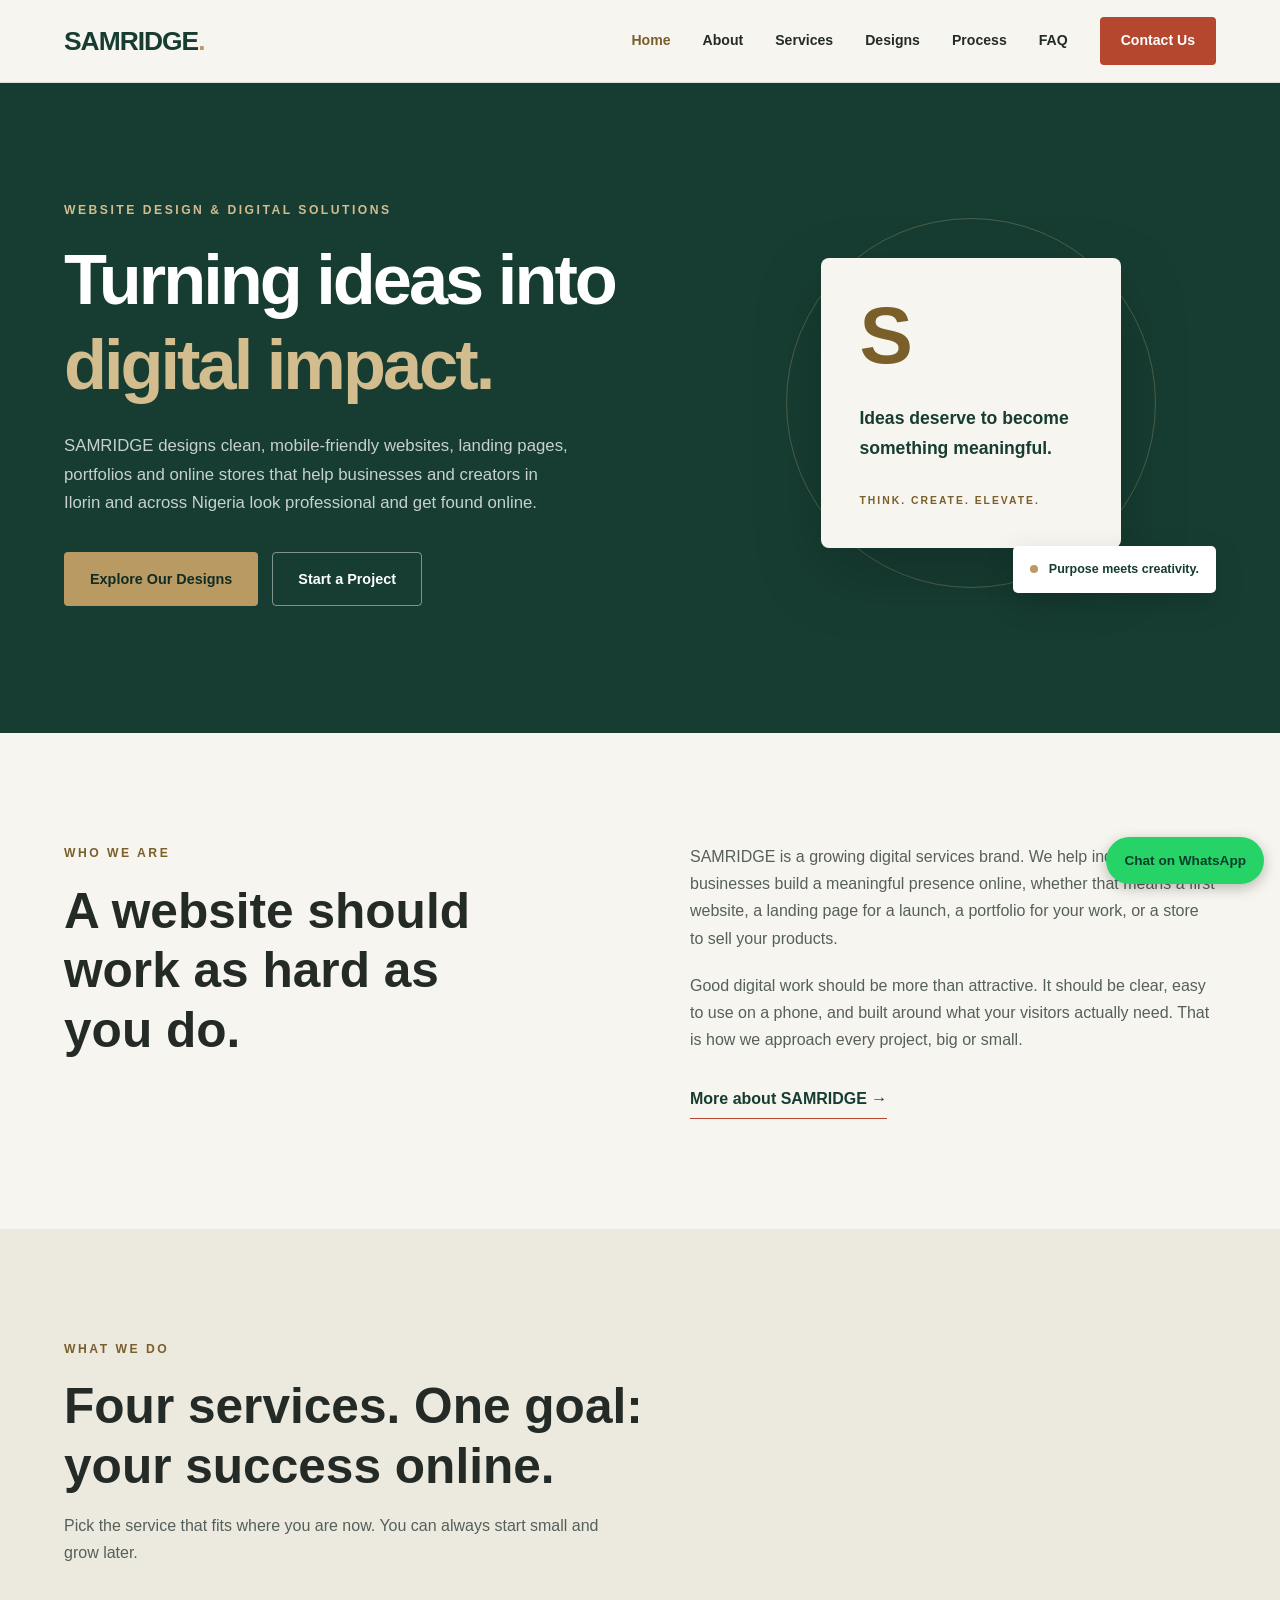
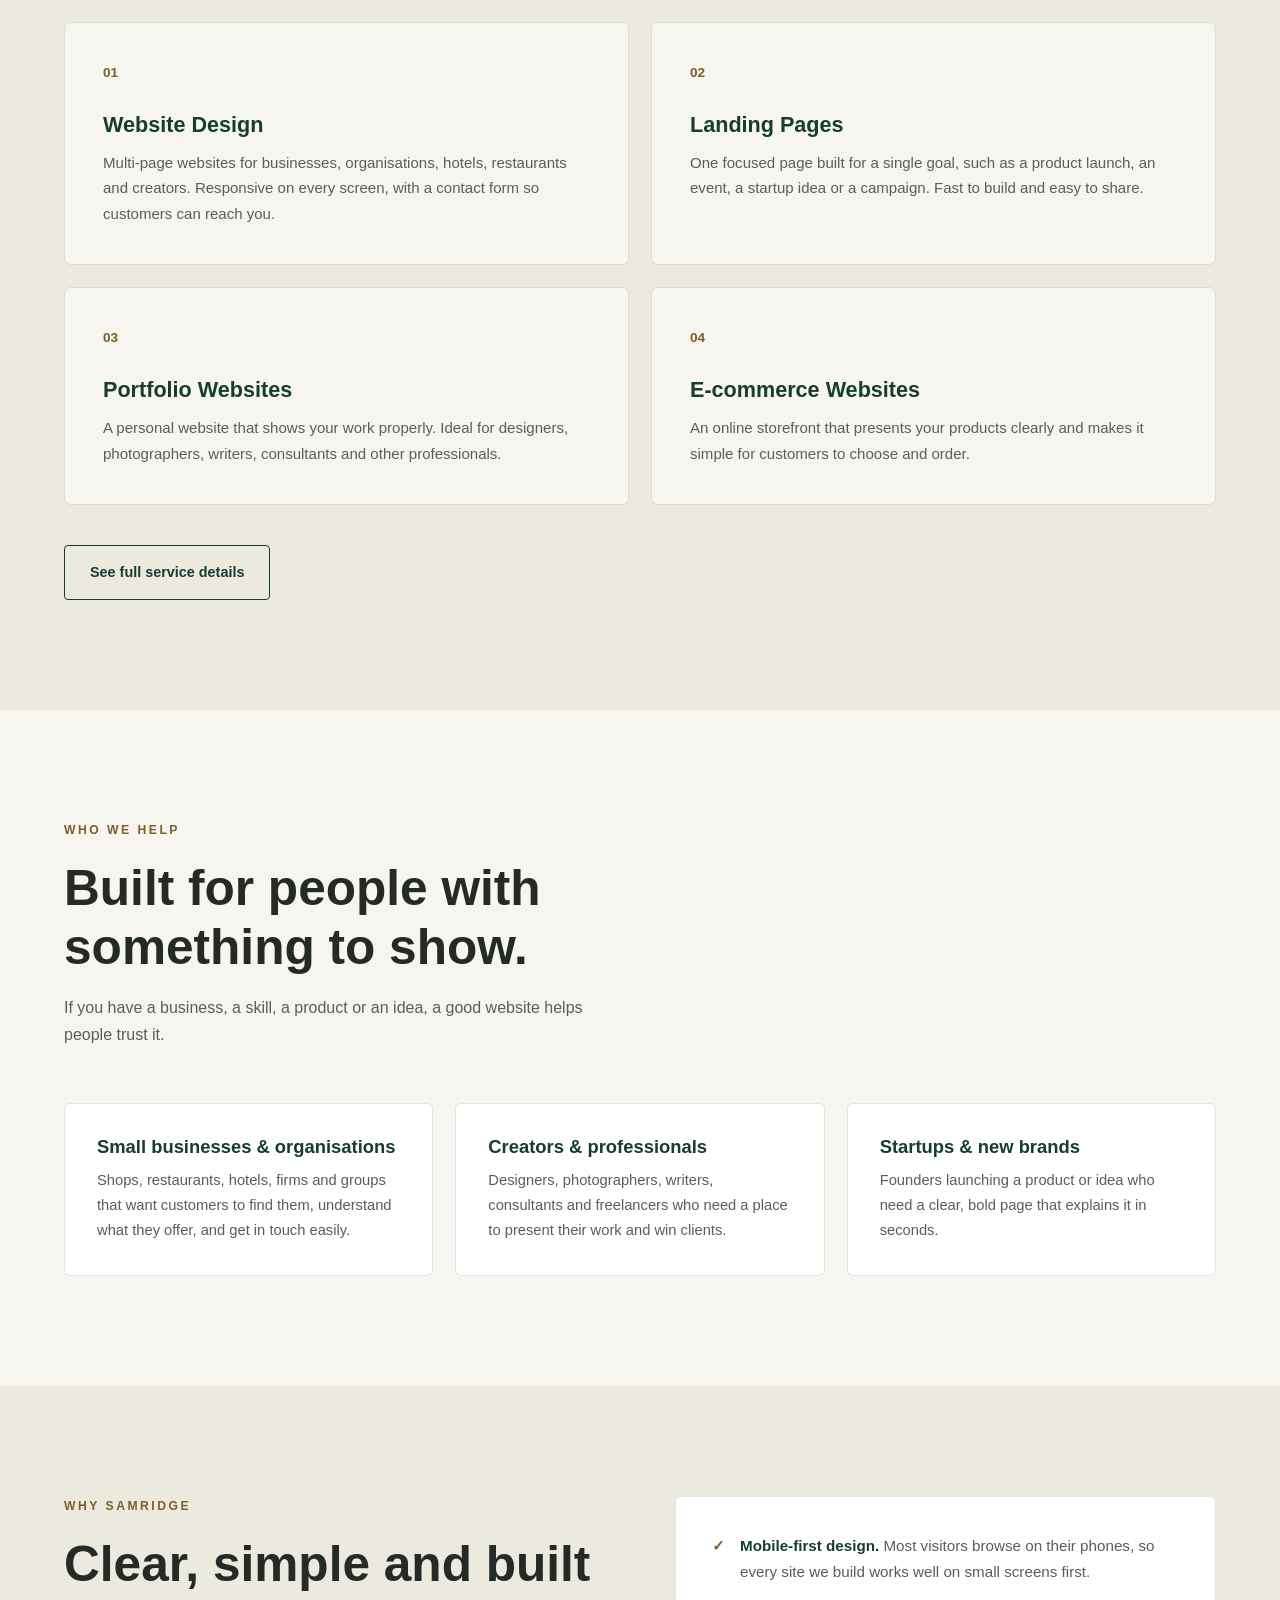
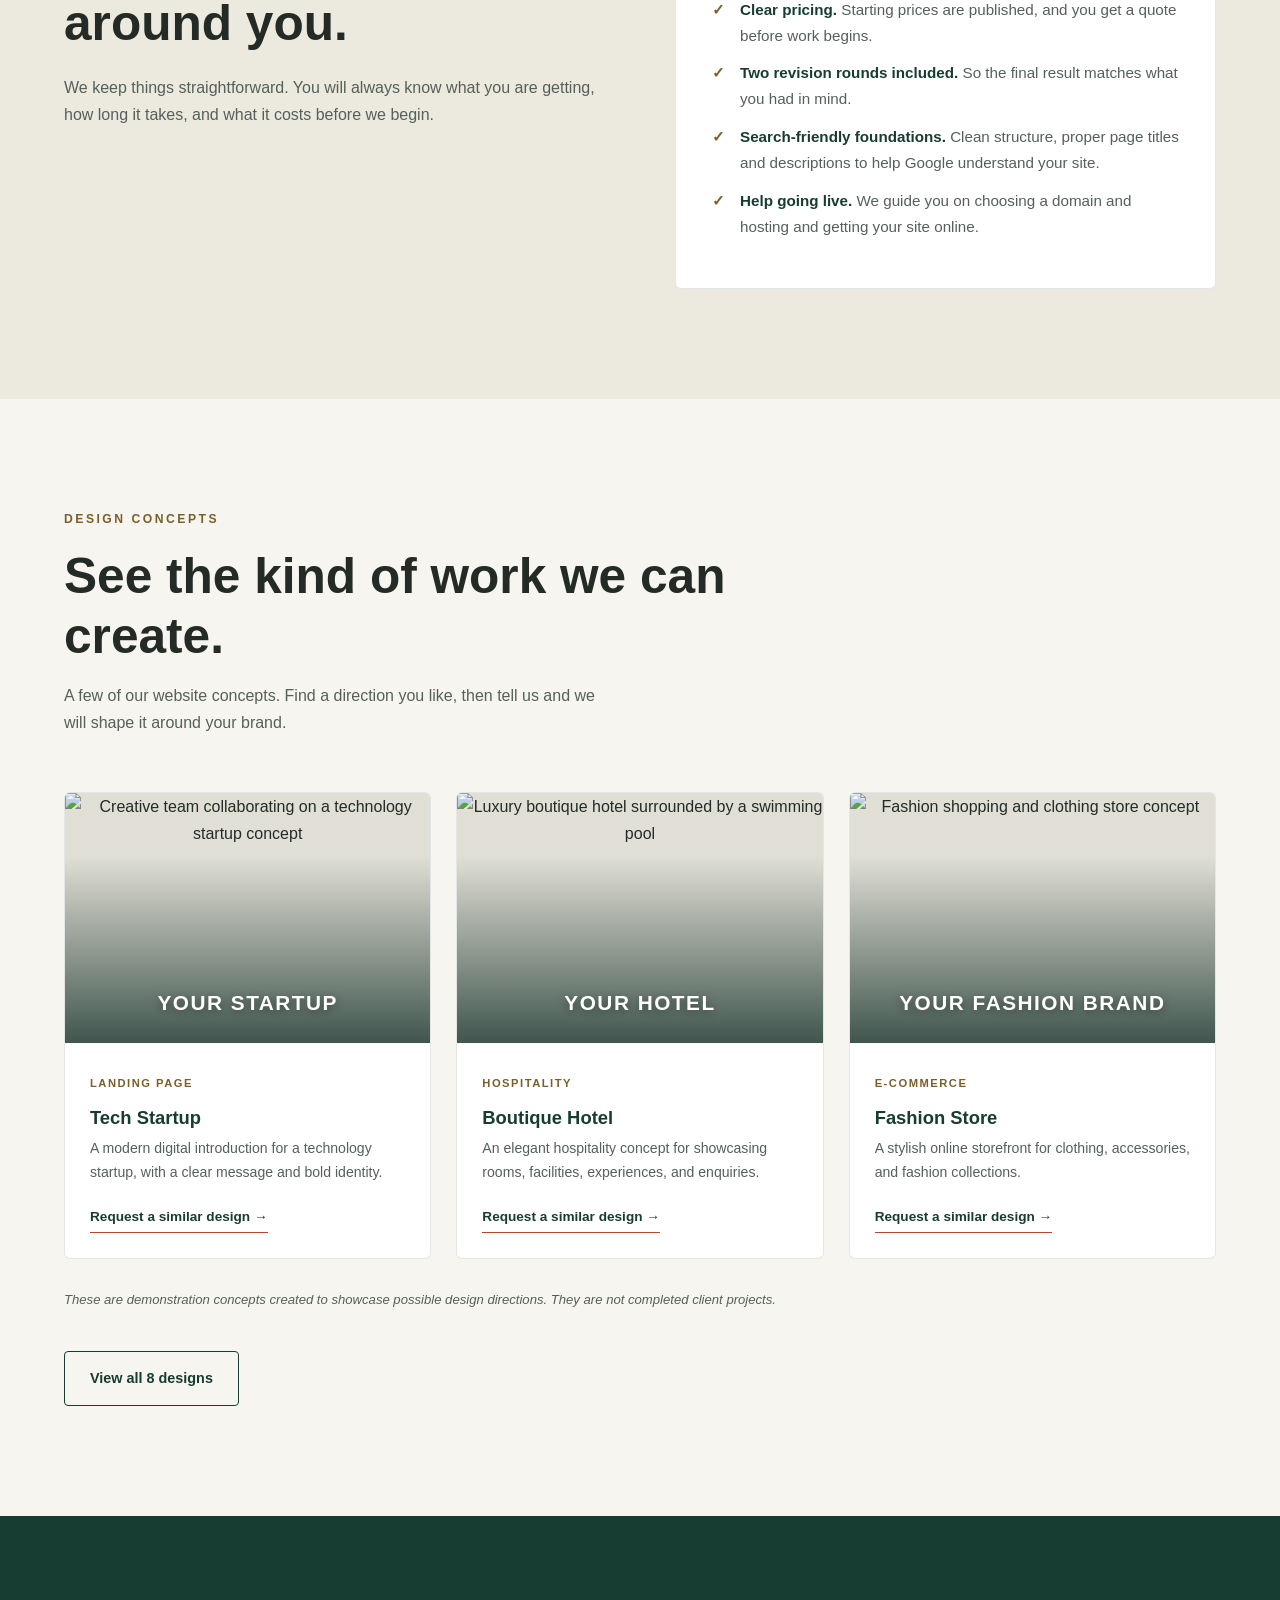
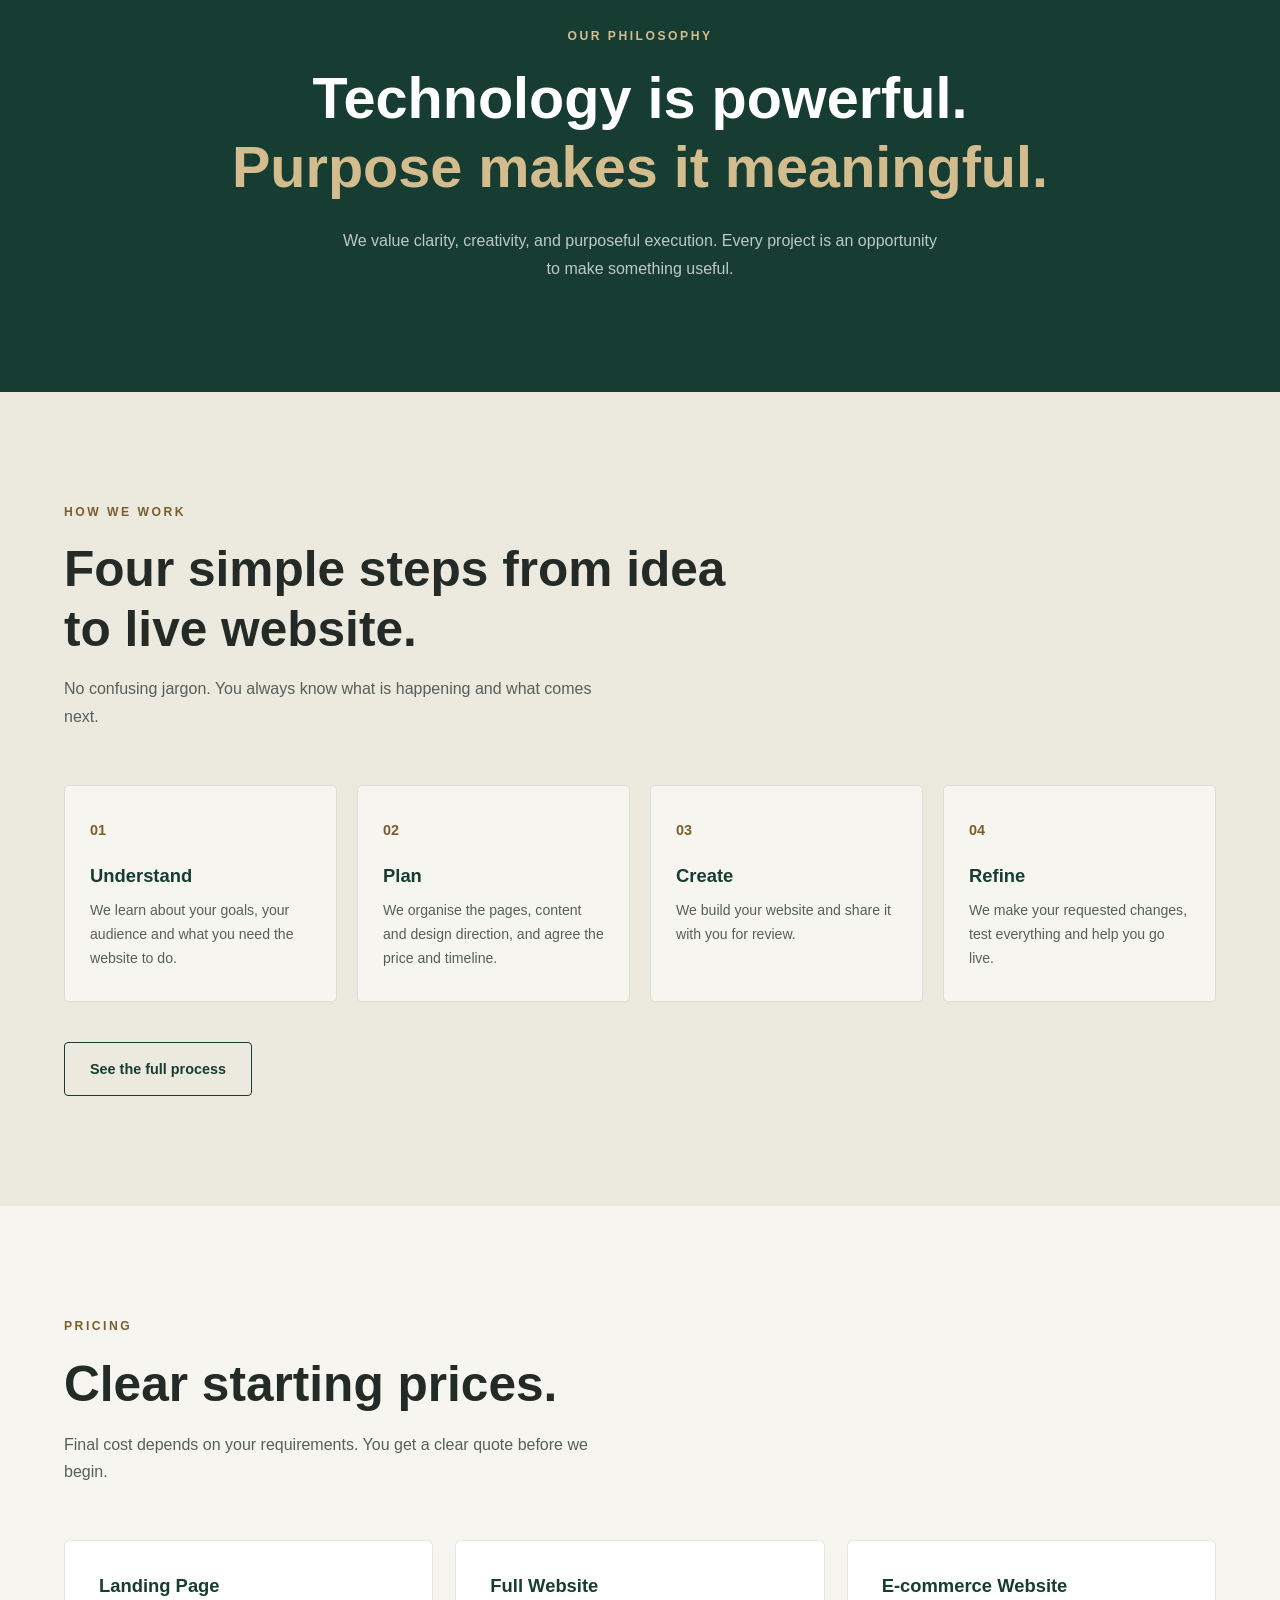
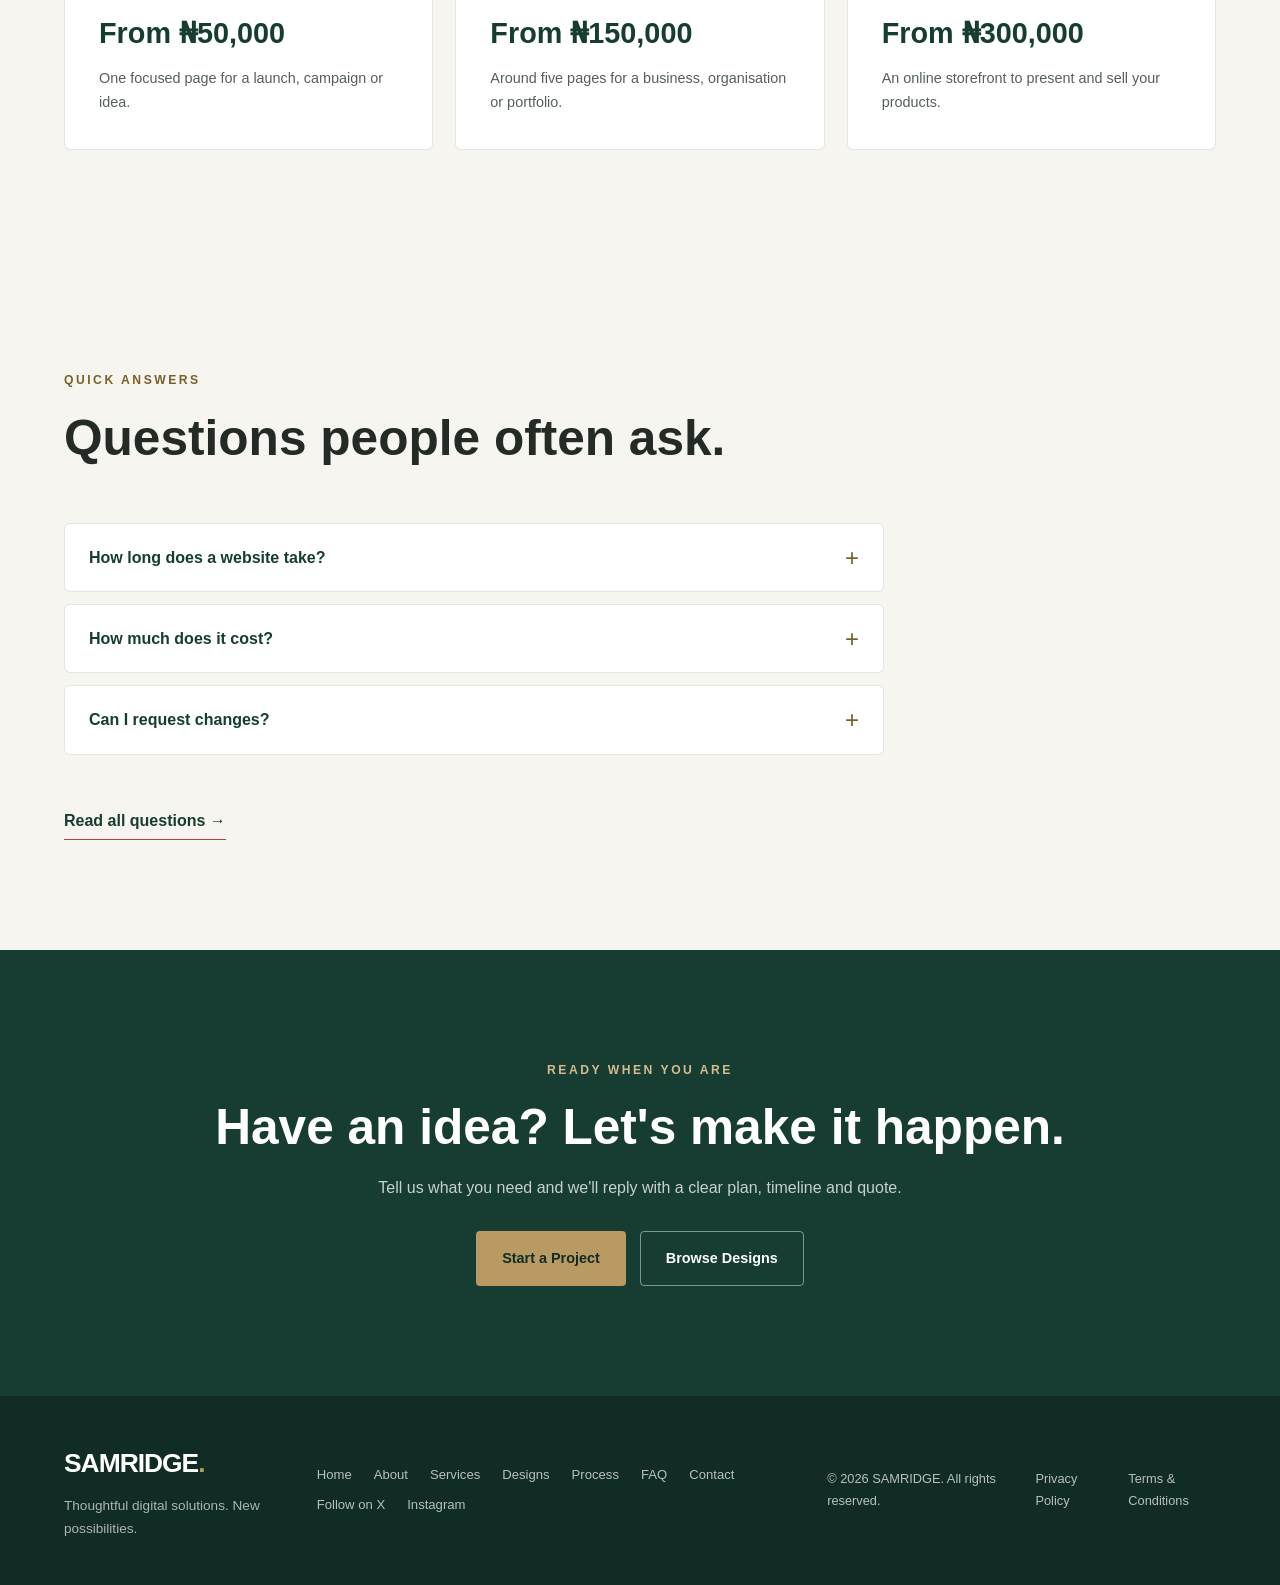
==== commit 59085aae: "Update index.html" ====
--- a/index.html
+++ b/index.html
@@ -3,18 +3,18 @@
 <head>
     <meta charset="UTF-8">
     <meta name="viewport" content="width=device-width, initial-scale=1.0">
-    <title>SAMRIDGE | Website Design &amp; Digital Solutions</title>
-    <meta name="description" content="SAMRIDGE designs modern, mobile-friendly websites, landing pages, portfolios and online stores for businesses, creators and startups. See our design concepts and start a project.">
+    <title>Website Designer in Ilorin | SAMRIDGE Web Design</title>
+    <meta name="description" content="Website designer in Ilorin, Kwara State. SAMRIDGE builds mobile-friendly websites, landing pages, portfolios and online stores. See our designs and prices.">
     <meta name="robots" content="index, follow">
     <meta name="theme-color" content="#173D32">
 
     <meta property="og:type" content="website">
-    <meta property="og:title" content="SAMRIDGE | Website Design &amp; Digital Solutions">
+    <meta property="og:title" content="SAMRIDGE | Website Designer in Ilorin">
     <meta property="og:description" content="Thoughtful websites, landing pages, portfolios and online stores for businesses, creators and startups.">
     <meta property="og:url" content="https://samah-076.github.io/samridge-website/">
     <meta property="og:image" content="https://samah-076.github.io/samridge-website/og-image.png">
     <meta name="twitter:card" content="summary_large_image">
-    <meta name="twitter:title" content="SAMRIDGE | Website Design &amp; Digital Solutions">
+    <meta name="twitter:title" content="SAMRIDGE | Website Designer in Ilorin">
     <meta name="twitter:description" content="Thoughtful websites, landing pages, portfolios and online stores for businesses, creators and startups.">
     <meta name="twitter:image" content="https://samah-076.github.io/samridge-website/og-image.png">
 
@@ -31,11 +31,17 @@
       "url": "https://samah-076.github.io/samridge-website/",
       "email": "contact.samridge@gmail.com",
       "sameAs": ["https://x.com/samridge_"],
+      "address": {
+        "@type": "PostalAddress",
+        "addressLocality": "Ilorin",
+        "addressRegion": "Kwara",
+        "addressCountry": "NG"
+      },
+      "areaServed": "Ilorin, Kwara State, Nigeria",
       "description": "Website design, landing pages, portfolio websites and e-commerce websites."
     }
     </script>
 </head>
-
 <body>
 
     <header class="header">
@@ -74,8 +80,8 @@
 
                     <p class="hero-description">
                         SAMRIDGE designs clean, mobile-friendly websites, landing pages,
-                        portfolios and online stores that help businesses, creators and
-                        startups look professional and get found online.
+                        portfolios and online stores that help businesses and creators in
+                        Ilorin and across Nigeria look professional and get found online.
                     </p>
 
                     <div class="hero-buttons">
--- a/style.css
+++ b/style.css
@@ -1869,4 +1869,40 @@
     opacity: 0.7;
     cursor: not-allowed;
 }
+
+
+/* =========================================
+   20. ACCENT COLOUR
+========================================= */
+
+:root {
+    --accent: #B5472E;
+    --accent-dark: #9E3B24;
+}
+
+.nav-links .nav-contact {
+    background: var(--accent);
+    color: var(--white);
+}
+
+.nav-links .nav-contact:hover {
+    background: var(--accent-dark);
+    color: var(--white);
+}
+
+.contact-form .btn-primary {
+    background: var(--accent);
+    color: var(--white);
+}
+
+.contact-form .btn-primary:hover {
+    background: var(--accent-dark);
+    color: var(--white);
+}
+
+.text-link,
+.project-request,
+.contact-email a {
+    border-bottom-color: var(--accent);
+}
    
